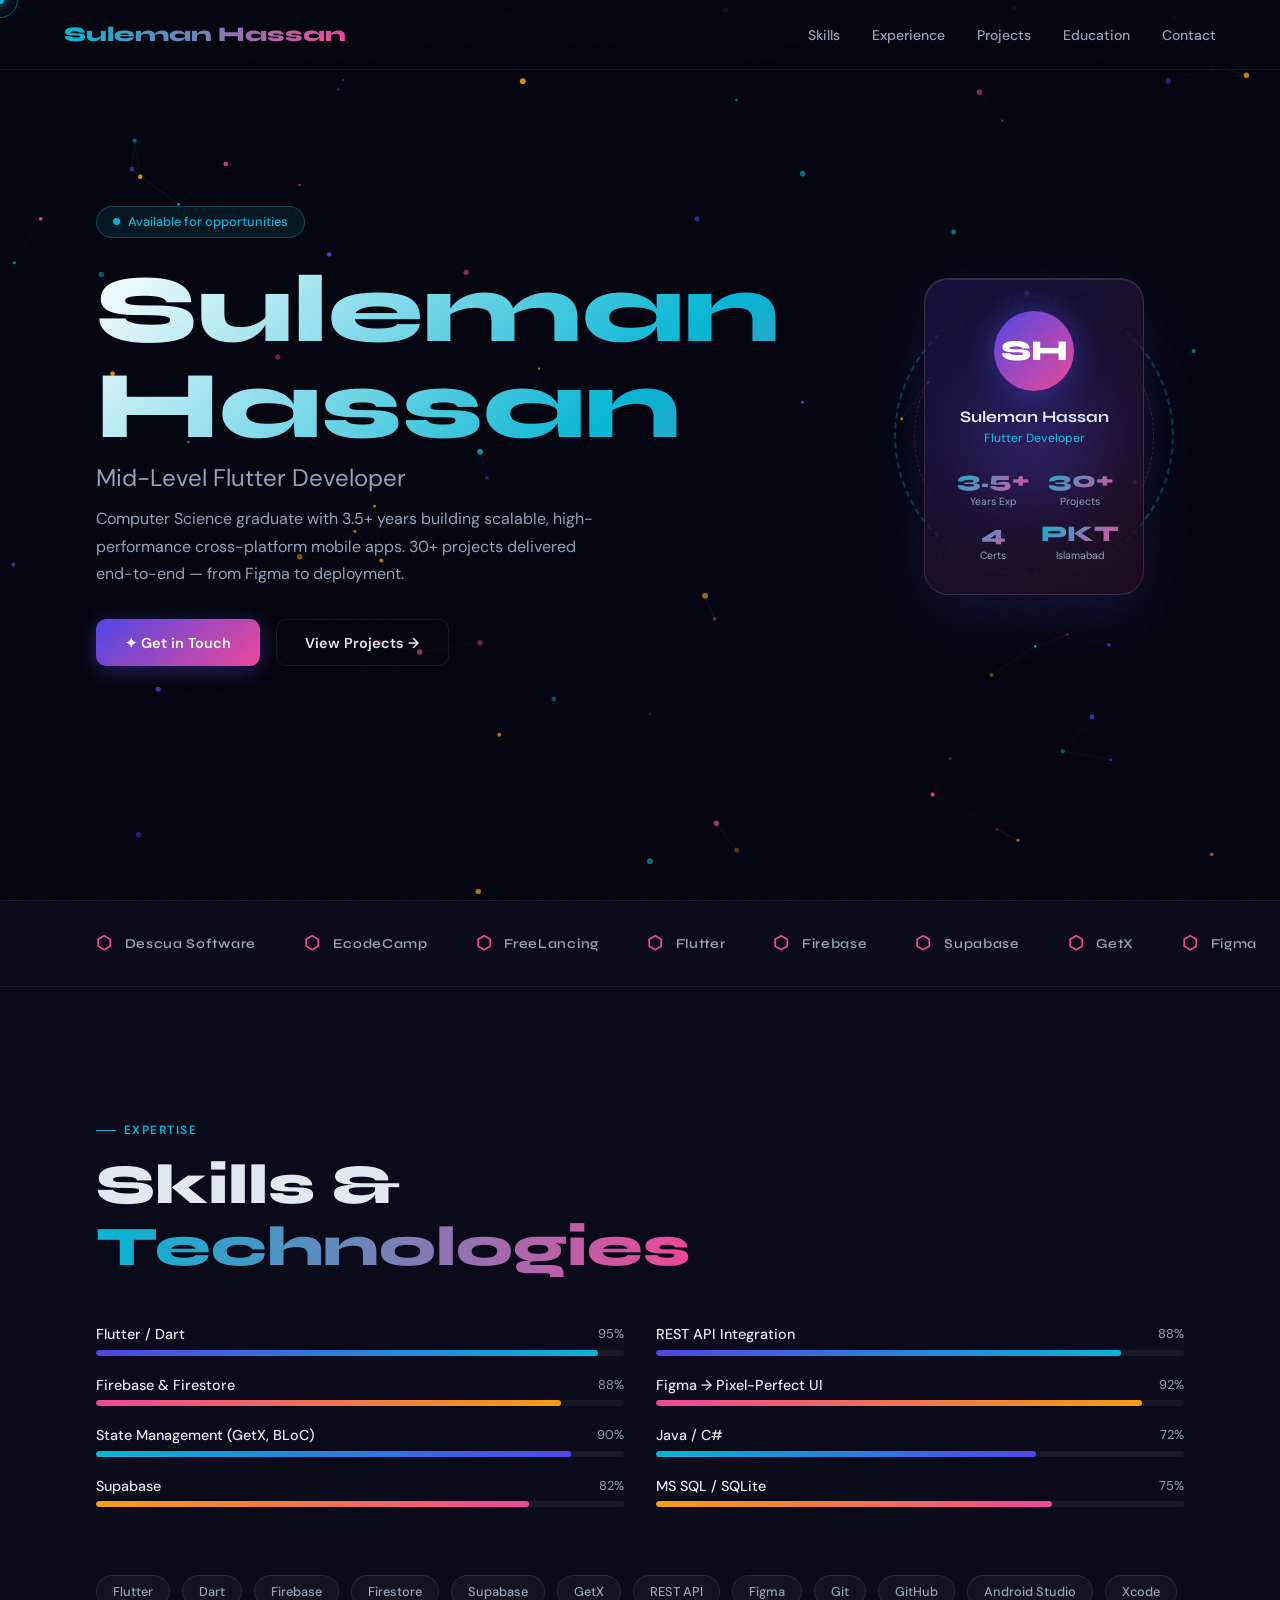
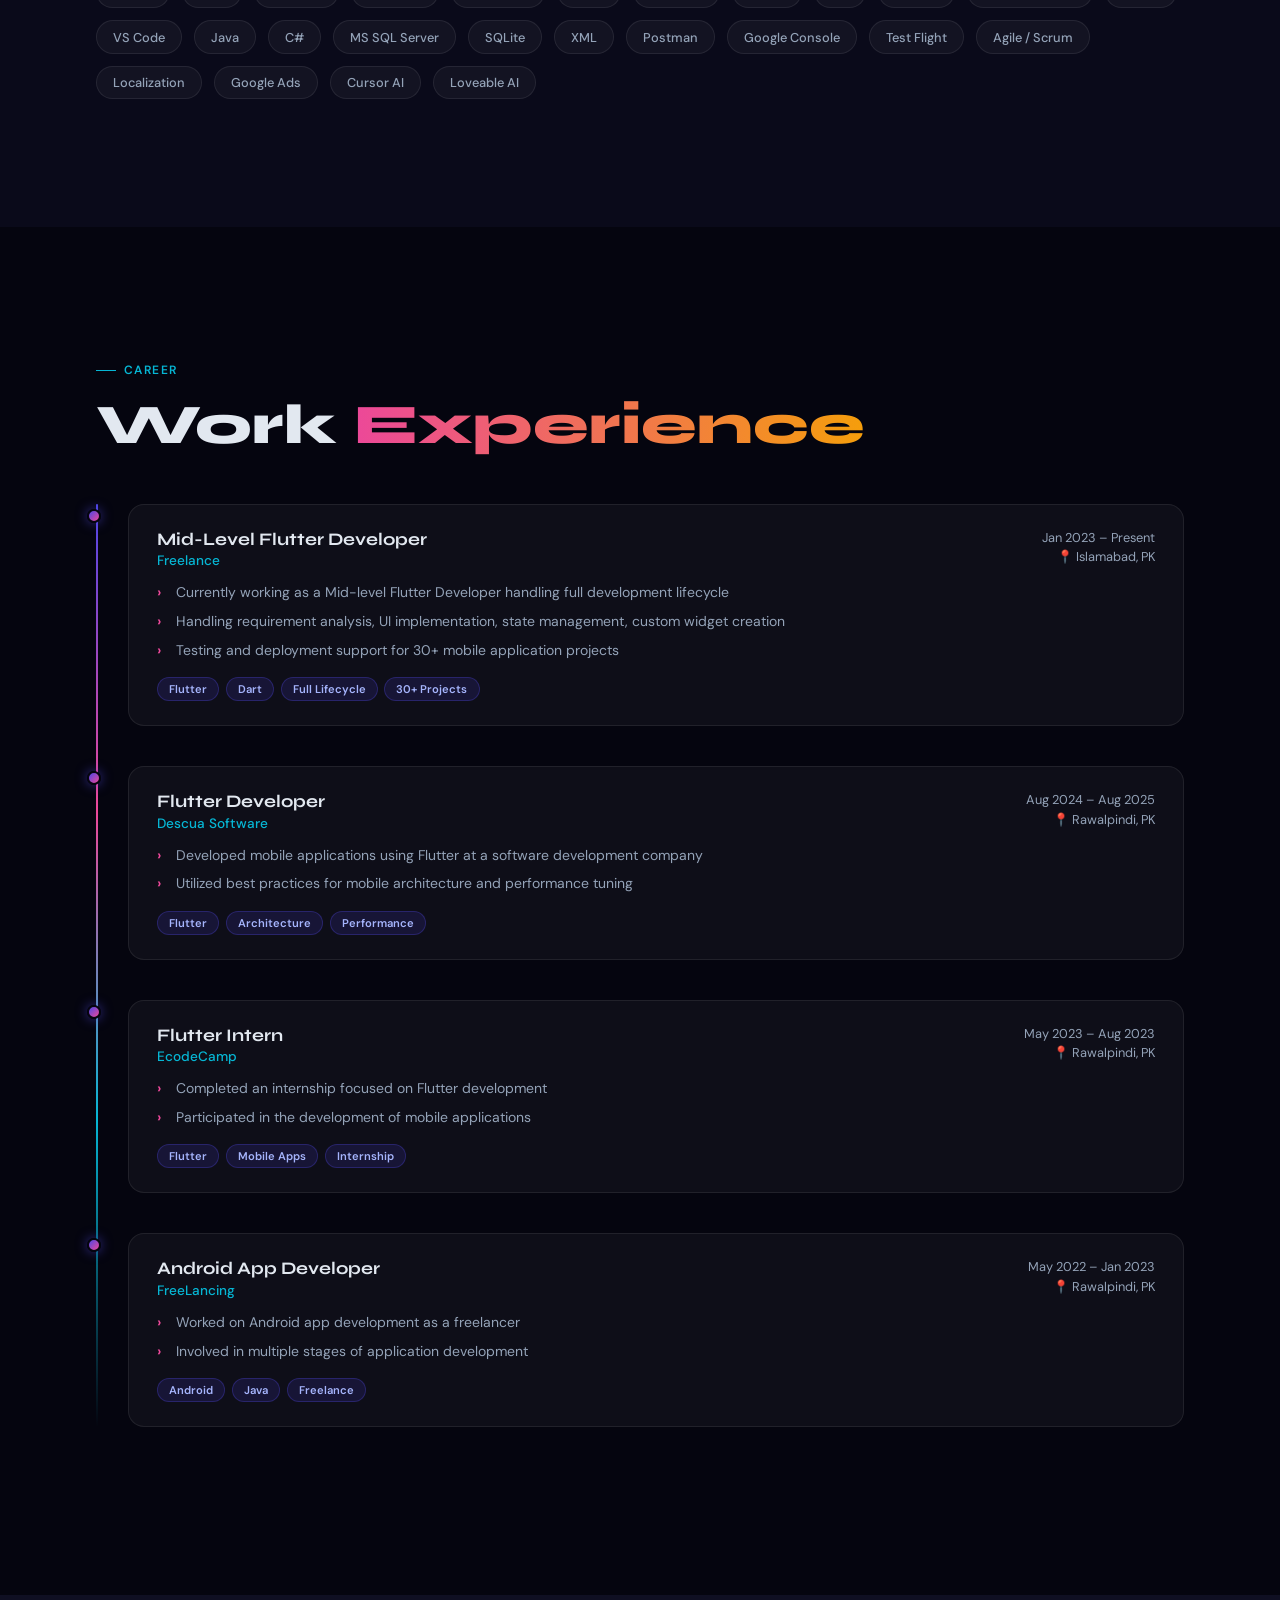
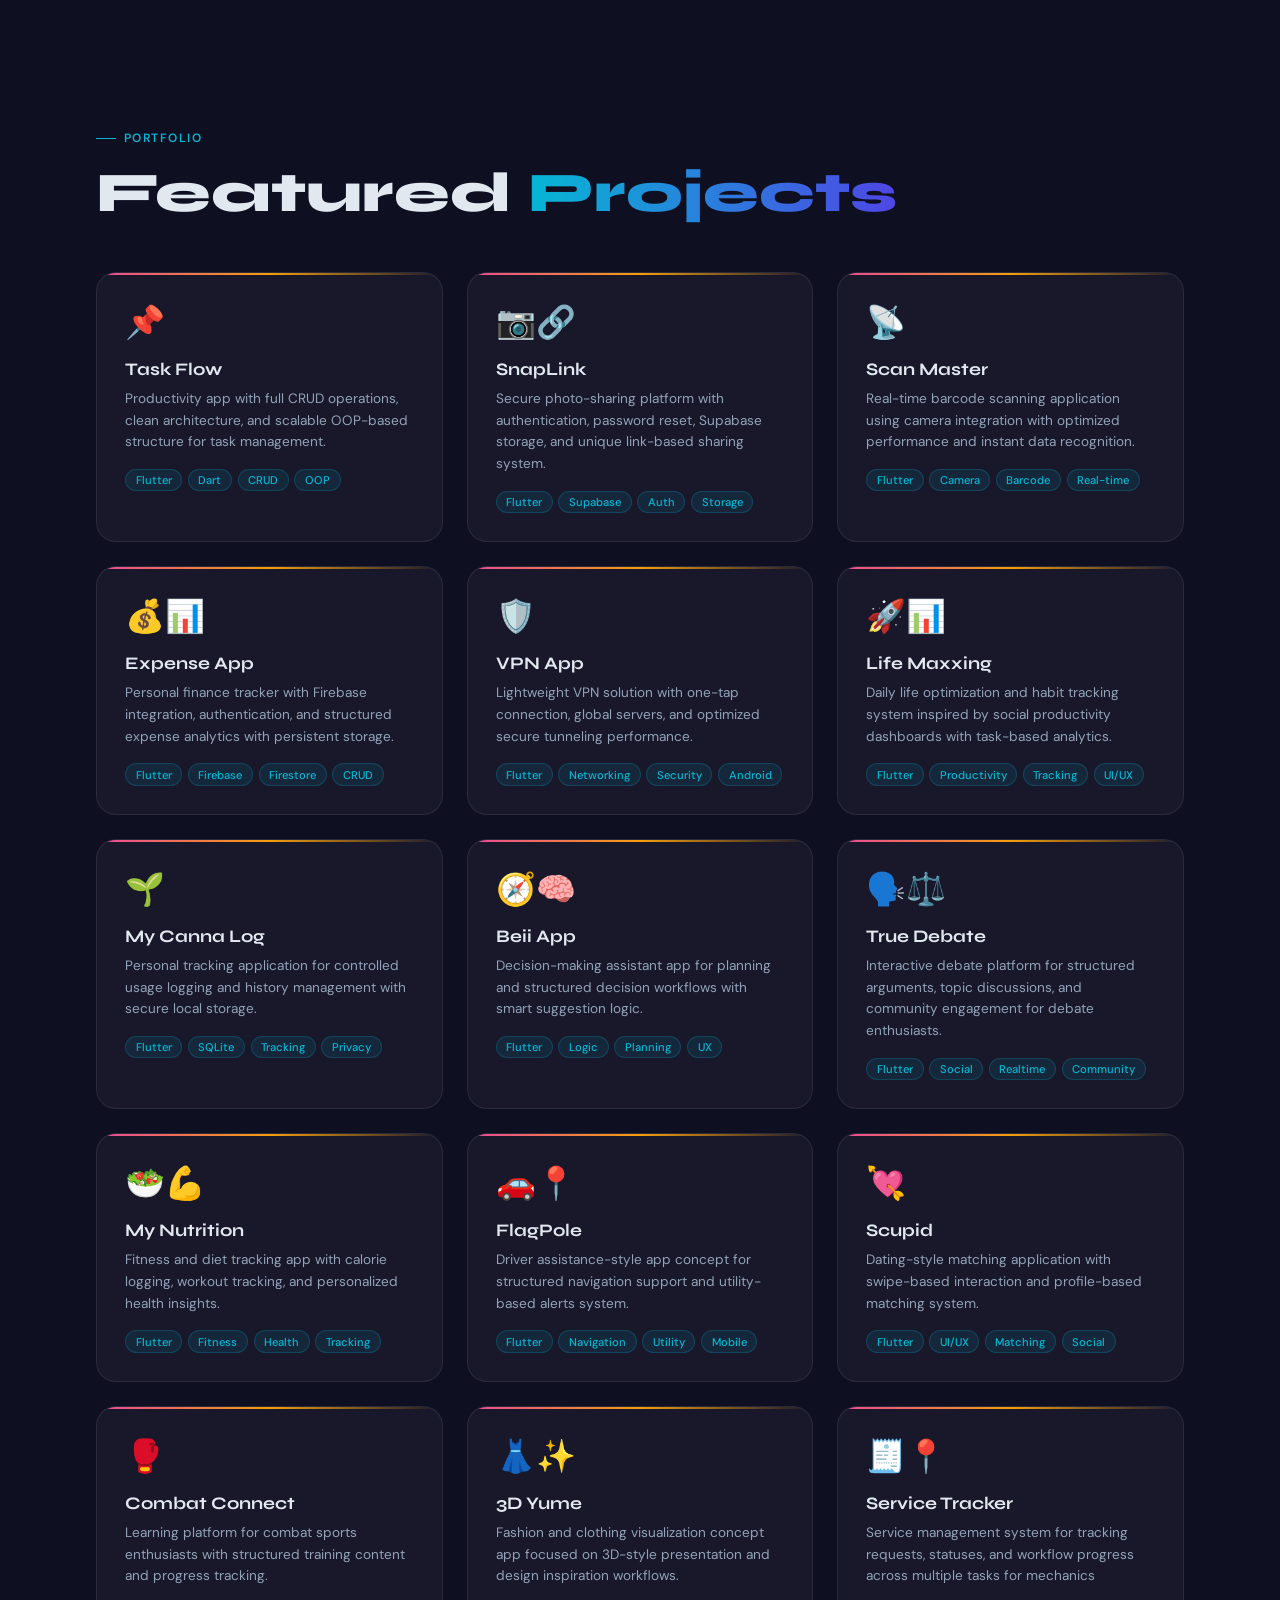
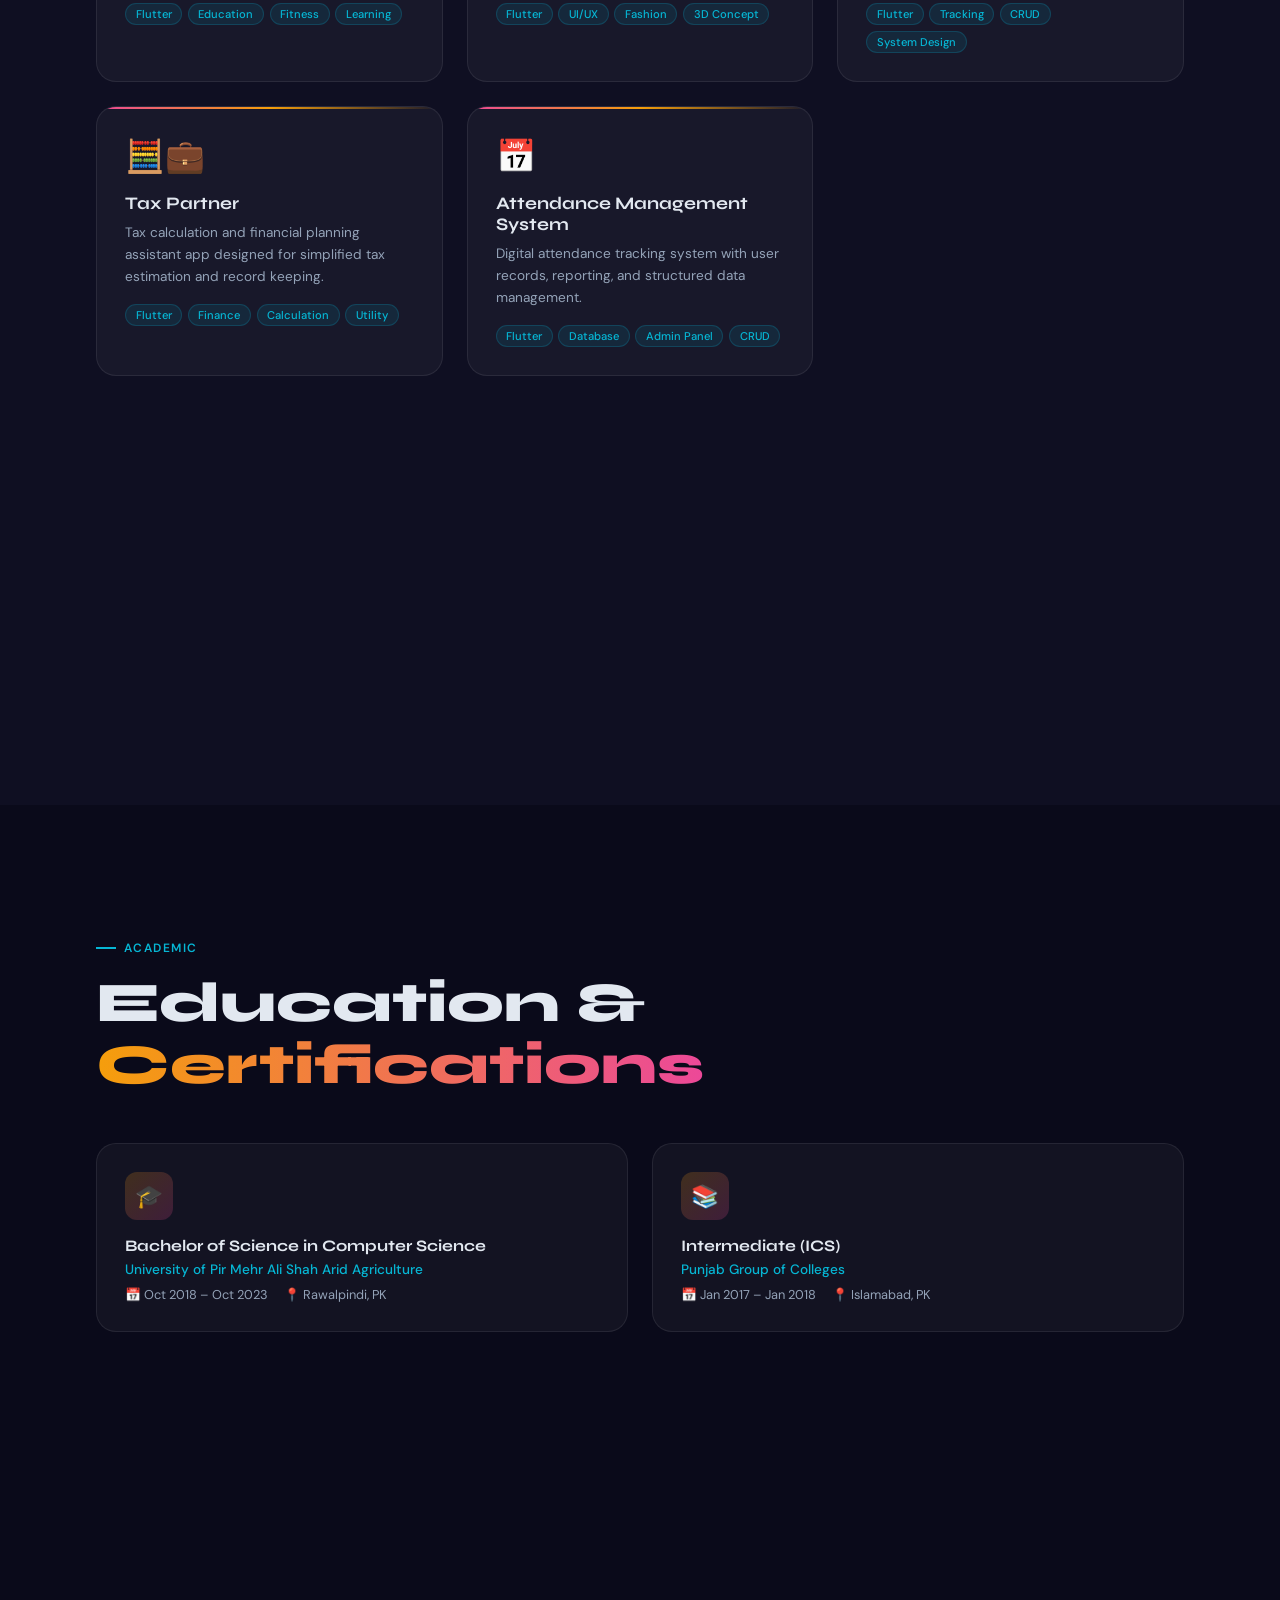
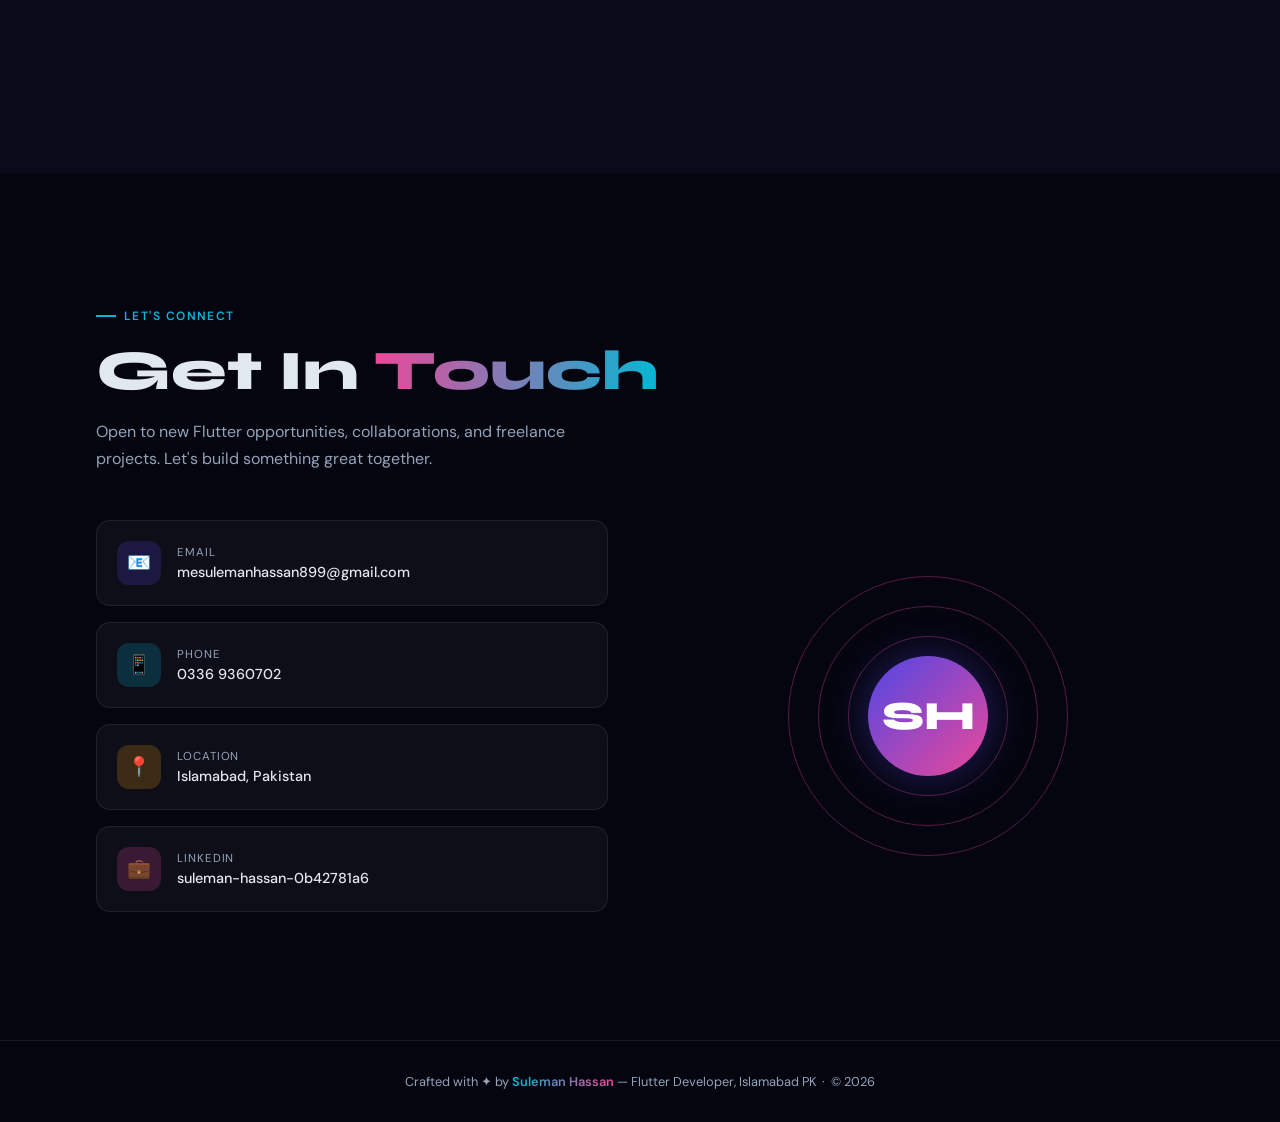
==== suleman-portfolio.html @ 19eb41d8 "initial portfolio upload" ====
<!DOCTYPE html>
<html lang="en">
<head>
<meta charset="UTF-8">
<meta name="viewport" content="width=device-width, initial-scale=1.0">
<title>Suleman Hassan — Flutter Developer</title>
<link rel="preconnect" href="https://fonts.googleapis.com">
<link rel="preconnect" href="https://fonts.gstatic.com" crossorigin>
<link href="https://fonts.googleapis.com/css2?family=Syne:wght@400;500;600;700;800&family=DM+Sans:ital,wght@0,300;0,400;0,500;0,600;1,400&display=swap" rel="stylesheet">
<style>
/* ============================================================
   CSS VARIABLES & RESET
============================================================ */
:root {
  --indigo:   #4f46e5;
  --pink:     #ec4899;
  --cyan:     #06b6d4;
  --amber:    #f59e0b;
  --bg:       #05050f;
  --bg2:      #0a0a1a;
  --bg3:      #0f0f22;
  --glass:    rgba(255,255,255,0.04);
  --glass-b:  rgba(255,255,255,0.08);
  --text:     #e2e8f0;
  --muted:    #94a3b8;
  --border:   rgba(255,255,255,0.08);
  --font-h:   'Syne', sans-serif;
  --font-b:   'DM Sans', sans-serif;
}
*, *::before, *::after { box-sizing: border-box; margin: 0; padding: 0; }
html { scroll-behavior: smooth; }
body {
  font-family: var(--font-b);
  background: var(--bg);
  color: var(--text);
  overflow-x: hidden;
  cursor: none;
}

/* ============================================================
   SCROLLBAR
============================================================ */
::-webkit-scrollbar { width: 5px; }
::-webkit-scrollbar-track { background: var(--bg); }
::-webkit-scrollbar-thumb { background: linear-gradient(var(--indigo), var(--pink)); border-radius: 4px; }

/* ============================================================
   NOISE TEXTURE OVERLAY
============================================================ */
body::before {
  content: '';
  position: fixed;
  inset: 0;
  background-image: url("data:image/svg+xml,%3Csvg viewBox='0 0 256 256' xmlns='http://www.w3.org/2000/svg'%3E%3Cfilter id='noise'%3E%3CfeTurbulence type='fractalNoise' baseFrequency='0.9' numOctaves='4' stitchTiles='stitch'/%3E%3C/filter%3E%3Crect width='100%25' height='100%25' filter='url(%23noise)' opacity='0.04'/%3E%3C/svg%3E");
  pointer-events: none;
  z-index: 1000;
  opacity: 0.4;
}

/* ============================================================
   CUSTOM CURSOR
============================================================ */
#cursor-dot {
  position: fixed; top: 0; left: 0;
  width: 8px; height: 8px;
  background: var(--cyan);
  border-radius: 50%;
  pointer-events: none;
  z-index: 9999;
  transform: translate(-50%, -50%);
  box-shadow: 0 0 12px var(--cyan), 0 0 24px var(--cyan);
  transition: transform 0.05s, background 0.2s;
}
#cursor-ring {
  position: fixed; top: 0; left: 0;
  width: 36px; height: 36px;
  border: 1.5px solid rgba(6,182,212,0.5);
  border-radius: 50%;
  pointer-events: none;
  z-index: 9998;
  transform: translate(-50%, -50%);
  transition: all 0.15s ease-out;
}

/* ============================================================
   LOADING SCREEN
============================================================ */
#loader {
  position: fixed; inset: 0;
  background: var(--bg);
  display: flex; flex-direction: column;
  align-items: center; justify-content: center;
  z-index: 9990;
  transition: opacity 0.6s ease, visibility 0.6s ease;
}
#loader.hidden { opacity: 0; visibility: hidden; }
.loader-initials {
  font-family: var(--font-h);
  font-size: clamp(4rem, 10vw, 7rem);
  font-weight: 800;
  background: linear-gradient(135deg, var(--indigo), var(--pink), var(--cyan), var(--amber));
  background-size: 300%;
  -webkit-background-clip: text;
  -webkit-text-fill-color: transparent;
  background-clip: text;
  animation: shimmer 2s linear infinite;
  letter-spacing: -2px;
}
.loader-bar-wrap {
  width: 200px; height: 3px;
  background: rgba(255,255,255,0.1);
  border-radius: 10px;
  margin-top: 2rem;
  overflow: hidden;
}
.loader-bar {
  height: 100%;
  background: linear-gradient(90deg, var(--indigo), var(--pink), var(--cyan));
  border-radius: 10px;
  animation: loadprogress 2s ease forwards;
}
@keyframes loadprogress {
  from { width: 0%; }
  to   { width: 100%; }
}

/* ============================================================
   PARTICLE CANVAS
============================================================ */
#particle-canvas {
  position: fixed; inset: 0;
  z-index: 0;
  pointer-events: none;
}

/* ============================================================
   NAVBAR
============================================================ */
nav {
  position: fixed; top: 0; left: 0; right: 0;
  z-index: 500;
  padding: 0 clamp(1.5rem, 5vw, 4rem);
  height: 70px;
  display: flex; align-items: center; justify-content: space-between;
  background: rgba(5,5,15,0.6);
  backdrop-filter: blur(20px);
  -webkit-backdrop-filter: blur(20px);
  border-bottom: 1px solid var(--border);
  transform: translateY(-100%);
  animation: slideDown 0.6s 2.2s ease forwards;
}
@keyframes slideDown { to { transform: translateY(0); } }
.nav-logo {
  font-family: var(--font-h);
  font-weight: 800;
  font-size: 1.3rem;
  background: linear-gradient(90deg, var(--cyan), var(--pink));
  -webkit-background-clip: text;
  -webkit-text-fill-color: transparent;
  background-clip: text;
  text-decoration: none;
}
.nav-links { display: flex; gap: 2rem; list-style: none; }
.nav-links a {
  font-family: var(--font-b);
  font-size: 0.875rem;
  font-weight: 500;
  color: var(--muted);
  text-decoration: none;
  position: relative;
  padding-bottom: 2px;
  transition: color 0.2s;
}
.nav-links a::after {
  content: '';
  position: absolute; bottom: 0; left: 0;
  width: 0; height: 1.5px;
  background: linear-gradient(90deg, var(--cyan), var(--pink));
  transition: width 0.3s ease;
}
.nav-links a:hover { color: var(--text); }
.nav-links a:hover::after { width: 100%; }
.nav-toggle { display: none; flex-direction: column; gap: 5px; cursor: none; }
.nav-toggle span { width: 24px; height: 2px; background: var(--text); border-radius: 2px; transition: all 0.3s; }

/* ============================================================
   WRAPPER / SECTIONS
============================================================ */
main { position: relative; z-index: 10; }
section { padding: clamp(5rem, 10vw, 8rem) clamp(1.5rem, 8vw, 6rem); }
.section-tag {
  display: inline-flex; align-items: center; gap: 0.5rem;
  font-family: var(--font-b); font-size: 0.75rem; font-weight: 600;
  letter-spacing: 0.12em; text-transform: uppercase;
  color: var(--cyan); margin-bottom: 1rem;
}
.section-tag::before {
  content: '';
  width: 20px; height: 1.5px;
  background: var(--cyan);
}
.section-title {
  font-family: var(--font-h);
  font-size: clamp(2rem, 5vw, 3.5rem);
  font-weight: 800;
  line-height: 1.1;
  margin-bottom: 1rem;
}

/* ============================================================
   SCROLL REVEAL
============================================================ */
.reveal {
  opacity: 0;
  transform: translateY(40px);
  transition: opacity 0.7s ease, transform 0.7s ease;
}
.reveal.from-left  { transform: translateX(-50px); }
.reveal.from-right { transform: translateX(50px); }
.reveal.visible { opacity: 1; transform: none; }

/* ============================================================
   SHIMMER ANIMATION
============================================================ */
@keyframes shimmer {
  0%   { background-position: 0% 50%; }
  100% { background-position: 300% 50%; }
}

/* ============================================================
   HERO SECTION
============================================================ */
#hero {
  min-height: 100vh;
  display: flex; align-items: center;
  padding-top: 100px;
  gap: 4rem;
}
.hero-left { flex: 1; }
.hero-right { flex: 0 0 380px; display: flex; justify-content: center; }

.availability-tag {
  display: inline-flex; align-items: center; gap: 0.5rem;
  background: rgba(6,182,212,0.1);
  border: 1px solid rgba(6,182,212,0.3);
  border-radius: 100px;
  padding: 0.4rem 1rem;
  font-size: 0.8rem;
  font-weight: 500;
  color: var(--cyan);
  margin-bottom: 1.5rem;
}
.availability-tag .dot {
  width: 7px; height: 7px;
  background: var(--cyan);
  border-radius: 50%;
  animation: pulse-dot 2s ease-in-out infinite;
}
@keyframes pulse-dot {
  0%,100% { box-shadow: 0 0 0 0 rgba(6,182,212,0.4); }
  50%      { box-shadow: 0 0 0 6px rgba(6,182,212,0); }
}

.hero-name {
  font-family: var(--font-h);
  font-size: clamp(3rem, 8vw, 6rem);
  font-weight: 800;
  line-height: 1;
  margin-bottom: 0.5rem;
  background: linear-gradient(135deg, #fff 0%, var(--cyan) 30%, var(--pink) 60%, var(--amber) 100%);
  background-size: 300%;
  -webkit-background-clip: text;
  -webkit-text-fill-color: transparent;
  background-clip: text;
  animation: shimmer 4s linear infinite;
}
.hero-subtitle {
  font-size: clamp(1.1rem, 2.5vw, 1.5rem);
  color: var(--muted);
  font-weight: 400;
  margin-bottom: 0.8rem;
}
.hero-desc {
  font-size: 1rem;
  color: var(--muted);
  line-height: 1.7;
  max-width: 520px;
  margin-bottom: 2rem;
}
.hero-ctas { display: flex; gap: 1rem; flex-wrap: wrap; }

.btn-primary {
  display: inline-flex; align-items: center; gap: 0.5rem;
  padding: 0.85rem 1.8rem;
  background: linear-gradient(135deg, var(--indigo), var(--pink));
  color: #fff;
  border: none;
  border-radius: 10px;
  font-family: var(--font-b);
  font-size: 0.9rem;
  font-weight: 600;
  cursor: none;
  text-decoration: none;
  transition: transform 0.2s, box-shadow 0.2s;
  box-shadow: 0 4px 20px rgba(79,70,229,0.4);
}
.btn-primary:hover { transform: translateY(-2px); box-shadow: 0 8px 30px rgba(236,72,153,0.4); }

.btn-secondary {
  display: inline-flex; align-items: center; gap: 0.5rem;
  padding: 0.85rem 1.8rem;
  background: transparent;
  color: var(--text);
  border: 1px solid var(--border);
  border-radius: 10px;
  font-family: var(--font-b);
  font-size: 0.9rem;
  font-weight: 600;
  cursor: none;
  text-decoration: none;
  transition: border-color 0.2s, background 0.2s, transform 0.2s;
}
.btn-secondary:hover { border-color: var(--cyan); background: rgba(6,182,212,0.05); transform: translateY(-2px); }

/* 3D floating card */
.hero-card-wrap {
  perspective: 800px;
  position: relative;
  display: flex; align-items: center; justify-content: center;
  width: 320px; height: 380px;
}
.hero-glow {
  position: absolute;
  width: 200px; height: 200px;
  border-radius: 50%;
  background: radial-gradient(circle, rgba(79,70,229,0.5) 0%, transparent 70%);
  animation: floatGlow 4s ease-in-out infinite;
  filter: blur(30px);
}
@keyframes floatGlow {
  0%,100% { transform: translateY(0) scale(1); }
  50%      { transform: translateY(-20px) scale(1.1); }
}
.spinning-ring {
  position: absolute;
  width: 280px; height: 280px;
  border: 2px dashed rgba(6,182,212,0.3);
  border-radius: 50%;
  animation: spinRing 12s linear infinite;
}
@keyframes spinRing { to { transform: rotate(360deg); } }
.spinning-ring-inner {
  position: absolute;
  width: 240px; height: 240px;
  border: 1px dashed rgba(236,72,153,0.25);
  border-radius: 50%;
  animation: spinRing 8s linear infinite reverse;
}
.hero-3d-card {
  width: 220px;
  background: linear-gradient(135deg, rgba(79,70,229,0.2), rgba(236,72,153,0.1));
  border: 1px solid rgba(255,255,255,0.12);
  border-radius: 24px;
  padding: 2rem;
  text-align: center;
  backdrop-filter: blur(20px);
  animation: float3d 6s ease-in-out infinite;
  position: relative;
  z-index: 2;
  box-shadow: 0 20px 60px rgba(79,70,229,0.2), inset 0 1px 0 rgba(255,255,255,0.1);
}
@keyframes float3d {
  0%,100% { transform: translateY(0) rotateY(-5deg) rotateX(3deg); }
  33%      { transform: translateY(-15px) rotateY(5deg) rotateX(-3deg); }
  66%      { transform: translateY(-8px) rotateY(0deg) rotateX(5deg); }
}
.card-avatar {
  width: 80px; height: 80px;
  border-radius: 50%;
  background: linear-gradient(135deg, var(--indigo), var(--pink));
  display: flex; align-items: center; justify-content: center;
  margin: 0 auto 1rem;
  font-family: var(--font-h);
  font-size: 1.8rem;
  font-weight: 800;
  color: #fff;
  box-shadow: 0 0 30px rgba(79,70,229,0.5);
}
.card-name {
  font-family: var(--font-h);
  font-size: 1rem;
  font-weight: 700;
  margin-bottom: 0.25rem;
}
.card-role {
  font-size: 0.75rem;
  color: var(--cyan);
  margin-bottom: 1.25rem;
  font-weight: 500;
}
.card-stats {
  display: grid; grid-template-columns: 1fr 1fr;
  gap: 0.75rem;
}
.stat-item { text-align: center; }
.stat-num {
  font-family: var(--font-h);
  font-size: 1.4rem;
  font-weight: 800;
  background: linear-gradient(135deg, var(--cyan), var(--pink));
  -webkit-background-clip: text;
  -webkit-text-fill-color: transparent;
  background-clip: text;
}
.stat-label { font-size: 0.65rem; color: var(--muted); margin-top: 2px; }

/* ============================================================
   MARQUEE
============================================================ */
.marquee-section {
  padding: 2rem clamp(1.5rem, 8vw, 6rem);
  border-top: 1px solid var(--border);
  border-bottom: 1px solid var(--border);
  overflow: hidden;
  background: var(--bg2);
  position: relative; z-index: 10;
}
.marquee-track {
  display: flex; gap: 3rem;
  width: max-content;
  animation: marquee 25s linear infinite;
}
@keyframes marquee { to { transform: translateX(-50%); } }
.marquee-item {
  display: flex; align-items: center; gap: 0.75rem;
  font-family: var(--font-h); font-size: 0.85rem; font-weight: 600;
  color: var(--muted); white-space: nowrap;
  letter-spacing: 0.05em;
}
.marquee-item span { color: var(--pink); font-size: 1.1rem; }

/* ============================================================
   SKILLS SECTION
============================================================ */
#skills { background: var(--bg2); }
.skills-grid {
  display: grid;
  grid-template-columns: 1fr 1fr;
  gap: 2rem;
  margin-top: 3rem;
}
.skill-item { margin-bottom: 1.25rem; }
.skill-info {
  display: flex; justify-content: space-between;
  margin-bottom: 0.4rem;
}
.skill-name { font-size: 0.9rem; font-weight: 500; }
.skill-pct { font-size: 0.8rem; color: var(--muted); }
.skill-bar-track {
  height: 6px;
  background: rgba(255,255,255,0.06);
  border-radius: 6px;
  overflow: hidden;
  position: relative;
}
.skill-bar-fill {
  height: 100%;
  border-radius: 6px;
  width: 0%;
  transition: width 1.2s cubic-bezier(.4,0,.2,1);
  position: relative;
  overflow: hidden;
}
.skill-bar-fill::after {
  content: '';
  position: absolute; inset: 0;
  background: linear-gradient(90deg, transparent, rgba(255,255,255,0.4), transparent);
  transform: translateX(-100%);
  animation: none;
}
.skill-bar-fill.animated::after {
  animation: sweepShimmer 1.5s 1.2s ease forwards;
}
@keyframes sweepShimmer {
  to { transform: translateX(200%); }
}
.skill-bar-fill.c1 { background: linear-gradient(90deg, var(--indigo), var(--cyan)); }
.skill-bar-fill.c2 { background: linear-gradient(90deg, var(--pink), var(--amber)); }
.skill-bar-fill.c3 { background: linear-gradient(90deg, var(--cyan), var(--indigo)); }
.skill-bar-fill.c4 { background: linear-gradient(90deg, var(--amber), var(--pink)); }

/* Tech chips */
.tech-cloud {
  margin-top: 3rem;
  display: flex; flex-wrap: wrap; gap: 0.75rem;
}
.tech-chip {
  padding: 0.45rem 1rem;
  background: var(--glass);
  border: 1px solid var(--border);
  border-radius: 100px;
  font-size: 0.8rem;
  font-weight: 500;
  color: var(--muted);
  transition: transform 0.3s, color 0.3s, border-color 0.3s, box-shadow 0.3s;
}
.tech-chip:hover {
  transform: translateY(-4px);
  color: var(--text);
  border-color: var(--cyan);
  box-shadow: 0 4px 20px rgba(6,182,212,0.2);
}

/* ============================================================
   EXPERIENCE SECTION
============================================================ */
#experience { background: var(--bg); }
.timeline {
  position: relative;
  margin-top: 3rem;
  padding-left: 2rem;
}
.timeline::before {
  content: '';
  position: absolute; left: 0; top: 0; bottom: 0;
  width: 2px;
  background: linear-gradient(to bottom, var(--indigo), var(--pink), var(--cyan), transparent);
  border-radius: 2px;
}
.timeline-item {
  position: relative;
  margin-bottom: 2.5rem;
}
.timeline-dot {
  position: absolute;
  left: -2.55rem;
  top: 0.3rem;
  width: 14px; height: 14px;
  border-radius: 50%;
  background: linear-gradient(135deg, var(--indigo), var(--pink));
  box-shadow: 0 0 12px rgba(79,70,229,0.6);
  border: 2px solid var(--bg);
}
.exp-card {
  background: var(--glass);
  border: 1px solid var(--border);
  border-radius: 16px;
  padding: 1.5rem 1.75rem;
  transition: transform 0.3s, box-shadow 0.3s, border-color 0.3s;
}
.exp-card:hover {
  transform: translateX(8px);
  border-color: rgba(79,70,229,0.4);
  box-shadow: 0 8px 40px rgba(79,70,229,0.15);
}
.exp-header {
  display: flex; align-items: flex-start; justify-content: space-between;
  flex-wrap: wrap; gap: 0.5rem;
  margin-bottom: 0.75rem;
}
.exp-title {
  font-family: var(--font-h);
  font-size: 1.1rem;
  font-weight: 700;
}
.exp-company {
  font-size: 0.85rem;
  color: var(--cyan);
  font-weight: 500;
  margin-top: 0.15rem;
}
.exp-meta {
  text-align: right;
  font-size: 0.8rem;
  color: var(--muted);
}
.exp-dates { margin-bottom: 0.15rem; }
.exp-location { display: flex; align-items: center; gap: 0.25rem; justify-content: flex-end; }
.exp-desc { font-size: 0.9rem; color: var(--muted); line-height: 1.7; margin-bottom: 1rem; }
.exp-bullets { list-style: none; margin-bottom: 1rem; }
.exp-bullets li {
  font-size: 0.875rem;
  color: var(--muted);
  padding-left: 1.2rem;
  position: relative;
  margin-bottom: 0.4rem;
  line-height: 1.6;
}
.exp-bullets li::before {
  content: '›';
  position: absolute; left: 0;
  color: var(--pink);
  font-weight: 700;
}
.badge-chips { display: flex; flex-wrap: wrap; gap: 0.4rem; }
.badge-chip {
  padding: 0.25rem 0.7rem;
  background: rgba(79,70,229,0.15);
  border: 1px solid rgba(79,70,229,0.3);
  border-radius: 100px;
  font-size: 0.7rem;
  font-weight: 600;
  color: var(--indigo);
  color: #a5b4fc;
}

/* ============================================================
   PROJECTS SECTION
============================================================ */
#projects { background: var(--bg3); }
.projects-grid {
  display: grid;
  grid-template-columns: repeat(3, 1fr);
  gap: 1.5rem;
  margin-top: 3rem;
}
.project-card {
  background: var(--glass);
  border: 1px solid var(--border);
  border-radius: 20px;
  padding: 1.75rem;
  position: relative;
  overflow: hidden;
  transition: transform 0.3s, box-shadow 0.3s;
}
.project-card::before {
  content: '';
  position: absolute; top: 0; left: -100%; right: 0;
  height: 2px;
  background: linear-gradient(90deg, transparent, var(--cyan), var(--pink), var(--amber), transparent);
  transition: left 0.5s ease;
}
.project-card:hover::before { left: 0; }
.project-card:hover {
  transform: translateY(-8px);
  box-shadow: 0 20px 60px rgba(6,182,212,0.1);
  border-color: rgba(6,182,212,0.2);
}
.proj-emoji { font-size: 2rem; margin-bottom: 1rem; }
.proj-name {
  font-family: var(--font-h);
  font-size: 1.1rem;
  font-weight: 700;
  margin-bottom: 0.5rem;
}
.proj-desc {
  font-size: 0.85rem;
  color: var(--muted);
  line-height: 1.6;
  margin-bottom: 1rem;
}
.proj-tags { display: flex; flex-wrap: wrap; gap: 0.35rem; }
.proj-tag {
  padding: 0.2rem 0.6rem;
  background: rgba(6,182,212,0.1);
  border: 1px solid rgba(6,182,212,0.2);
  border-radius: 100px;
  font-size: 0.7rem;
  color: var(--cyan);
  font-weight: 500;
}

/* ============================================================
   EDUCATION SECTION
============================================================ */
#education { background: var(--bg2); }
.edu-grid { display: grid; grid-template-columns: 1fr 1fr; gap: 1.5rem; margin-top: 3rem; }
.edu-card {
  background: var(--glass);
  border: 1px solid var(--border);
  border-radius: 20px;
  padding: 1.75rem;
  transition: border-color 0.3s, transform 0.3s;
}
.edu-card:hover { border-color: rgba(245,158,11,0.3); transform: translateY(-4px); }
.edu-icon {
  width: 48px; height: 48px;
  border-radius: 12px;
  background: linear-gradient(135deg, rgba(245,158,11,0.2), rgba(236,72,153,0.2));
  display: flex; align-items: center; justify-content: center;
  font-size: 1.4rem;
  margin-bottom: 1rem;
}
.edu-degree { font-family: var(--font-h); font-size: 1rem; font-weight: 700; margin-bottom: 0.4rem; }
.edu-inst { font-size: 0.85rem; color: var(--cyan); margin-bottom: 0.5rem; font-weight: 500; }
.edu-meta { font-size: 0.8rem; color: var(--muted); display: flex; gap: 1rem; flex-wrap: wrap; }

/* Certifications */
.certs-grid { display: grid; grid-template-columns: repeat(2, 1fr); gap: 1rem; margin-top: 2rem; }
.cert-card {
  background: var(--glass);
  border: 1px solid var(--border);
  border-radius: 14px;
  padding: 1.25rem;
  transition: border-color 0.3s;
}
.cert-card:hover { border-color: rgba(245,158,11,0.3); }
.cert-name { font-family: var(--font-h); font-size: 0.9rem; font-weight: 700; margin-bottom: 0.3rem; }
.cert-org { font-size: 0.75rem; color: var(--amber); margin-bottom: 0.3rem; font-weight: 500; }
.cert-date { font-size: 0.72rem; color: var(--muted); }

/* ============================================================
   CONTACT SECTION
============================================================ */
#contact { background: var(--bg); }
.contact-wrap {
  display: grid;
  grid-template-columns: 1fr 1fr;
  gap: 4rem;
  align-items: center;
  margin-top: 3rem;
}
.contact-cards { display: flex; flex-direction: column; gap: 1rem; }
.contact-card {
  display: flex; align-items: center; gap: 1rem;
  background: var(--glass);
  border: 1px solid var(--border);
  border-radius: 14px;
  padding: 1.25rem;
  transition: transform 0.3s, border-color 0.3s, box-shadow 0.3s;
  text-decoration: none;
  color: inherit;
}
.contact-card:hover {
  transform: translateX(8px);
  border-color: rgba(236,72,153,0.3);
  box-shadow: 0 4px 20px rgba(236,72,153,0.1);
}
.contact-icon {
  width: 44px; height: 44px;
  border-radius: 12px;
  display: flex; align-items: center; justify-content: center;
  font-size: 1.2rem;
  flex-shrink: 0;
}
.contact-icon.email   { background: rgba(79,70,229,0.2); }
.contact-icon.phone   { background: rgba(6,182,212,0.2); }
.contact-icon.loc     { background: rgba(245,158,11,0.2); }
.contact-icon.avail   { background: rgba(236,72,153,0.2); }
.contact-label { font-size: 0.72rem; color: var(--muted); text-transform: uppercase; letter-spacing: 0.08em; margin-bottom: 0.15rem; }
.contact-value { font-size: 0.9rem; font-weight: 500; }

/* Pulsing avatar */
.contact-avatar-wrap {
  display: flex; align-items: center; justify-content: center;
  position: relative;
}
.ripple-ring {
  position: absolute;
  border-radius: 50%;
  border: 1.5px solid rgba(236,72,153,0.35);
  animation: rippleOut 3s ease-out infinite;
}
.ripple-ring:nth-child(1) { width: 160px; height: 160px; animation-delay: 0s; }
.ripple-ring:nth-child(2) { width: 220px; height: 220px; animation-delay: 1s; }
.ripple-ring:nth-child(3) { width: 280px; height: 280px; animation-delay: 2s; }
@keyframes rippleOut {
  0%   { transform: scale(0.9); opacity: 0.7; }
  100% { transform: scale(1.1); opacity: 0; }
}
.contact-big-avatar {
  width: 120px; height: 120px;
  border-radius: 50%;
  background: linear-gradient(135deg, var(--indigo), var(--pink));
  display: flex; align-items: center; justify-content: center;
  font-family: var(--font-h);
  font-size: 2.5rem;
  font-weight: 800;
  color: #fff;
  position: relative; z-index: 2;
  box-shadow: 0 0 40px rgba(79,70,229,0.4);
  animation: pulse-avatar 3s ease-in-out infinite;
}
@keyframes pulse-avatar {
  0%,100% { box-shadow: 0 0 40px rgba(79,70,229,0.4); }
  50%      { box-shadow: 0 0 70px rgba(236,72,153,0.5); }
}

/* ============================================================
   FOOTER
============================================================ */
footer {
  position: relative; z-index: 10;
  text-align: center;
  padding: 2rem clamp(1.5rem, 8vw, 6rem);
  border-top: 1px solid var(--border);
  font-size: 0.8rem;
  color: var(--muted);
  background: var(--bg);
}
footer span {
  background: linear-gradient(90deg, var(--cyan), var(--pink));
  -webkit-background-clip: text;
  -webkit-text-fill-color: transparent;
  background-clip: text;
  font-weight: 600;
}

/* ============================================================
   RESPONSIVE
============================================================ */
@media (max-width: 900px) {
  #hero { flex-direction: column; text-align: center; align-items: center; }
  .hero-right { flex: none; }
  .hero-ctas { justify-content: center; }
  .hero-desc { margin-left: auto; margin-right: auto; }
  .skills-grid { grid-template-columns: 1fr; }
  .projects-grid { grid-template-columns: 1fr 1fr; }
  .edu-grid { grid-template-columns: 1fr; }
  .certs-grid { grid-template-columns: 1fr; }
  .contact-wrap { grid-template-columns: 1fr; }
}
@media (max-width: 600px) {
  .projects-grid { grid-template-columns: 1fr; }
  .nav-links { display: none; }
  .nav-toggle { display: flex; }
  nav { height: 60px; }
  .hero-card-wrap { width: 260px; height: 300px; }
  .hero-3d-card { width: 180px; }
  .nav-links.open {
    display: flex; flex-direction: column;
    position: absolute; top: 60px; left: 0; right: 0;
    background: rgba(5,5,15,0.95);
    backdrop-filter: blur(20px);
    padding: 1.5rem 2rem;
    border-bottom: 1px solid var(--border);
    gap: 1.25rem;
  }
}
</style>
</head>
<body>

<!-- CURSOR -->
<div id="cursor-dot"></div>
<div id="cursor-ring"></div>

<!-- LOADER -->
<div id="loader">
  <div class="loader-initials">SH</div>
  <div class="loader-bar-wrap">
    <div class="loader-bar"></div>
  </div>
</div>

<!-- PARTICLE CANVAS -->
<canvas id="particle-canvas"></canvas>

<!-- NAVBAR -->
<nav id="navbar">
  <a href="#hero" class="nav-logo">Suleman Hassan</a>
  <ul class="nav-links" id="navLinks">
    <li><a href="#skills">Skills</a></li>
    <li><a href="#experience">Experience</a></li>
    <li><a href="#projects">Projects</a></li>
    <li><a href="#education">Education</a></li>
    <li><a href="#contact">Contact</a></li>
  </ul>
  <div class="nav-toggle" id="navToggle" onclick="toggleNav()">
    <span></span><span></span><span></span>
  </div>
</nav>

<main>

<!-- ========== HERO ========== -->
<section id="hero">
  <div class="hero-left reveal from-left">
    <div class="availability-tag">
      <div class="dot"></div>
      Available for opportunities
    </div>
    <h1 class="hero-name">Suleman<br>Hassan</h1>
    <p class="hero-subtitle">Mid-Level Flutter Developer</p>
    <p class="hero-desc">Computer Science graduate with 3.5+ years building scalable, high-performance cross-platform mobile apps. 30+ projects delivered end-to-end — from Figma to deployment.</p>
    <div class="hero-ctas">
      <a href="#contact" class="btn-primary">✦ Get in Touch</a>
      <a href="#projects" class="btn-secondary">View Projects →</a>
    </div>
  </div>

  <div class="hero-right reveal from-right">
    <div class="hero-card-wrap">
      <div class="hero-glow"></div>
      <div class="spinning-ring"></div>
      <div class="spinning-ring-inner"></div>
      <div class="hero-3d-card">
        <div class="card-avatar">SH</div>
        <div class="card-name">Suleman Hassan</div>
        <div class="card-role">Flutter Developer</div>
        <div class="card-stats">
          <div class="stat-item">
            <div class="stat-num">3.5+</div>
            <div class="stat-label">Years Exp</div>
          </div>
          <div class="stat-item">
            <div class="stat-num">30+</div>
            <div class="stat-label">Projects</div>
          </div>
          <div class="stat-item">
            <div class="stat-num">4</div>
            <div class="stat-label">Certs</div>
          </div>
          <div class="stat-item">
            <div class="stat-num">PKT</div>
            <div class="stat-label">Islamabad</div>
          </div>
        </div>
      </div>
    </div>
  </div>
</section>

<!-- ========== MARQUEE ========== -->
<div class="marquee-section">
  <div class="marquee-track" id="marqueeTrack">
    <div class="marquee-item"><span>⬡</span> Descua Software</div>
    <div class="marquee-item"><span>⬡</span> EcodeCamp</div>
    <div class="marquee-item"><span>⬡</span> FreeLancing</div>
    <div class="marquee-item"><span>⬡</span> Flutter</div>
    <div class="marquee-item"><span>⬡</span> Firebase</div>
    <div class="marquee-item"><span>⬡</span> Supabase</div>
    <div class="marquee-item"><span>⬡</span> GetX</div>
    <div class="marquee-item"><span>⬡</span> Figma</div>
    <div class="marquee-item"><span>⬡</span> GitHub</div>
    <div class="marquee-item"><span>⬡</span> REST API</div>
    <div class="marquee-item"><span>⬡</span> Dart</div>
    <div class="marquee-item"><span>⬡</span> Android Studio</div>
    <div class="marquee-item"><span>⬡</span> Xcode</div>
    <div class="marquee-item"><span>⬡</span> Postman</div>
    <!-- duplicate for seamless loop -->
    <div class="marquee-item"><span>⬡</span> Descua Software</div>
    <div class="marquee-item"><span>⬡</span> EcodeCamp</div>
    <div class="marquee-item"><span>⬡</span> FreeLancing</div>
    <div class="marquee-item"><span>⬡</span> Flutter</div>
    <div class="marquee-item"><span>⬡</span> Firebase</div>
    <div class="marquee-item"><span>⬡</span> Supabase</div>
    <div class="marquee-item"><span>⬡</span> GetX</div>
    <div class="marquee-item"><span>⬡</span> Figma</div>
    <div class="marquee-item"><span>⬡</span> GitHub</div>
    <div class="marquee-item"><span>⬡</span> REST API</div>
    <div class="marquee-item"><span>⬡</span> Dart</div>
    <div class="marquee-item"><span>⬡</span> Android Studio</div>
    <div class="marquee-item"><span>⬡</span> Xcode</div>
    <div class="marquee-item"><span>⬡</span> Postman</div>
  </div>
</div>

<!-- ========== SKILLS ========== -->
<section id="skills">
  <div class="reveal">
    <div class="section-tag">Expertise</div>
    <h2 class="section-title">Skills & <br><span style="background:linear-gradient(90deg,var(--cyan),var(--pink));-webkit-background-clip:text;-webkit-text-fill-color:transparent;background-clip:text;">Technologies</span></h2>
  </div>

  <div class="skills-grid">
    <div class="reveal">
      <div class="skill-item">
        <div class="skill-info"><span class="skill-name">Flutter / Dart</span><span class="skill-pct">95%</span></div>
        <div class="skill-bar-track"><div class="skill-bar-fill c1" data-pct="95"></div></div>
      </div>
      <div class="skill-item">
        <div class="skill-info"><span class="skill-name">Firebase & Firestore</span><span class="skill-pct">88%</span></div>
        <div class="skill-bar-track"><div class="skill-bar-fill c2" data-pct="88"></div></div>
      </div>
      <div class="skill-item">
        <div class="skill-info"><span class="skill-name">State Management (GetX, BLoC)</span><span class="skill-pct">90%</span></div>
        <div class="skill-bar-track"><div class="skill-bar-fill c3" data-pct="90"></div></div>
      </div>
      <div class="skill-item">
        <div class="skill-info"><span class="skill-name">Supabase</span><span class="skill-pct">82%</span></div>
        <div class="skill-bar-track"><div class="skill-bar-fill c4" data-pct="82"></div></div>
      </div>
    </div>
    <div class="reveal">
      <div class="skill-item">
        <div class="skill-info"><span class="skill-name">REST API Integration</span><span class="skill-pct">88%</span></div>
        <div class="skill-bar-track"><div class="skill-bar-fill c1" data-pct="88"></div></div>
      </div>
      <div class="skill-item">
        <div class="skill-info"><span class="skill-name">Figma → Pixel-Perfect UI</span><span class="skill-pct">92%</span></div>
        <div class="skill-bar-track"><div class="skill-bar-fill c2" data-pct="92"></div></div>
      </div>
      <div class="skill-item">
        <div class="skill-info"><span class="skill-name">Java / C#</span><span class="skill-pct">72%</span></div>
        <div class="skill-bar-track"><div class="skill-bar-fill c3" data-pct="72"></div></div>
      </div>
      <div class="skill-item">
        <div class="skill-info"><span class="skill-name">MS SQL / SQLite</span><span class="skill-pct">75%</span></div>
        <div class="skill-bar-track"><div class="skill-bar-fill c4" data-pct="75"></div></div>
      </div>
    </div>
  </div>

  <div class="tech-cloud reveal">
    <div class="tech-chip">Flutter</div>
    <div class="tech-chip">Dart</div>
    <div class="tech-chip">Firebase</div>
    <div class="tech-chip">Firestore</div>
    <div class="tech-chip">Supabase</div>
    <div class="tech-chip">GetX</div>
    <div class="tech-chip">REST API</div>
    <div class="tech-chip">Figma</div>
    <div class="tech-chip">Git</div>
    <div class="tech-chip">GitHub</div>
    <div class="tech-chip">Android Studio</div>
    <div class="tech-chip">Xcode</div>
    <div class="tech-chip">VS Code</div>
    <div class="tech-chip">Java</div>
    <div class="tech-chip">C#</div>
    <div class="tech-chip">MS SQL Server</div>
    <div class="tech-chip">SQLite</div>
    <div class="tech-chip">XML</div>
    <div class="tech-chip">Postman</div>
    <div class="tech-chip">Google Console</div>
    <div class="tech-chip">Test Flight</div>
    <div class="tech-chip">Agile / Scrum</div>
    <div class="tech-chip">Localization</div>
    <div class="tech-chip">Google Ads</div>
    <div class="tech-chip">Cursor AI</div>
    <div class="tech-chip">Loveable AI</div>
  </div>
</section>

<!-- ========== EXPERIENCE ========== -->
<section id="experience">
  <div class="reveal">
    <div class="section-tag">Career</div>
    <h2 class="section-title">Work <span style="background:linear-gradient(90deg,var(--pink),var(--amber));-webkit-background-clip:text;-webkit-text-fill-color:transparent;background-clip:text;">Experience</span></h2>
  </div>

  <div class="timeline">

    <div class="timeline-item reveal">
      <div class="timeline-dot"></div>
      <div class="exp-card">
        <div class="exp-header">
          <div>
            <div class="exp-title">Mid-Level Flutter Developer</div>
            <div class="exp-company">Freelance</div>
          </div>
          <div class="exp-meta">
            <div class="exp-dates">Jan 2023 – Present</div>
            <div class="exp-location">📍 Islamabad, PK</div>
          </div>
        </div>
        <ul class="exp-bullets">
          <li>Currently working as a Mid-level Flutter Developer handling full development lifecycle</li>
          <li>Handling requirement analysis, UI implementation, state management, custom widget creation</li>
          <li>Testing and deployment support for 30+ mobile application projects</li>
        </ul>
        <div class="badge-chips">
          <span class="badge-chip">Flutter</span>
          <span class="badge-chip">Dart</span>
          <span class="badge-chip">Full Lifecycle</span>
          <span class="badge-chip">30+ Projects</span>
        </div>
      </div>
    </div>

    <div class="timeline-item reveal">
      <div class="timeline-dot"></div>
      <div class="exp-card">
        <div class="exp-header">
          <div>
            <div class="exp-title">Flutter Developer</div>
            <div class="exp-company">Descua Software</div>
          </div>
          <div class="exp-meta">
            <div class="exp-dates">Aug 2024 – Aug 2025</div>
            <div class="exp-location">📍 Rawalpindi, PK</div>
          </div>
        </div>
        <ul class="exp-bullets">
          <li>Developed mobile applications using Flutter at a software development company</li>
          <li>Utilized best practices for mobile architecture and performance tuning</li>
        </ul>
        <div class="badge-chips">
          <span class="badge-chip">Flutter</span>
          <span class="badge-chip">Architecture</span>
          <span class="badge-chip">Performance</span>
        </div>
      </div>
    </div>

    <div class="timeline-item reveal">
      <div class="timeline-dot"></div>
      <div class="exp-card">
        <div class="exp-header">
          <div>
            <div class="exp-title">Flutter Intern</div>
            <div class="exp-company">EcodeCamp</div>
          </div>
          <div class="exp-meta">
            <div class="exp-dates">May 2023 – Aug 2023</div>
            <div class="exp-location">📍 Rawalpindi, PK</div>
          </div>
        </div>
        <ul class="exp-bullets">
          <li>Completed an internship focused on Flutter development</li>
          <li>Participated in the development of mobile applications</li>
        </ul>
        <div class="badge-chips">
          <span class="badge-chip">Flutter</span>
          <span class="badge-chip">Mobile Apps</span>
          <span class="badge-chip">Internship</span>
        </div>
      </div>
    </div>

    <div class="timeline-item reveal">
      <div class="timeline-dot"></div>
      <div class="exp-card">
        <div class="exp-header">
          <div>
            <div class="exp-title">Android App Developer</div>
            <div class="exp-company">FreeLancing</div>
          </div>
          <div class="exp-meta">
            <div class="exp-dates">May 2022 – Jan 2023</div>
            <div class="exp-location">📍 Rawalpindi, PK</div>
          </div>
        </div>
        <ul class="exp-bullets">
          <li>Worked on Android app development as a freelancer</li>
          <li>Involved in multiple stages of application development</li>
        </ul>
        <div class="badge-chips">
          <span class="badge-chip">Android</span>
          <span class="badge-chip">Java</span>
          <span class="badge-chip">Freelance</span>
        </div>
      </div>
    </div>

  </div>
</section>

<!-- ========== PROJECTS ========== -->
<section id="projects">
  <div class="reveal">
    <div class="section-tag">Portfolio</div>
    <h2 class="section-title">Featured <span style="background:linear-gradient(90deg,var(--cyan),var(--indigo));-webkit-background-clip:text;-webkit-text-fill-color:transparent;background-clip:text;">Projects</span></h2>
  </div>
<!-- 
  <div class="projects-grid">

    <div class="project-card reveal">
      <div class="proj-emoji">✅</div>
      <div class="proj-name">Task Flow</div>
      <div class="proj-desc">To-do manager app with CRUD operations, seamless UX, and OOP-structured codebase.</div>
      <div class="proj-tags">
        <span class="proj-tag">Flutter</span>
        <span class="proj-tag">Dart</span>
        <span class="proj-tag">CRUD</span>
        <span class="proj-tag">OOP</span>
      </div>
    </div>

    <div class="project-card reveal">
      <div class="proj-emoji">📸</div>
      <div class="proj-name">Snap Link</div>
      <div class="proj-desc">Photo-sharing app with user auth, password reset, Supabase secure storage, and unique HTTP sharing links.</div>
      <div class="proj-tags">
        <span class="proj-tag">Flutter</span>
        <span class="proj-tag">Supabase</span>
        <span class="proj-tag">HTTP</span>
        <span class="proj-tag">Auth</span>
      </div>
    </div>

    <div class="project-card reveal">
      <div class="proj-emoji">🔍</div>
      <div class="proj-name">Scan Master</div>
      <div class="proj-desc">Live camera barcode scanning app with real-time integration, intuitive UI, and high-performance optimization.</div>
      <div class="proj-tags">
        <span class="proj-tag">Flutter</span>
        <span class="proj-tag">Camera</span>
        <span class="proj-tag">Barcode</span>
        <span class="proj-tag">Performance</span>
      </div>
    </div>

    <div class="project-card reveal">
      <div class="proj-emoji">💸</div>
      <div class="proj-name">Expense App</div>
      <div class="proj-desc">Daily spending tracker with secure authentication, Firestore integration, CRUD ops, and reliable data persistence.</div>
      <div class="proj-tags">
        <span class="proj-tag">Flutter</span>
        <span class="proj-tag">Firestore</span>
        <span class="proj-tag">Firebase Auth</span>
        <span class="proj-tag">CRUD</span>
      </div>
    </div>

    <div class="project-card reveal">
      <div class="proj-emoji">🔒</div>
      <div class="proj-name">VPN App</div>
      <div class="proj-desc">Fast, secure VPN application with one-tap connection, global server access, minimal resource usage, and no hidden charges.</div>
      <div class="proj-tags">
        <span class="proj-tag">Flutter</span>
        <span class="proj-tag">Networking</span>
        <span class="proj-tag">Security</span>
        <span class="proj-tag">Android</span>
      </div>
    </div>

    <div class="project-card reveal">
      <div class="proj-emoji">🌿</div>
      <div class="proj-name">Life Maxxing</div>
      <div class="proj-desc">Productivity tracker app (My Canna Log / Usage Logger) for personal habit and usage tracking workflows.</div>
      <div class="proj-tags">
        <span class="proj-tag">Flutter</span>
        <span class="proj-tag">Productivity</span>
        <span class="proj-tag">Tracking</span>
        <span class="proj-tag">SQLite</span>
      </div>
    </div>

  
  </div> -->

<div class="projects-grid">

  <div class="project-card reveal">
    <div class="proj-emoji">📌</div>
    <div class="proj-name">Task Flow</div>
    <div class="proj-desc">Productivity app with full CRUD operations, clean architecture, and scalable OOP-based structure for task management.</div>
    <div class="proj-tags">
      <span class="proj-tag">Flutter</span>
      <span class="proj-tag">Dart</span>
      <span class="proj-tag">CRUD</span>
      <span class="proj-tag">OOP</span>
    </div>
  </div>

  <div class="project-card reveal">
    <div class="proj-emoji">📷🔗</div>
    <div class="proj-name">SnapLink</div>
    <div class="proj-desc">Secure photo-sharing platform with authentication, password reset, Supabase storage, and unique link-based sharing system.</div>
    <div class="proj-tags">
      <span class="proj-tag">Flutter</span>
      <span class="proj-tag">Supabase</span>
      <span class="proj-tag">Auth</span>
      <span class="proj-tag">Storage</span>
    </div>
  </div>

  <div class="project-card reveal">
    <div class="proj-emoji">📡</div>
    <div class="proj-name">Scan Master</div>
    <div class="proj-desc">Real-time barcode scanning application using camera integration with optimized performance and instant data recognition.</div>
    <div class="proj-tags">
      <span class="proj-tag">Flutter</span>
      <span class="proj-tag">Camera</span>
      <span class="proj-tag">Barcode</span>
      <span class="proj-tag">Real-time</span>
    </div>
  </div>

  <div class="project-card reveal">
    <div class="proj-emoji">💰📊</div>
    <div class="proj-name">Expense App</div>
    <div class="proj-desc">Personal finance tracker with Firebase integration, authentication, and structured expense analytics with persistent storage.</div>
    <div class="proj-tags">
      <span class="proj-tag">Flutter</span>
      <span class="proj-tag">Firebase</span>
      <span class="proj-tag">Firestore</span>
      <span class="proj-tag">CRUD</span>
    </div>
  </div>

  <div class="project-card reveal">
    <div class="proj-emoji">🛡️</div>
    <div class="proj-name">VPN App</div>
    <div class="proj-desc">Lightweight VPN solution with one-tap connection, global servers, and optimized secure tunneling performance.</div>
    <div class="proj-tags">
      <span class="proj-tag">Flutter</span>
      <span class="proj-tag">Networking</span>
      <span class="proj-tag">Security</span>
      <span class="proj-tag">Android</span>
    </div>
  </div>

  <div class="project-card reveal">
    <div class="proj-emoji">🚀📊</div>
    <div class="proj-name">Life Maxxing</div>
    <div class="proj-desc">Daily life optimization and habit tracking system inspired by social productivity dashboards with task-based analytics.</div>
    <div class="proj-tags">
      <span class="proj-tag">Flutter</span>
      <span class="proj-tag">Productivity</span>
      <span class="proj-tag">Tracking</span>
      <span class="proj-tag">UI/UX</span>
    </div>
  </div>

  <div class="project-card reveal">
    <div class="proj-emoji">🌱</div>
    <div class="proj-name">My Canna Log</div>
    <div class="proj-desc">Personal tracking application for controlled usage logging and history management with secure local storage.</div>
    <div class="proj-tags">
      <span class="proj-tag">Flutter</span>
      <span class="proj-tag">SQLite</span>
      <span class="proj-tag">Tracking</span>
      <span class="proj-tag">Privacy</span>
    </div>
  </div>

  <div class="project-card reveal">
    <div class="proj-emoji">🧭🧠</div>
    <div class="proj-name">Beii App</div>
    <div class="proj-desc">Decision-making assistant app for planning and structured decision workflows with smart suggestion logic.</div>
    <div class="proj-tags">
      <span class="proj-tag">Flutter</span>
      <span class="proj-tag">Logic</span>
      <span class="proj-tag">Planning</span>
      <span class="proj-tag">UX</span>
    </div>
  </div>

  <div class="project-card reveal">
    <div class="proj-emoji">🗣️⚖️</div>
    <div class="proj-name">True Debate</div>
    <div class="proj-desc">Interactive debate platform for structured arguments, topic discussions, and community engagement for debate enthusiasts.</div>
    <div class="proj-tags">
      <span class="proj-tag">Flutter</span>
      <span class="proj-tag">Social</span>
      <span class="proj-tag">Realtime</span>
      <span class="proj-tag">Community</span>
    </div>
  </div>

  <div class="project-card reveal">
    <div class="proj-emoji">🥗💪</div>
    <div class="proj-name">My Nutrition</div>
    <div class="proj-desc">Fitness and diet tracking app with calorie logging, workout tracking, and personalized health insights.</div>
    <div class="proj-tags">
      <span class="proj-tag">Flutter</span>
      <span class="proj-tag">Fitness</span>
      <span class="proj-tag">Health</span>
      <span class="proj-tag">Tracking</span>
    </div>
  </div>

  <div class="project-card reveal">
    <div class="proj-emoji">🚗📍</div>
    <div class="proj-name">FlagPole</div>
    <div class="proj-desc">Driver assistance-style app concept for structured navigation support and utility-based alerts system.</div>
    <div class="proj-tags">
      <span class="proj-tag">Flutter</span>
      <span class="proj-tag">Navigation</span>
      <span class="proj-tag">Utility</span>
      <span class="proj-tag">Mobile</span>
    </div>
  </div>

  <div class="project-card reveal">
    <div class="proj-emoji">💘</div>
    <div class="proj-name">Scupid</div>
    <div class="proj-desc">Dating-style matching application with swipe-based interaction and profile-based matching system.</div>
    <div class="proj-tags">
      <span class="proj-tag">Flutter</span>
      <span class="proj-tag">UI/UX</span>
      <span class="proj-tag">Matching</span>
      <span class="proj-tag">Social</span>
    </div>
  </div>

  <div class="project-card reveal">
    <div class="proj-emoji">🥊</div>
    <div class="proj-name">Combat Connect</div>
    <div class="proj-desc">Learning platform for combat sports enthusiasts with structured training content and progress tracking.</div>
    <div class="proj-tags">
      <span class="proj-tag">Flutter</span>
      <span class="proj-tag">Education</span>
      <span class="proj-tag">Fitness</span>
      <span class="proj-tag">Learning</span>
    </div>
  </div>

  <div class="project-card reveal">
    <div class="proj-emoji">👗✨</div>
    <div class="proj-name">3D Yume</div>
    <div class="proj-desc">Fashion and clothing visualization concept app focused on 3D-style presentation and design inspiration workflows.</div>
    <div class="proj-tags">
      <span class="proj-tag">Flutter</span>
      <span class="proj-tag">UI/UX</span>
      <span class="proj-tag">Fashion</span>
      <span class="proj-tag">3D Concept</span>
    </div>
  </div>

  <div class="project-card reveal">
    <div class="proj-emoji">🧾📍</div>
    <div class="proj-name">Service Tracker</div>
    <div class="proj-desc">Service management system for tracking requests, statuses, and workflow progress across multiple tasks for mechanics </div>
    <div class="proj-tags">
      <span class="proj-tag">Flutter</span>
      <span class="proj-tag">Tracking</span>
      <span class="proj-tag">CRUD</span>
      <span class="proj-tag">System Design</span>
    </div>
  </div>

  <div class="project-card reveal">
    <div class="proj-emoji">🧮💼</div>
    <div class="proj-name">Tax Partner</div>
    <div class="proj-desc">Tax calculation and financial planning assistant app designed for simplified tax estimation and record keeping.</div>
    <div class="proj-tags">
      <span class="proj-tag">Flutter</span>
      <span class="proj-tag">Finance</span>
      <span class="proj-tag">Calculation</span>
      <span class="proj-tag">Utility</span>
    </div>
  </div>

  <div class="project-card reveal">
    <div class="proj-emoji">📅</div>
    <div class="proj-name">Attendance Management System</div>
    <div class="proj-desc">Digital attendance tracking system with user records, reporting, and structured data management.</div>
    <div class="proj-tags">
      <span class="proj-tag">Flutter</span>
      <span class="proj-tag">Database</span>
      <span class="proj-tag">Admin Panel</span>
      <span class="proj-tag">CRUD</span>
    </div>
  </div>

  <div class="project-card reveal">
    <div class="proj-emoji">♟️👑</div>
    <div class="proj-name">Top Chess</div>
    <div class="proj-desc">Chess-based brand.</div>
    <div class="proj-tags">
      <span class="proj-tag">Flutter</span>
      <span class="proj-tag">Game Logic</span>
      <span class="proj-tag">Chess</span>
      <span class="proj-tag">Strategy</span>
    </div>
  </div>

  <div class="project-card reveal">
    <div class="proj-emoji">💳📈</div>
    <div class="proj-name">Paramount Credit Pathway</div>
    <div class="proj-desc">Financial credit workflow system concept for structured credit tracking and user financial progression.</div>
    <div class="proj-tags">
      <span class="proj-tag">Flutter</span>
      <span class="proj-tag">Finance</span>
      <span class="proj-tag">Workflow</span>
      <span class="proj-tag">System Design</span>
    </div>
  </div>

  <div class="project-card reveal">
    <div class="proj-emoji">📦⚙️</div>
    <div class="proj-name">DESS</div>
    <div class="proj-desc">Utility-based management system focused on modular task handling and structured data organization for HR's and Owners </div>
    <div class="proj-tags">
      <span class="proj-tag">Flutter</span>
      <span class="proj-tag">Modular</span>
      <span class="proj-tag">System</span>
      <span class="proj-tag">Backend Logic</span>
    </div>
  </div>

</div>

</section>

<!-- ========== EDUCATION ========== -->
<section id="education">
  <div class="reveal">
    <div class="section-tag">Academic</div>
    <h2 class="section-title">Education & <span style="background:linear-gradient(90deg,var(--amber),var(--pink));-webkit-background-clip:text;-webkit-text-fill-color:transparent;background-clip:text;">Certifications</span></h2>
  </div>

  <div class="edu-grid">
    <div class="edu-card reveal">
      <div class="edu-icon">🎓</div>
      <div class="edu-degree">Bachelor of Science in Computer Science</div>
      <div class="edu-inst">University of Pir Mehr Ali Shah Arid Agriculture</div>
      <div class="edu-meta">
        <span>📅 Oct 2018 – Oct 2023</span>
        <span>📍 Rawalpindi, PK</span>
      </div>
    </div>

    <div class="edu-card reveal">
      <div class="edu-icon">📚</div>
      <div class="edu-degree">Intermediate (ICS)</div>
      <div class="edu-inst">Punjab Group of Colleges</div>
      <div class="edu-meta">
        <span>📅 Jan 2017 – Jan 2018</span>
        <span>📍 Islamabad, PK</span>
      </div>
    </div>
  </div>

  <div style="margin-top:2.5rem;" class="reveal">
    <h3 style="font-family:var(--font-h);font-size:1.3rem;font-weight:700;margin-bottom:1.25rem;">Certifications</h3>
    <div class="certs-grid">
      <div class="cert-card">
        <div class="cert-name">Loveable AI</div>
        <div class="cert-org">Udemy</div>
        <div class="cert-date">July 2025</div>
      </div>
      <div class="cert-card">
        <div class="cert-name">Agile Project Management</div>
        <div class="cert-org">Hp-Life</div>
        <div class="cert-date">June 2025</div>
      </div>
      <div class="cert-card">
        <div class="cert-name">Effective Leadership</div>
        <div class="cert-org">Hp-Life</div>
        <div class="cert-date">August 2025</div>
      </div>
      <div class="cert-card">
        <div class="cert-name">Project Charters (Google Docs)</div>
        <div class="cert-org">Coursera</div>
        <div class="cert-date">August 2024</div>
      </div>
    </div>
  </div>
</section>

<!-- ========== CONTACT ========== -->
<section id="contact">
  <div class="reveal">
    <div class="section-tag">Let's Connect</div>
    <h2 class="section-title">Get In <span style="background:linear-gradient(90deg,var(--pink),var(--cyan));-webkit-background-clip:text;-webkit-text-fill-color:transparent;background-clip:text;">Touch</span></h2>
    <p style="color:var(--muted);max-width:480px;line-height:1.7;margin-bottom:0;">Open to new Flutter opportunities, collaborations, and freelance projects. Let's build something great together.</p>
  </div>

  <div class="contact-wrap">
    <div class="contact-cards reveal from-left">
      <a href="mailto:mesulemanhassan899@gmail.com" class="contact-card">
        <div class="contact-icon email">📧</div>
        <div>
          <div class="contact-label">Email</div>
          <div class="contact-value">mesulemanhassan899@gmail.com</div>
        </div>
      </a>
      <a href="tel:+923369360702" class="contact-card">
        <div class="contact-icon phone">📱</div>
        <div>
          <div class="contact-label">Phone</div>
          <div class="contact-value">0336 9360702</div>
        </div>
      </a>
      <div class="contact-card">
        <div class="contact-icon loc">📍</div>
        <div>
          <div class="contact-label">Location</div>
          <div class="contact-value">Islamabad, Pakistan</div>
        </div>
      </div>
      <a href="https://www.linkedin.com/in/suleman-hassan-0b42781a6" target="_blank" class="contact-card">
        <div class="contact-icon avail">💼</div>
        <div>
          <div class="contact-label">LinkedIn</div>
          <div class="contact-value">suleman-hassan-0b42781a6</div>
        </div>
      </a>
    </div>

    <div class="contact-avatar-wrap reveal from-right">
      <div class="ripple-ring"></div>
      <div class="ripple-ring"></div>
      <div class="ripple-ring"></div>
      <div class="contact-big-avatar">SH</div>
    </div>
  </div>
</section>

</main>

<footer>
  <p>Crafted with ✦ by <span>Suleman Hassan</span> — Flutter Developer, Islamabad PK &nbsp;·&nbsp; © 2026</p>
</footer>

<!-- ============================================================
   JAVASCRIPT
============================================================ -->
<script>
/* ---------- LOADER ---------- */
window.addEventListener('load', () => {
  setTimeout(() => {
    document.getElementById('loader').classList.add('hidden');
  }, 2200);
});

/* ---------- CURSOR ---------- */
const dot  = document.getElementById('cursor-dot');
const ring = document.getElementById('cursor-ring');
let mx = 0, my = 0, rx = 0, ry = 0;

document.addEventListener('mousemove', e => { mx = e.clientX; my = e.clientY; });

(function moveCursor() {
  rx += (mx - rx) * 0.12;
  ry += (my - ry) * 0.12;
  dot.style.left  = mx + 'px';
  dot.style.top   = my + 'px';
  ring.style.left = rx + 'px';
  ring.style.top  = ry + 'px';
  requestAnimationFrame(moveCursor);
})();

document.querySelectorAll('a,button,.btn-primary,.btn-secondary,.tech-chip,.project-card,.exp-card,.contact-card').forEach(el => {
  el.addEventListener('mouseenter', () => {
    ring.style.transform = 'translate(-50%,-50%) scale(1.6)';
    ring.style.borderColor = 'rgba(236,72,153,0.6)';
    dot.style.transform = 'translate(-50%,-50%) scale(0.5)';
  });
  el.addEventListener('mouseleave', () => {
    ring.style.transform = 'translate(-50%,-50%) scale(1)';
    ring.style.borderColor = 'rgba(6,182,212,0.5)';
    dot.style.transform = 'translate(-50%,-50%) scale(1)';
  });
});

/* ---------- PARTICLE CANVAS ---------- */
const canvas = document.getElementById('particle-canvas');
const ctx = canvas.getContext('2d');

function resize() {
  canvas.width  = window.innerWidth;
  canvas.height = window.innerHeight;
}
resize();
window.addEventListener('resize', resize);

const COLORS = ['#4f46e5','#ec4899','#06b6d4','#f59e0b'];
const NUM = 80;
const particles = [];

for (let i = 0; i < NUM; i++) {
  particles.push({
    x: Math.random() * window.innerWidth,
    y: Math.random() * window.innerHeight,
    vx: (Math.random() - 0.5) * 0.5,
    vy: (Math.random() - 0.5) * 0.5,
    r: Math.random() * 2 + 1,
    c: COLORS[Math.floor(Math.random() * COLORS.length)],
    a: Math.random() * 0.6 + 0.3,
  });
}

function drawParticles() {
  ctx.clearRect(0, 0, canvas.width, canvas.height);

  particles.forEach(p => {
    p.x += p.vx; p.y += p.vy;
    if (p.x < 0 || p.x > canvas.width)  p.vx *= -1;
    if (p.y < 0 || p.y > canvas.height) p.vy *= -1;

    ctx.beginPath();
    ctx.arc(p.x, p.y, p.r, 0, Math.PI * 2);
    ctx.fillStyle = p.c;
    ctx.globalAlpha = p.a;
    ctx.fill();
  });

  for (let i = 0; i < particles.length; i++) {
    for (let j = i + 1; j < particles.length; j++) {
      const dx = particles[i].x - particles[j].x;
      const dy = particles[i].y - particles[j].y;
      const dist = Math.sqrt(dx * dx + dy * dy);
      if (dist < 120) {
        ctx.beginPath();
        ctx.moveTo(particles[i].x, particles[i].y);
        ctx.lineTo(particles[j].x, particles[j].y);
        ctx.strokeStyle = particles[i].c;
        ctx.globalAlpha = (1 - dist / 120) * 0.15;
        ctx.lineWidth = 0.8;
        ctx.stroke();
      }
    }
  }

  ctx.globalAlpha = 1;
  requestAnimationFrame(drawParticles);
}
drawParticles();

/* ---------- SCROLL REVEAL ---------- */
const revealEls = document.querySelectorAll('.reveal');
const revealObs = new IntersectionObserver((entries) => {
  entries.forEach((e, idx) => {
    if (e.isIntersecting) {
      setTimeout(() => e.target.classList.add('visible'), idx * 80);
    }
  });
}, { threshold: 0.1 });
revealEls.forEach(el => revealObs.observe(el));

/* ---------- SKILL BARS ---------- */
const skillBars = document.querySelectorAll('.skill-bar-fill');
const barObs = new IntersectionObserver((entries) => {
  entries.forEach(e => {
    if (e.isIntersecting) {
      const bar = e.target;
      const pct = bar.getAttribute('data-pct');
      bar.style.width = pct + '%';
      setTimeout(() => bar.classList.add('animated'), 100);
      barObs.unobserve(bar);
    }
  });
}, { threshold: 0.3 });
skillBars.forEach(b => barObs.observe(b));

/* ---------- MOBILE NAV ---------- */
function toggleNav() {
  document.getElementById('navLinks').classList.toggle('open');
}
document.querySelectorAll('.nav-links a').forEach(a => {
  a.addEventListener('click', () => {
    document.getElementById('navLinks').classList.remove('open');
  });
});
</script>
</body>
</html>
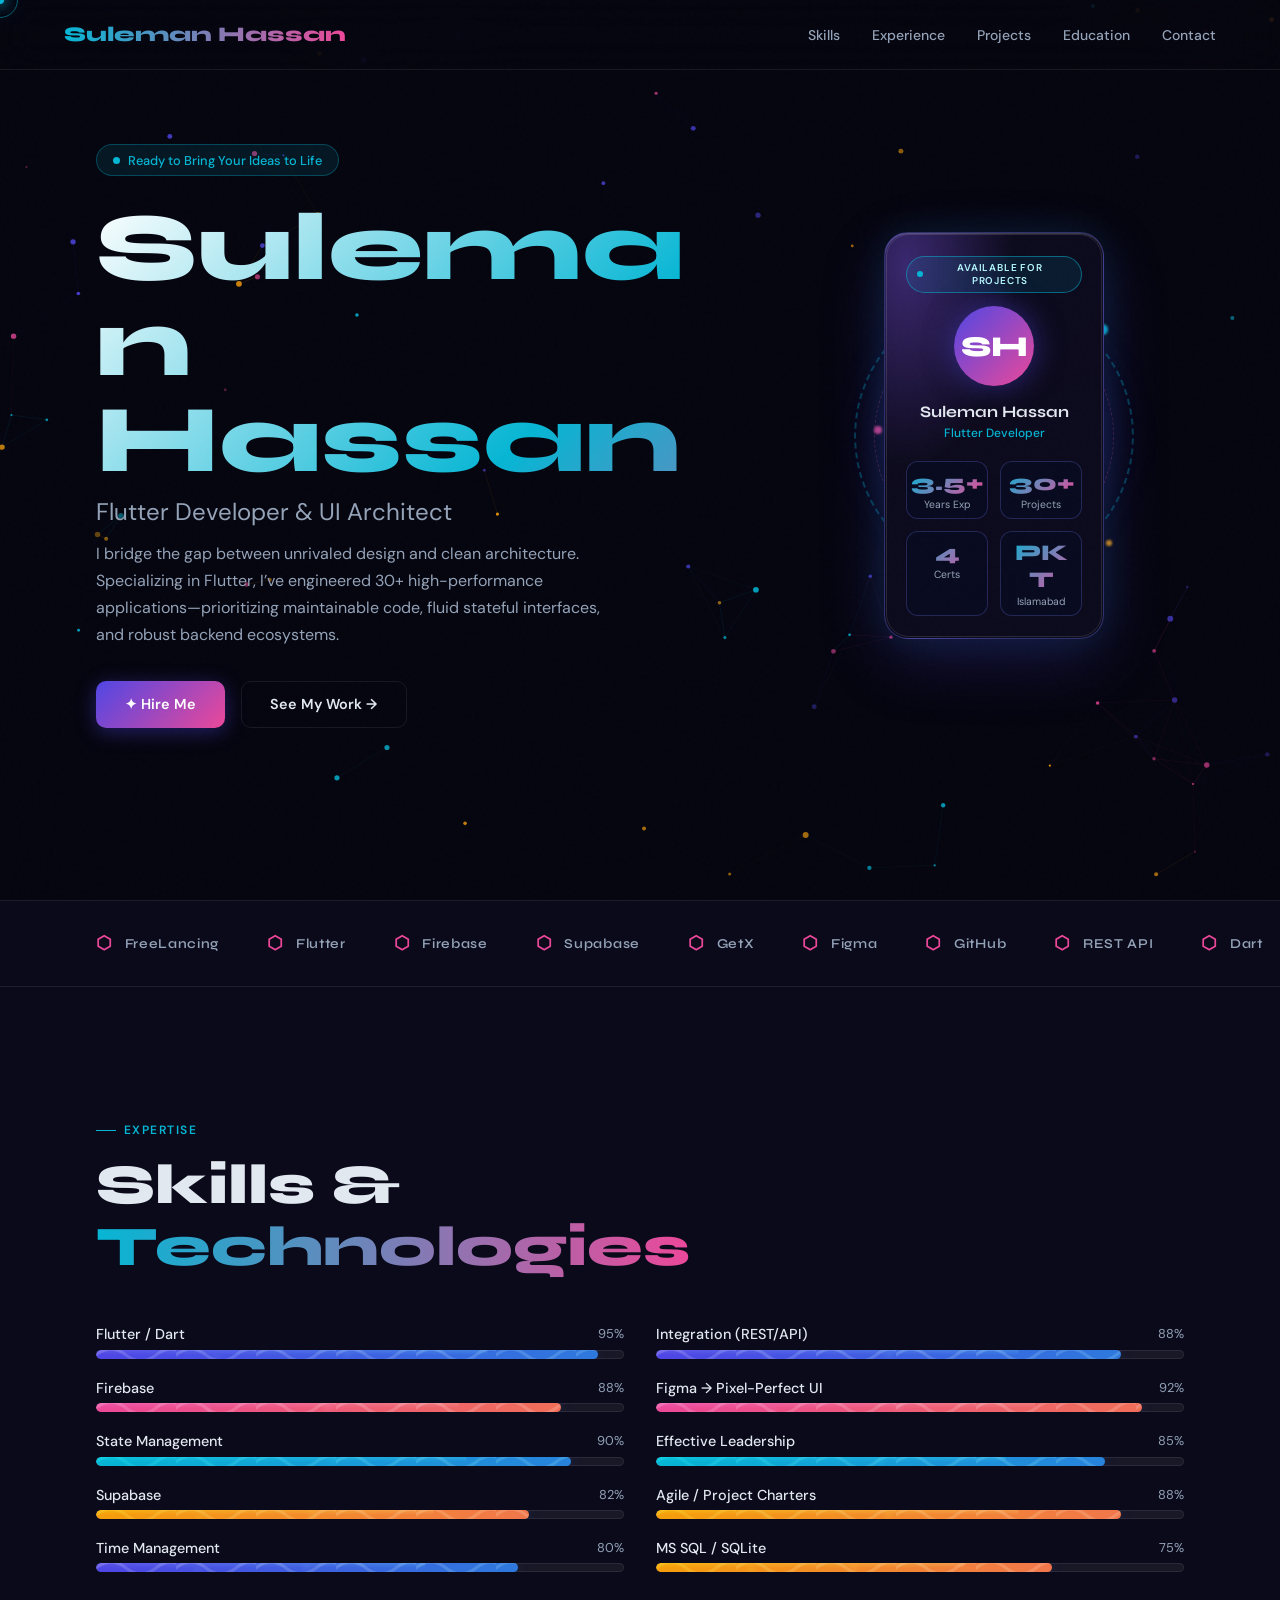
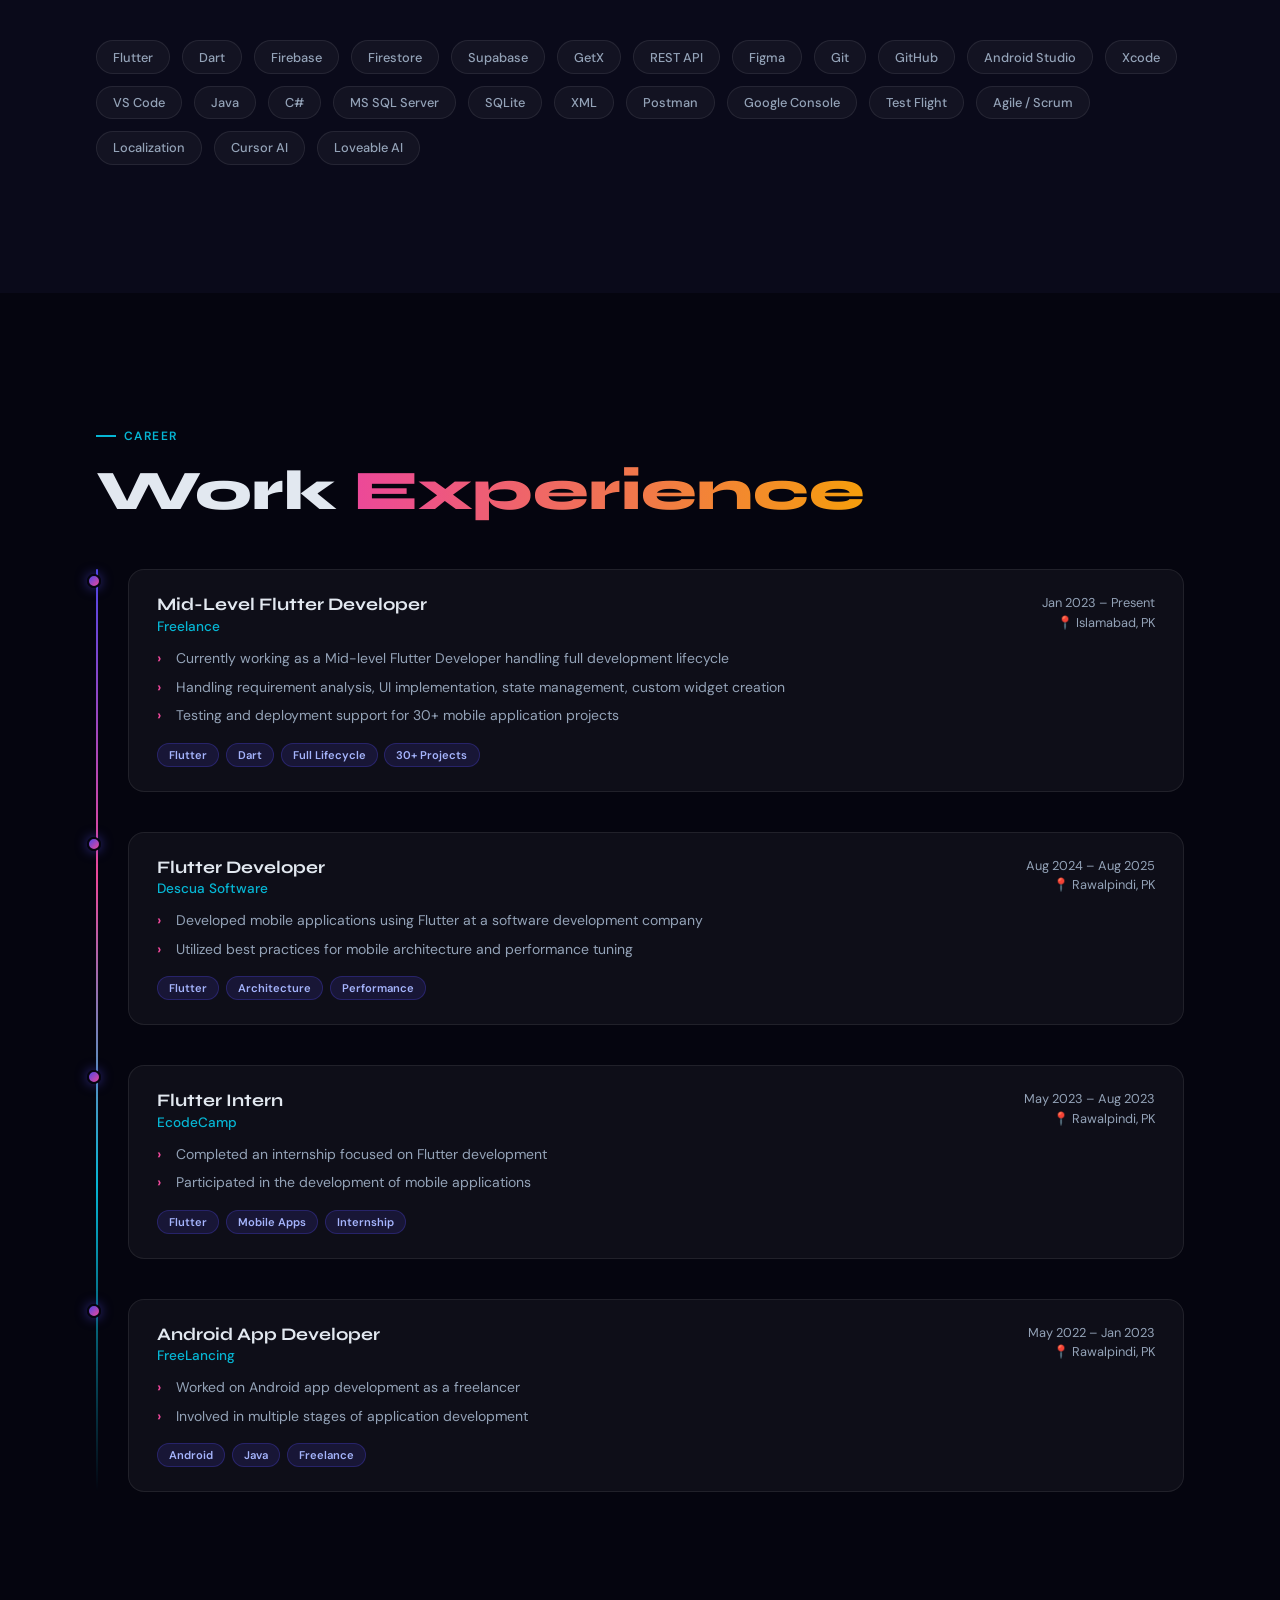
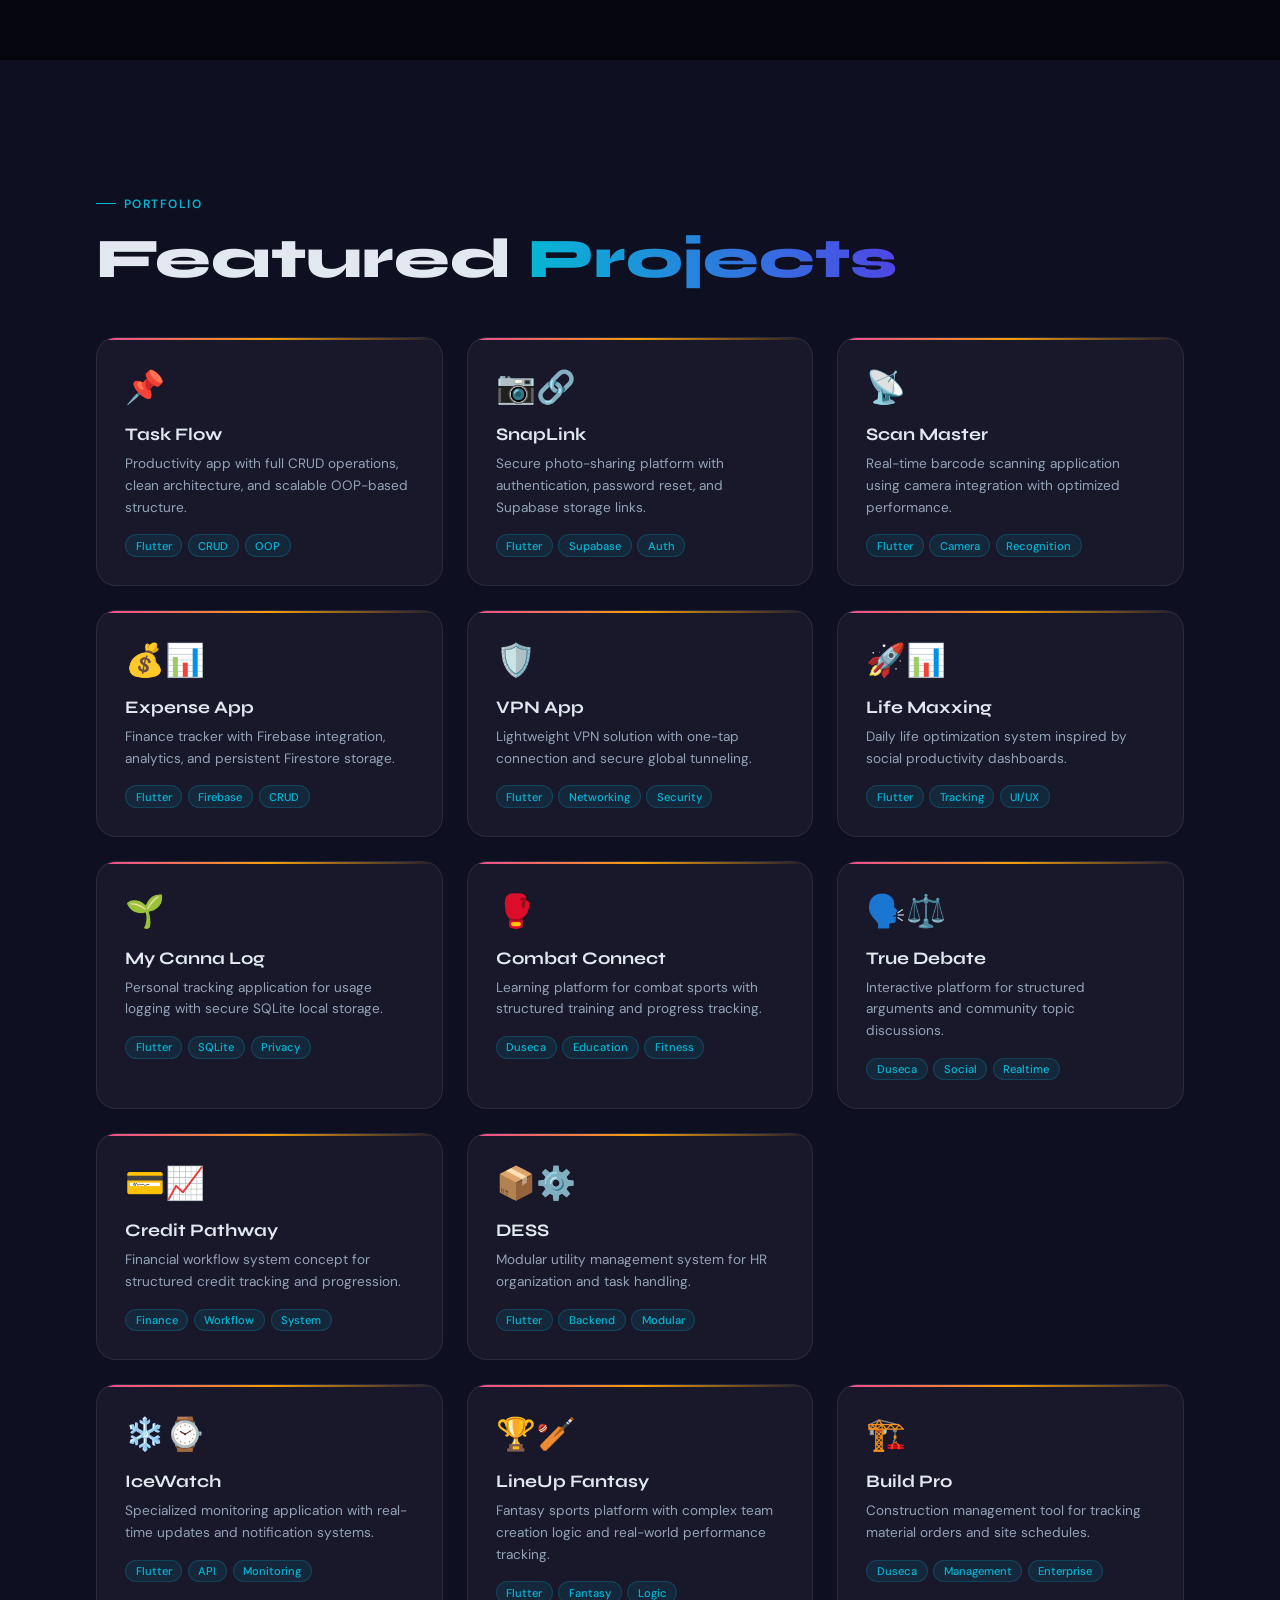
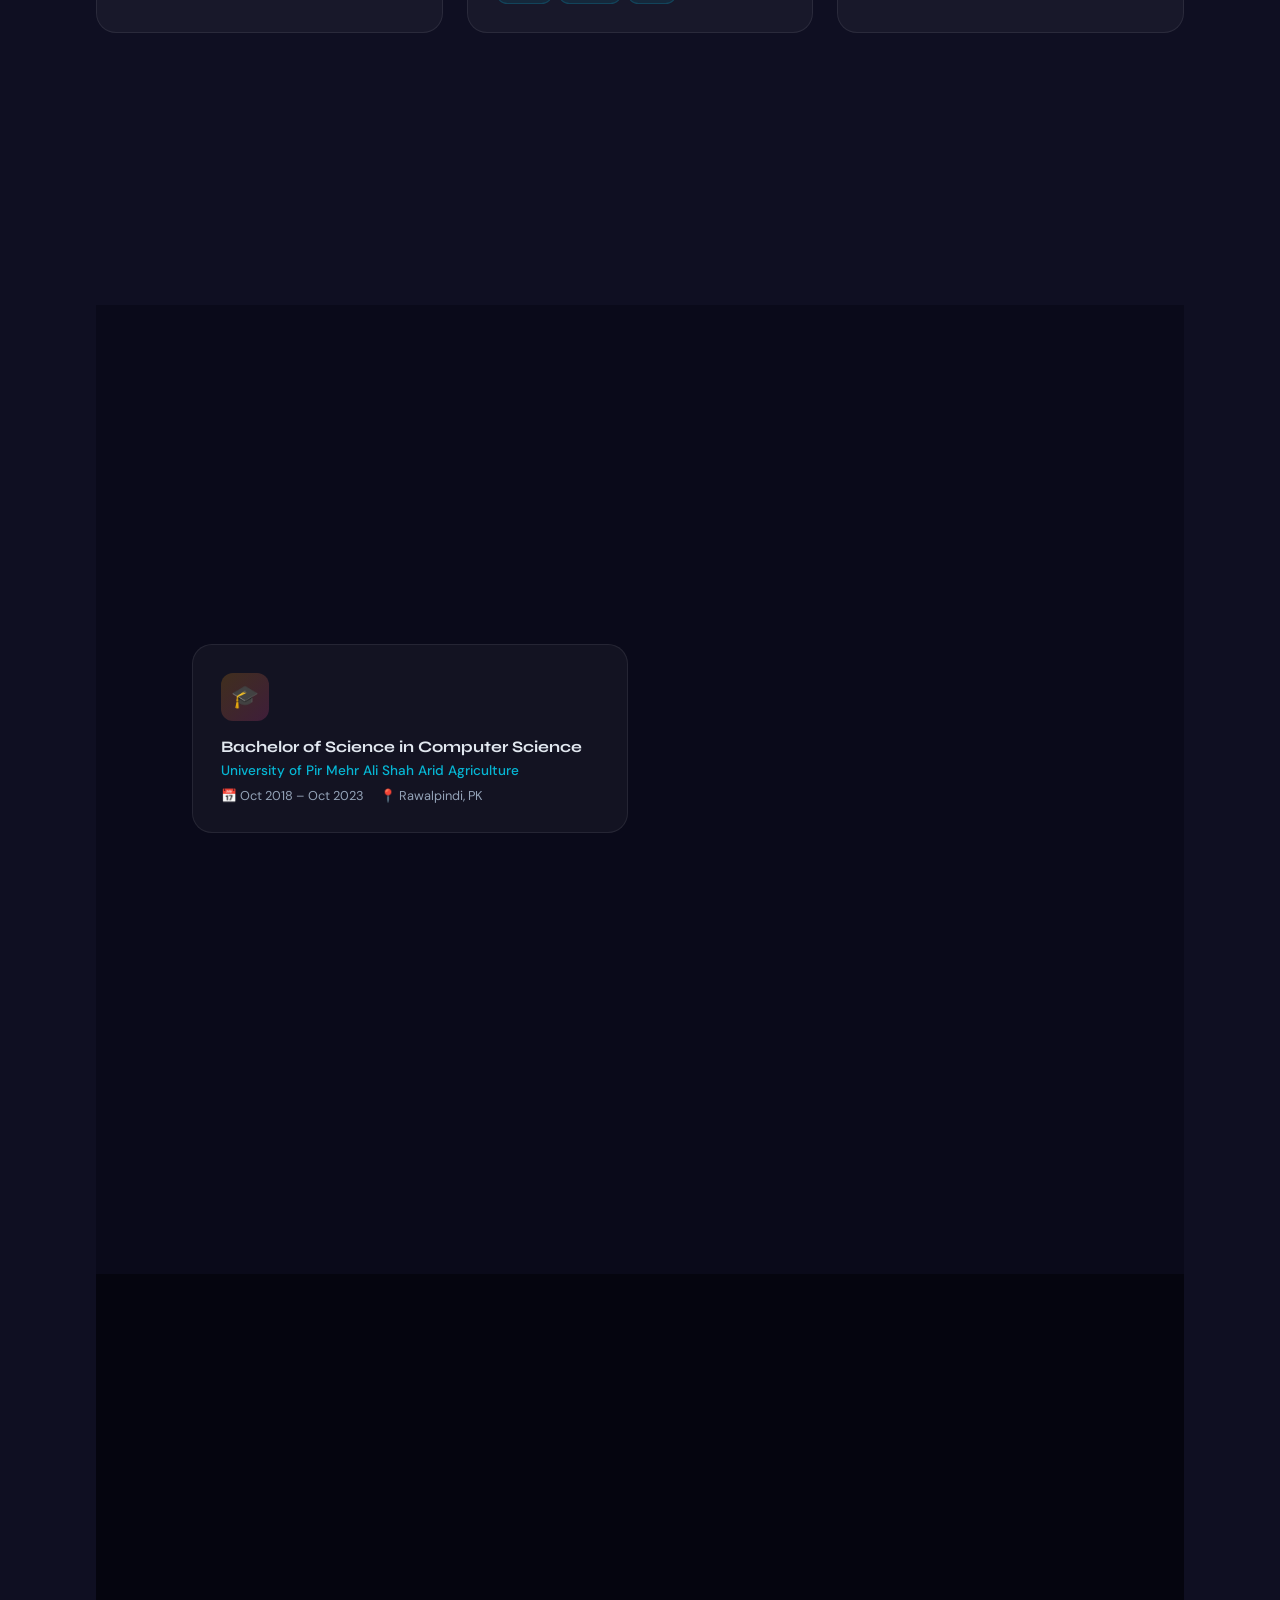
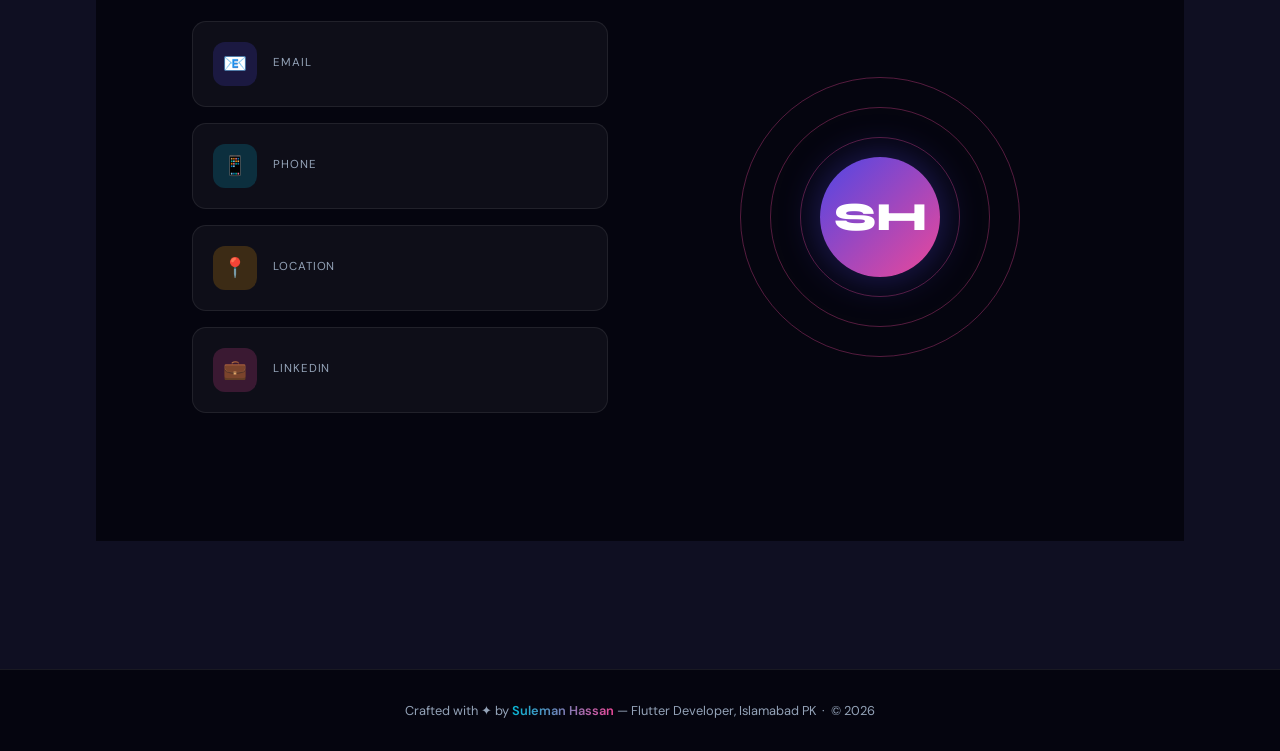
==== commit 6f05f9d4: "26 April 2026" ====
--- a/suleman-portfolio.html
+++ b/suleman-portfolio.html
@@ -1,1722 +1,749 @@
 <!DOCTYPE html>
 <html lang="en">
+
 <head>
-<meta charset="UTF-8">
-<meta name="viewport" content="width=device-width, initial-scale=1.0">
-<title>Suleman Hassan — Flutter Developer</title>
-<link rel="preconnect" href="https://fonts.googleapis.com">
-<link rel="preconnect" href="https://fonts.gstatic.com" crossorigin>
-<link href="https://fonts.googleapis.com/css2?family=Syne:wght@400;500;600;700;800&family=DM+Sans:ital,wght@0,300;0,400;0,500;0,600;1,400&display=swap" rel="stylesheet">
-<style>
-/* ============================================================
-   CSS VARIABLES & RESET
-============================================================ */
-:root {
-  --indigo:   #4f46e5;
-  --pink:     #ec4899;
-  --cyan:     #06b6d4;
-  --amber:    #f59e0b;
-  --bg:       #05050f;
-  --bg2:      #0a0a1a;
-  --bg3:      #0f0f22;
-  --glass:    rgba(255,255,255,0.04);
-  --glass-b:  rgba(255,255,255,0.08);
-  --text:     #e2e8f0;
-  --muted:    #94a3b8;
-  --border:   rgba(255,255,255,0.08);
-  --font-h:   'Syne', sans-serif;
-  --font-b:   'DM Sans', sans-serif;
-}
-*, *::before, *::after { box-sizing: border-box; margin: 0; padding: 0; }
-html { scroll-behavior: smooth; }
-body {
-  font-family: var(--font-b);
-  background: var(--bg);
-  color: var(--text);
-  overflow-x: hidden;
-  cursor: none;
-}
-
-/* ============================================================
-   SCROLLBAR
-============================================================ */
-::-webkit-scrollbar { width: 5px; }
-::-webkit-scrollbar-track { background: var(--bg); }
-::-webkit-scrollbar-thumb { background: linear-gradient(var(--indigo), var(--pink)); border-radius: 4px; }
-
-/* ============================================================
-   NOISE TEXTURE OVERLAY
-============================================================ */
-body::before {
-  content: '';
-  position: fixed;
-  inset: 0;
-  background-image: url("data:image/svg+xml,%3Csvg viewBox='0 0 256 256' xmlns='http://www.w3.org/2000/svg'%3E%3Cfilter id='noise'%3E%3CfeTurbulence type='fractalNoise' baseFrequency='0.9' numOctaves='4' stitchTiles='stitch'/%3E%3C/filter%3E%3Crect width='100%25' height='100%25' filter='url(%23noise)' opacity='0.04'/%3E%3C/svg%3E");
-  pointer-events: none;
-  z-index: 1000;
-  opacity: 0.4;
-}
-
-/* ============================================================
-   CUSTOM CURSOR
-============================================================ */
-#cursor-dot {
-  position: fixed; top: 0; left: 0;
-  width: 8px; height: 8px;
-  background: var(--cyan);
-  border-radius: 50%;
-  pointer-events: none;
-  z-index: 9999;
-  transform: translate(-50%, -50%);
-  box-shadow: 0 0 12px var(--cyan), 0 0 24px var(--cyan);
-  transition: transform 0.05s, background 0.2s;
-}
-#cursor-ring {
-  position: fixed; top: 0; left: 0;
-  width: 36px; height: 36px;
-  border: 1.5px solid rgba(6,182,212,0.5);
-  border-radius: 50%;
-  pointer-events: none;
-  z-index: 9998;
-  transform: translate(-50%, -50%);
-  transition: all 0.15s ease-out;
-}
-
-/* ============================================================
-   LOADING SCREEN
-============================================================ */
-#loader {
-  position: fixed; inset: 0;
-  background: var(--bg);
-  display: flex; flex-direction: column;
-  align-items: center; justify-content: center;
-  z-index: 9990;
-  transition: opacity 0.6s ease, visibility 0.6s ease;
-}
-#loader.hidden { opacity: 0; visibility: hidden; }
-.loader-initials {
-  font-family: var(--font-h);
-  font-size: clamp(4rem, 10vw, 7rem);
-  font-weight: 800;
-  background: linear-gradient(135deg, var(--indigo), var(--pink), var(--cyan), var(--amber));
-  background-size: 300%;
-  -webkit-background-clip: text;
-  -webkit-text-fill-color: transparent;
-  background-clip: text;
-  animation: shimmer 2s linear infinite;
-  letter-spacing: -2px;
-}
-.loader-bar-wrap {
-  width: 200px; height: 3px;
-  background: rgba(255,255,255,0.1);
-  border-radius: 10px;
-  margin-top: 2rem;
-  overflow: hidden;
-}
-.loader-bar {
-  height: 100%;
-  background: linear-gradient(90deg, var(--indigo), var(--pink), var(--cyan));
-  border-radius: 10px;
-  animation: loadprogress 2s ease forwards;
-}
-@keyframes loadprogress {
-  from { width: 0%; }
-  to   { width: 100%; }
-}
-
-/* ============================================================
-   PARTICLE CANVAS
-============================================================ */
-#particle-canvas {
-  position: fixed; inset: 0;
-  z-index: 0;
-  pointer-events: none;
-}
-
-/* ============================================================
-   NAVBAR
-============================================================ */
-nav {
-  position: fixed; top: 0; left: 0; right: 0;
-  z-index: 500;
-  padding: 0 clamp(1.5rem, 5vw, 4rem);
-  height: 70px;
-  display: flex; align-items: center; justify-content: space-between;
-  background: rgba(5,5,15,0.6);
-  backdrop-filter: blur(20px);
-  -webkit-backdrop-filter: blur(20px);
-  border-bottom: 1px solid var(--border);
-  transform: translateY(-100%);
-  animation: slideDown 0.6s 2.2s ease forwards;
-}
-@keyframes slideDown { to { transform: translateY(0); } }
-.nav-logo {
-  font-family: var(--font-h);
-  font-weight: 800;
-  font-size: 1.3rem;
-  background: linear-gradient(90deg, var(--cyan), var(--pink));
-  -webkit-background-clip: text;
-  -webkit-text-fill-color: transparent;
-  background-clip: text;
-  text-decoration: none;
-}
-.nav-links { display: flex; gap: 2rem; list-style: none; }
-.nav-links a {
-  font-family: var(--font-b);
-  font-size: 0.875rem;
-  font-weight: 500;
-  color: var(--muted);
-  text-decoration: none;
-  position: relative;
-  padding-bottom: 2px;
-  transition: color 0.2s;
-}
-.nav-links a::after {
-  content: '';
-  position: absolute; bottom: 0; left: 0;
-  width: 0; height: 1.5px;
-  background: linear-gradient(90deg, var(--cyan), var(--pink));
-  transition: width 0.3s ease;
-}
-.nav-links a:hover { color: var(--text); }
-.nav-links a:hover::after { width: 100%; }
-.nav-toggle { display: none; flex-direction: column; gap: 5px; cursor: none; }
-.nav-toggle span { width: 24px; height: 2px; background: var(--text); border-radius: 2px; transition: all 0.3s; }
-
-/* ============================================================
-   WRAPPER / SECTIONS
-============================================================ */
-main { position: relative; z-index: 10; }
-section { padding: clamp(5rem, 10vw, 8rem) clamp(1.5rem, 8vw, 6rem); }
-.section-tag {
-  display: inline-flex; align-items: center; gap: 0.5rem;
-  font-family: var(--font-b); font-size: 0.75rem; font-weight: 600;
-  letter-spacing: 0.12em; text-transform: uppercase;
-  color: var(--cyan); margin-bottom: 1rem;
-}
-.section-tag::before {
-  content: '';
-  width: 20px; height: 1.5px;
-  background: var(--cyan);
-}
-.section-title {
-  font-family: var(--font-h);
-  font-size: clamp(2rem, 5vw, 3.5rem);
-  font-weight: 800;
-  line-height: 1.1;
-  margin-bottom: 1rem;
-}
-
-/* ============================================================
-   SCROLL REVEAL
-============================================================ */
-.reveal {
-  opacity: 0;
-  transform: translateY(40px);
-  transition: opacity 0.7s ease, transform 0.7s ease;
-}
-.reveal.from-left  { transform: translateX(-50px); }
-.reveal.from-right { transform: translateX(50px); }
-.reveal.visible { opacity: 1; transform: none; }
-
-/* ============================================================
-   SHIMMER ANIMATION
-============================================================ */
-@keyframes shimmer {
-  0%   { background-position: 0% 50%; }
-  100% { background-position: 300% 50%; }
-}
-
-/* ============================================================
-   HERO SECTION
-============================================================ */
-#hero {
-  min-height: 100vh;
-  display: flex; align-items: center;
-  padding-top: 100px;
-  gap: 4rem;
-}
-.hero-left { flex: 1; }
-.hero-right { flex: 0 0 380px; display: flex; justify-content: center; }
-
-.availability-tag {
-  display: inline-flex; align-items: center; gap: 0.5rem;
-  background: rgba(6,182,212,0.1);
-  border: 1px solid rgba(6,182,212,0.3);
-  border-radius: 100px;
-  padding: 0.4rem 1rem;
-  font-size: 0.8rem;
-  font-weight: 500;
-  color: var(--cyan);
-  margin-bottom: 1.5rem;
-}
-.availability-tag .dot {
-  width: 7px; height: 7px;
-  background: var(--cyan);
-  border-radius: 50%;
-  animation: pulse-dot 2s ease-in-out infinite;
-}
-@keyframes pulse-dot {
-  0%,100% { box-shadow: 0 0 0 0 rgba(6,182,212,0.4); }
-  50%      { box-shadow: 0 0 0 6px rgba(6,182,212,0); }
-}
-
-.hero-name {
-  font-family: var(--font-h);
-  font-size: clamp(3rem, 8vw, 6rem);
-  font-weight: 800;
-  line-height: 1;
-  margin-bottom: 0.5rem;
-  background: linear-gradient(135deg, #fff 0%, var(--cyan) 30%, var(--pink) 60%, var(--amber) 100%);
-  background-size: 300%;
-  -webkit-background-clip: text;
-  -webkit-text-fill-color: transparent;
-  background-clip: text;
-  animation: shimmer 4s linear infinite;
-}
-.hero-subtitle {
-  font-size: clamp(1.1rem, 2.5vw, 1.5rem);
-  color: var(--muted);
-  font-weight: 400;
-  margin-bottom: 0.8rem;
-}
-.hero-desc {
-  font-size: 1rem;
-  color: var(--muted);
-  line-height: 1.7;
-  max-width: 520px;
-  margin-bottom: 2rem;
-}
-.hero-ctas { display: flex; gap: 1rem; flex-wrap: wrap; }
-
-.btn-primary {
-  display: inline-flex; align-items: center; gap: 0.5rem;
-  padding: 0.85rem 1.8rem;
-  background: linear-gradient(135deg, var(--indigo), var(--pink));
-  color: #fff;
-  border: none;
-  border-radius: 10px;
-  font-family: var(--font-b);
-  font-size: 0.9rem;
-  font-weight: 600;
-  cursor: none;
-  text-decoration: none;
-  transition: transform 0.2s, box-shadow 0.2s;
-  box-shadow: 0 4px 20px rgba(79,70,229,0.4);
-}
-.btn-primary:hover { transform: translateY(-2px); box-shadow: 0 8px 30px rgba(236,72,153,0.4); }
-
-.btn-secondary {
-  display: inline-flex; align-items: center; gap: 0.5rem;
-  padding: 0.85rem 1.8rem;
-  background: transparent;
-  color: var(--text);
-  border: 1px solid var(--border);
-  border-radius: 10px;
-  font-family: var(--font-b);
-  font-size: 0.9rem;
-  font-weight: 600;
-  cursor: none;
-  text-decoration: none;
-  transition: border-color 0.2s, background 0.2s, transform 0.2s;
-}
-.btn-secondary:hover { border-color: var(--cyan); background: rgba(6,182,212,0.05); transform: translateY(-2px); }
-
-/* 3D floating card */
-.hero-card-wrap {
-  perspective: 800px;
-  position: relative;
-  display: flex; align-items: center; justify-content: center;
-  width: 320px; height: 380px;
-}
-.hero-glow {
-  position: absolute;
-  width: 200px; height: 200px;
-  border-radius: 50%;
-  background: radial-gradient(circle, rgba(79,70,229,0.5) 0%, transparent 70%);
-  animation: floatGlow 4s ease-in-out infinite;
-  filter: blur(30px);
-}
-@keyframes floatGlow {
-  0%,100% { transform: translateY(0) scale(1); }
-  50%      { transform: translateY(-20px) scale(1.1); }
-}
-.spinning-ring {
-  position: absolute;
-  width: 280px; height: 280px;
-  border: 2px dashed rgba(6,182,212,0.3);
-  border-radius: 50%;
-  animation: spinRing 12s linear infinite;
-}
-@keyframes spinRing { to { transform: rotate(360deg); } }
-.spinning-ring-inner {
-  position: absolute;
-  width: 240px; height: 240px;
-  border: 1px dashed rgba(236,72,153,0.25);
-  border-radius: 50%;
-  animation: spinRing 8s linear infinite reverse;
-}
-.hero-3d-card {
-  width: 220px;
-  background: linear-gradient(135deg, rgba(79,70,229,0.2), rgba(236,72,153,0.1));
-  border: 1px solid rgba(255,255,255,0.12);
-  border-radius: 24px;
-  padding: 2rem;
-  text-align: center;
-  backdrop-filter: blur(20px);
-  animation: float3d 6s ease-in-out infinite;
-  position: relative;
-  z-index: 2;
-  box-shadow: 0 20px 60px rgba(79,70,229,0.2), inset 0 1px 0 rgba(255,255,255,0.1);
-}
-@keyframes float3d {
-  0%,100% { transform: translateY(0) rotateY(-5deg) rotateX(3deg); }
-  33%      { transform: translateY(-15px) rotateY(5deg) rotateX(-3deg); }
-  66%      { transform: translateY(-8px) rotateY(0deg) rotateX(5deg); }
-}
-.card-avatar {
-  width: 80px; height: 80px;
-  border-radius: 50%;
-  background: linear-gradient(135deg, var(--indigo), var(--pink));
-  display: flex; align-items: center; justify-content: center;
-  margin: 0 auto 1rem;
-  font-family: var(--font-h);
-  font-size: 1.8rem;
-  font-weight: 800;
-  color: #fff;
-  box-shadow: 0 0 30px rgba(79,70,229,0.5);
-}
-.card-name {
-  font-family: var(--font-h);
-  font-size: 1rem;
-  font-weight: 700;
-  margin-bottom: 0.25rem;
-}
-.card-role {
-  font-size: 0.75rem;
-  color: var(--cyan);
-  margin-bottom: 1.25rem;
-  font-weight: 500;
-}
-.card-stats {
-  display: grid; grid-template-columns: 1fr 1fr;
-  gap: 0.75rem;
-}
-.stat-item { text-align: center; }
-.stat-num {
-  font-family: var(--font-h);
-  font-size: 1.4rem;
-  font-weight: 800;
-  background: linear-gradient(135deg, var(--cyan), var(--pink));
-  -webkit-background-clip: text;
-  -webkit-text-fill-color: transparent;
-  background-clip: text;
-}
-.stat-label { font-size: 0.65rem; color: var(--muted); margin-top: 2px; }
-
-/* ============================================================
-   MARQUEE
-============================================================ */
-.marquee-section {
-  padding: 2rem clamp(1.5rem, 8vw, 6rem);
-  border-top: 1px solid var(--border);
-  border-bottom: 1px solid var(--border);
-  overflow: hidden;
-  background: var(--bg2);
-  position: relative; z-index: 10;
-}
-.marquee-track {
-  display: flex; gap: 3rem;
-  width: max-content;
-  animation: marquee 25s linear infinite;
-}
-@keyframes marquee { to { transform: translateX(-50%); } }
-.marquee-item {
-  display: flex; align-items: center; gap: 0.75rem;
-  font-family: var(--font-h); font-size: 0.85rem; font-weight: 600;
-  color: var(--muted); white-space: nowrap;
-  letter-spacing: 0.05em;
-}
-.marquee-item span { color: var(--pink); font-size: 1.1rem; }
-
-/* ============================================================
-   SKILLS SECTION
-============================================================ */
-#skills { background: var(--bg2); }
-.skills-grid {
-  display: grid;
-  grid-template-columns: 1fr 1fr;
-  gap: 2rem;
-  margin-top: 3rem;
-}
-.skill-item { margin-bottom: 1.25rem; }
-.skill-info {
-  display: flex; justify-content: space-between;
-  margin-bottom: 0.4rem;
-}
-.skill-name { font-size: 0.9rem; font-weight: 500; }
-.skill-pct { font-size: 0.8rem; color: var(--muted); }
-.skill-bar-track {
-  height: 6px;
-  background: rgba(255,255,255,0.06);
-  border-radius: 6px;
-  overflow: hidden;
-  position: relative;
-}
-.skill-bar-fill {
-  height: 100%;
-  border-radius: 6px;
-  width: 0%;
-  transition: width 1.2s cubic-bezier(.4,0,.2,1);
-  position: relative;
-  overflow: hidden;
-}
-.skill-bar-fill::after {
-  content: '';
-  position: absolute; inset: 0;
-  background: linear-gradient(90deg, transparent, rgba(255,255,255,0.4), transparent);
-  transform: translateX(-100%);
-  animation: none;
-}
-.skill-bar-fill.animated::after {
-  animation: sweepShimmer 1.5s 1.2s ease forwards;
-}
-@keyframes sweepShimmer {
-  to { transform: translateX(200%); }
-}
-.skill-bar-fill.c1 { background: linear-gradient(90deg, var(--indigo), var(--cyan)); }
-.skill-bar-fill.c2 { background: linear-gradient(90deg, var(--pink), var(--amber)); }
-.skill-bar-fill.c3 { background: linear-gradient(90deg, var(--cyan), var(--indigo)); }
-.skill-bar-fill.c4 { background: linear-gradient(90deg, var(--amber), var(--pink)); }
-
-/* Tech chips */
-.tech-cloud {
-  margin-top: 3rem;
-  display: flex; flex-wrap: wrap; gap: 0.75rem;
-}
-.tech-chip {
-  padding: 0.45rem 1rem;
-  background: var(--glass);
-  border: 1px solid var(--border);
-  border-radius: 100px;
-  font-size: 0.8rem;
-  font-weight: 500;
-  color: var(--muted);
-  transition: transform 0.3s, color 0.3s, border-color 0.3s, box-shadow 0.3s;
-}
-.tech-chip:hover {
-  transform: translateY(-4px);
-  color: var(--text);
-  border-color: var(--cyan);
-  box-shadow: 0 4px 20px rgba(6,182,212,0.2);
-}
-
-/* ============================================================
-   EXPERIENCE SECTION
-============================================================ */
-#experience { background: var(--bg); }
-.timeline {
-  position: relative;
-  margin-top: 3rem;
-  padding-left: 2rem;
-}
-.timeline::before {
-  content: '';
-  position: absolute; left: 0; top: 0; bottom: 0;
-  width: 2px;
-  background: linear-gradient(to bottom, var(--indigo), var(--pink), var(--cyan), transparent);
-  border-radius: 2px;
-}
-.timeline-item {
-  position: relative;
-  margin-bottom: 2.5rem;
-}
-.timeline-dot {
-  position: absolute;
-  left: -2.55rem;
-  top: 0.3rem;
-  width: 14px; height: 14px;
-  border-radius: 50%;
-  background: linear-gradient(135deg, var(--indigo), var(--pink));
-  box-shadow: 0 0 12px rgba(79,70,229,0.6);
-  border: 2px solid var(--bg);
-}
-.exp-card {
-  background: var(--glass);
-  border: 1px solid var(--border);
-  border-radius: 16px;
-  padding: 1.5rem 1.75rem;
-  transition: transform 0.3s, box-shadow 0.3s, border-color 0.3s;
-}
-.exp-card:hover {
-  transform: translateX(8px);
-  border-color: rgba(79,70,229,0.4);
-  box-shadow: 0 8px 40px rgba(79,70,229,0.15);
-}
-.exp-header {
-  display: flex; align-items: flex-start; justify-content: space-between;
-  flex-wrap: wrap; gap: 0.5rem;
-  margin-bottom: 0.75rem;
-}
-.exp-title {
-  font-family: var(--font-h);
-  font-size: 1.1rem;
-  font-weight: 700;
-}
-.exp-company {
-  font-size: 0.85rem;
-  color: var(--cyan);
-  font-weight: 500;
-  margin-top: 0.15rem;
-}
-.exp-meta {
-  text-align: right;
-  font-size: 0.8rem;
-  color: var(--muted);
-}
-.exp-dates { margin-bottom: 0.15rem; }
-.exp-location { display: flex; align-items: center; gap: 0.25rem; justify-content: flex-end; }
-.exp-desc { font-size: 0.9rem; color: var(--muted); line-height: 1.7; margin-bottom: 1rem; }
-.exp-bullets { list-style: none; margin-bottom: 1rem; }
-.exp-bullets li {
-  font-size: 0.875rem;
-  color: var(--muted);
-  padding-left: 1.2rem;
-  position: relative;
-  margin-bottom: 0.4rem;
-  line-height: 1.6;
-}
-.exp-bullets li::before {
-  content: '›';
-  position: absolute; left: 0;
-  color: var(--pink);
-  font-weight: 700;
-}
-.badge-chips { display: flex; flex-wrap: wrap; gap: 0.4rem; }
-.badge-chip {
-  padding: 0.25rem 0.7rem;
-  background: rgba(79,70,229,0.15);
-  border: 1px solid rgba(79,70,229,0.3);
-  border-radius: 100px;
-  font-size: 0.7rem;
-  font-weight: 600;
-  color: var(--indigo);
-  color: #a5b4fc;
-}
-
-/* ============================================================
-   PROJECTS SECTION
-============================================================ */
-#projects { background: var(--bg3); }
-.projects-grid {
-  display: grid;
-  grid-template-columns: repeat(3, 1fr);
-  gap: 1.5rem;
-  margin-top: 3rem;
-}
-.project-card {
-  background: var(--glass);
-  border: 1px solid var(--border);
-  border-radius: 20px;
-  padding: 1.75rem;
-  position: relative;
-  overflow: hidden;
-  transition: transform 0.3s, box-shadow 0.3s;
-}
-.project-card::before {
-  content: '';
-  position: absolute; top: 0; left: -100%; right: 0;
-  height: 2px;
-  background: linear-gradient(90deg, transparent, var(--cyan), var(--pink), var(--amber), transparent);
-  transition: left 0.5s ease;
-}
-.project-card:hover::before { left: 0; }
-.project-card:hover {
-  transform: translateY(-8px);
-  box-shadow: 0 20px 60px rgba(6,182,212,0.1);
-  border-color: rgba(6,182,212,0.2);
-}
-.proj-emoji { font-size: 2rem; margin-bottom: 1rem; }
-.proj-name {
-  font-family: var(--font-h);
-  font-size: 1.1rem;
-  font-weight: 700;
-  margin-bottom: 0.5rem;
-}
-.proj-desc {
-  font-size: 0.85rem;
-  color: var(--muted);
-  line-height: 1.6;
-  margin-bottom: 1rem;
-}
-.proj-tags { display: flex; flex-wrap: wrap; gap: 0.35rem; }
-.proj-tag {
-  padding: 0.2rem 0.6rem;
-  background: rgba(6,182,212,0.1);
-  border: 1px solid rgba(6,182,212,0.2);
-  border-radius: 100px;
-  font-size: 0.7rem;
-  color: var(--cyan);
-  font-weight: 500;
-}
-
-/* ============================================================
-   EDUCATION SECTION
-============================================================ */
-#education { background: var(--bg2); }
-.edu-grid { display: grid; grid-template-columns: 1fr 1fr; gap: 1.5rem; margin-top: 3rem; }
-.edu-card {
-  background: var(--glass);
-  border: 1px solid var(--border);
-  border-radius: 20px;
-  padding: 1.75rem;
-  transition: border-color 0.3s, transform 0.3s;
-}
-.edu-card:hover { border-color: rgba(245,158,11,0.3); transform: translateY(-4px); }
-.edu-icon {
-  width: 48px; height: 48px;
-  border-radius: 12px;
-  background: linear-gradient(135deg, rgba(245,158,11,0.2), rgba(236,72,153,0.2));
-  display: flex; align-items: center; justify-content: center;
-  font-size: 1.4rem;
-  margin-bottom: 1rem;
-}
-.edu-degree { font-family: var(--font-h); font-size: 1rem; font-weight: 700; margin-bottom: 0.4rem; }
-.edu-inst { font-size: 0.85rem; color: var(--cyan); margin-bottom: 0.5rem; font-weight: 500; }
-.edu-meta { font-size: 0.8rem; color: var(--muted); display: flex; gap: 1rem; flex-wrap: wrap; }
-
-/* Certifications */
-.certs-grid { display: grid; grid-template-columns: repeat(2, 1fr); gap: 1rem; margin-top: 2rem; }
-.cert-card {
-  background: var(--glass);
-  border: 1px solid var(--border);
-  border-radius: 14px;
-  padding: 1.25rem;
-  transition: border-color 0.3s;
-}
-.cert-card:hover { border-color: rgba(245,158,11,0.3); }
-.cert-name { font-family: var(--font-h); font-size: 0.9rem; font-weight: 700; margin-bottom: 0.3rem; }
-.cert-org { font-size: 0.75rem; color: var(--amber); margin-bottom: 0.3rem; font-weight: 500; }
-.cert-date { font-size: 0.72rem; color: var(--muted); }
-
-/* ============================================================
-   CONTACT SECTION
-============================================================ */
-#contact { background: var(--bg); }
-.contact-wrap {
-  display: grid;
-  grid-template-columns: 1fr 1fr;
-  gap: 4rem;
-  align-items: center;
-  margin-top: 3rem;
-}
-.contact-cards { display: flex; flex-direction: column; gap: 1rem; }
-.contact-card {
-  display: flex; align-items: center; gap: 1rem;
-  background: var(--glass);
-  border: 1px solid var(--border);
-  border-radius: 14px;
-  padding: 1.25rem;
-  transition: transform 0.3s, border-color 0.3s, box-shadow 0.3s;
-  text-decoration: none;
-  color: inherit;
-}
-.contact-card:hover {
-  transform: translateX(8px);
-  border-color: rgba(236,72,153,0.3);
-  box-shadow: 0 4px 20px rgba(236,72,153,0.1);
-}
-.contact-icon {
-  width: 44px; height: 44px;
-  border-radius: 12px;
-  display: flex; align-items: center; justify-content: center;
-  font-size: 1.2rem;
-  flex-shrink: 0;
-}
-.contact-icon.email   { background: rgba(79,70,229,0.2); }
-.contact-icon.phone   { background: rgba(6,182,212,0.2); }
-.contact-icon.loc     { background: rgba(245,158,11,0.2); }
-.contact-icon.avail   { background: rgba(236,72,153,0.2); }
-.contact-label { font-size: 0.72rem; color: var(--muted); text-transform: uppercase; letter-spacing: 0.08em; margin-bottom: 0.15rem; }
-.contact-value { font-size: 0.9rem; font-weight: 500; }
-
-/* Pulsing avatar */
-.contact-avatar-wrap {
-  display: flex; align-items: center; justify-content: center;
-  position: relative;
-}
-.ripple-ring {
-  position: absolute;
-  border-radius: 50%;
-  border: 1.5px solid rgba(236,72,153,0.35);
-  animation: rippleOut 3s ease-out infinite;
-}
-.ripple-ring:nth-child(1) { width: 160px; height: 160px; animation-delay: 0s; }
-.ripple-ring:nth-child(2) { width: 220px; height: 220px; animation-delay: 1s; }
-.ripple-ring:nth-child(3) { width: 280px; height: 280px; animation-delay: 2s; }
-@keyframes rippleOut {
-  0%   { transform: scale(0.9); opacity: 0.7; }
-  100% { transform: scale(1.1); opacity: 0; }
-}
-.contact-big-avatar {
-  width: 120px; height: 120px;
-  border-radius: 50%;
-  background: linear-gradient(135deg, var(--indigo), var(--pink));
-  display: flex; align-items: center; justify-content: center;
-  font-family: var(--font-h);
-  font-size: 2.5rem;
-  font-weight: 800;
-  color: #fff;
-  position: relative; z-index: 2;
-  box-shadow: 0 0 40px rgba(79,70,229,0.4);
-  animation: pulse-avatar 3s ease-in-out infinite;
-}
-@keyframes pulse-avatar {
-  0%,100% { box-shadow: 0 0 40px rgba(79,70,229,0.4); }
-  50%      { box-shadow: 0 0 70px rgba(236,72,153,0.5); }
-}
-
-/* ============================================================
-   FOOTER
-============================================================ */
-footer {
-  position: relative; z-index: 10;
-  text-align: center;
-  padding: 2rem clamp(1.5rem, 8vw, 6rem);
-  border-top: 1px solid var(--border);
-  font-size: 0.8rem;
-  color: var(--muted);
-  background: var(--bg);
-}
-footer span {
-  background: linear-gradient(90deg, var(--cyan), var(--pink));
-  -webkit-background-clip: text;
-  -webkit-text-fill-color: transparent;
-  background-clip: text;
-  font-weight: 600;
-}
-
-/* ============================================================
-   RESPONSIVE
-============================================================ */
-@media (max-width: 900px) {
-  #hero { flex-direction: column; text-align: center; align-items: center; }
-  .hero-right { flex: none; }
-  .hero-ctas { justify-content: center; }
-  .hero-desc { margin-left: auto; margin-right: auto; }
-  .skills-grid { grid-template-columns: 1fr; }
-  .projects-grid { grid-template-columns: 1fr 1fr; }
-  .edu-grid { grid-template-columns: 1fr; }
-  .certs-grid { grid-template-columns: 1fr; }
-  .contact-wrap { grid-template-columns: 1fr; }
-}
-@media (max-width: 600px) {
-  .projects-grid { grid-template-columns: 1fr; }
-  .nav-links { display: none; }
-  .nav-toggle { display: flex; }
-  nav { height: 60px; }
-  .hero-card-wrap { width: 260px; height: 300px; }
-  .hero-3d-card { width: 180px; }
-  .nav-links.open {
-    display: flex; flex-direction: column;
-    position: absolute; top: 60px; left: 0; right: 0;
-    background: rgba(5,5,15,0.95);
-    backdrop-filter: blur(20px);
-    padding: 1.5rem 2rem;
-    border-bottom: 1px solid var(--border);
-    gap: 1.25rem;
-  }
-}
-</style>
+  <meta charset="UTF-8">
+  <meta name="viewport" content="width=device-width, initial-scale=1.0">
+  <title>Suleman Hassan — Flutter Developer</title>
+  <link rel="preconnect" href="https://fonts.googleapis.com">
+  <link rel="preconnect" href="https://fonts.gstatic.com" crossorigin>
+  <link
+    href="https://fonts.googleapis.com/css2?family=Syne:wght@400;500;600;700;800&family=DM+Sans:ital,wght@0,300;0,400;0,500;0,600;1,400&display=swap"
+    rel="stylesheet">
+  <link rel="stylesheet" href="assets/css/styles.css">
 </head>
+
 <body>
 
-<!-- CURSOR -->
-<div id="cursor-dot"></div>
-<div id="cursor-ring"></div>
-
-<!-- LOADER -->
-<div id="loader">
-  <div class="loader-initials">SH</div>
-  <div class="loader-bar-wrap">
-    <div class="loader-bar"></div>
-  </div>
-</div>
-
-<!-- PARTICLE CANVAS -->
-<canvas id="particle-canvas"></canvas>
-
-<!-- NAVBAR -->
-<nav id="navbar">
-  <a href="#hero" class="nav-logo">Suleman Hassan</a>
-  <ul class="nav-links" id="navLinks">
-    <li><a href="#skills">Skills</a></li>
-    <li><a href="#experience">Experience</a></li>
-    <li><a href="#projects">Projects</a></li>
-    <li><a href="#education">Education</a></li>
-    <li><a href="#contact">Contact</a></li>
-  </ul>
-  <div class="nav-toggle" id="navToggle" onclick="toggleNav()">
-    <span></span><span></span><span></span>
-  </div>
-</nav>
-
-<main>
-
-<!-- ========== HERO ========== -->
-<section id="hero">
-  <div class="hero-left reveal from-left">
-    <div class="availability-tag">
-      <div class="dot"></div>
-      Available for opportunities
-    </div>
-    <h1 class="hero-name">Suleman<br>Hassan</h1>
-    <p class="hero-subtitle">Mid-Level Flutter Developer</p>
-    <p class="hero-desc">Computer Science graduate with 3.5+ years building scalable, high-performance cross-platform mobile apps. 30+ projects delivered end-to-end — from Figma to deployment.</p>
-    <div class="hero-ctas">
-      <a href="#contact" class="btn-primary">✦ Get in Touch</a>
-      <a href="#projects" class="btn-secondary">View Projects →</a>
+  <!-- CURSOR -->
+  <div id="cursor-dot"></div>
+  <div id="cursor-ring"></div>
+
+  <!-- LOADER -->
+  <div id="loader">
+    <div class="loader-initials">SH</div>
+    <div class="loader-bar-wrap">
+      <div class="loader-bar"></div>
     </div>
   </div>
 
-  <div class="hero-right reveal from-right">
-    <div class="hero-card-wrap">
-      <div class="hero-glow"></div>
-      <div class="spinning-ring"></div>
-      <div class="spinning-ring-inner"></div>
-      <div class="hero-3d-card">
-        <div class="card-avatar">SH</div>
-        <div class="card-name">Suleman Hassan</div>
-        <div class="card-role">Flutter Developer</div>
-        <div class="card-stats">
-          <div class="stat-item">
-            <div class="stat-num">3.5+</div>
-            <div class="stat-label">Years Exp</div>
-          </div>
-          <div class="stat-item">
-            <div class="stat-num">30+</div>
-            <div class="stat-label">Projects</div>
-          </div>
-          <div class="stat-item">
-            <div class="stat-num">4</div>
-            <div class="stat-label">Certs</div>
-          </div>
-          <div class="stat-item">
-            <div class="stat-num">PKT</div>
-            <div class="stat-label">Islamabad</div>
-          </div>
-        </div>
-      </div>
+  <!-- PARTICLE CANVAS -->
+  <canvas id="particle-canvas"></canvas>
+
+  <!-- NAVBAR -->
+  <nav id="navbar">
+    <a href="#hero" class="nav-logo">Suleman Hassan</a>
+    <ul class="nav-links" id="navLinks">
+      <li><a href="#skills">Skills</a></li>
+      <li><a href="#experience">Experience</a></li>
+      <li><a href="#projects">Projects</a></li>
+      <li><a href="#education">Education</a></li>
+      <li><a href="#contact">Contact</a></li>
+    </ul>
+    <div class="nav-toggle" id="navToggle" onclick="toggleNav()">
+      <span></span><span></span><span></span>
     </div>
-  </div>
-</section>
-
-<!-- ========== MARQUEE ========== -->
-<div class="marquee-section">
-  <div class="marquee-track" id="marqueeTrack">
-    <div class="marquee-item"><span>⬡</span> Descua Software</div>
-    <div class="marquee-item"><span>⬡</span> EcodeCamp</div>
-    <div class="marquee-item"><span>⬡</span> FreeLancing</div>
-    <div class="marquee-item"><span>⬡</span> Flutter</div>
-    <div class="marquee-item"><span>⬡</span> Firebase</div>
-    <div class="marquee-item"><span>⬡</span> Supabase</div>
-    <div class="marquee-item"><span>⬡</span> GetX</div>
-    <div class="marquee-item"><span>⬡</span> Figma</div>
-    <div class="marquee-item"><span>⬡</span> GitHub</div>
-    <div class="marquee-item"><span>⬡</span> REST API</div>
-    <div class="marquee-item"><span>⬡</span> Dart</div>
-    <div class="marquee-item"><span>⬡</span> Android Studio</div>
-    <div class="marquee-item"><span>⬡</span> Xcode</div>
-    <div class="marquee-item"><span>⬡</span> Postman</div>
-    <!-- duplicate for seamless loop -->
-    <div class="marquee-item"><span>⬡</span> Descua Software</div>
-    <div class="marquee-item"><span>⬡</span> EcodeCamp</div>
-    <div class="marquee-item"><span>⬡</span> FreeLancing</div>
-    <div class="marquee-item"><span>⬡</span> Flutter</div>
-    <div class="marquee-item"><span>⬡</span> Firebase</div>
-    <div class="marquee-item"><span>⬡</span> Supabase</div>
-    <div class="marquee-item"><span>⬡</span> GetX</div>
-    <div class="marquee-item"><span>⬡</span> Figma</div>
-    <div class="marquee-item"><span>⬡</span> GitHub</div>
-    <div class="marquee-item"><span>⬡</span> REST API</div>
-    <div class="marquee-item"><span>⬡</span> Dart</div>
-    <div class="marquee-item"><span>⬡</span> Android Studio</div>
-    <div class="marquee-item"><span>⬡</span> Xcode</div>
-    <div class="marquee-item"><span>⬡</span> Postman</div>
-  </div>
-</div>
-
-<!-- ========== SKILLS ========== -->
-<section id="skills">
-  <div class="reveal">
-    <div class="section-tag">Expertise</div>
-    <h2 class="section-title">Skills & <br><span style="background:linear-gradient(90deg,var(--cyan),var(--pink));-webkit-background-clip:text;-webkit-text-fill-color:transparent;background-clip:text;">Technologies</span></h2>
-  </div>
-
-  <div class="skills-grid">
-    <div class="reveal">
-      <div class="skill-item">
-        <div class="skill-info"><span class="skill-name">Flutter / Dart</span><span class="skill-pct">95%</span></div>
-        <div class="skill-bar-track"><div class="skill-bar-fill c1" data-pct="95"></div></div>
-      </div>
-      <div class="skill-item">
-        <div class="skill-info"><span class="skill-name">Firebase & Firestore</span><span class="skill-pct">88%</span></div>
-        <div class="skill-bar-track"><div class="skill-bar-fill c2" data-pct="88"></div></div>
-      </div>
-      <div class="skill-item">
-        <div class="skill-info"><span class="skill-name">State Management (GetX, BLoC)</span><span class="skill-pct">90%</span></div>
-        <div class="skill-bar-track"><div class="skill-bar-fill c3" data-pct="90"></div></div>
-      </div>
-      <div class="skill-item">
-        <div class="skill-info"><span class="skill-name">Supabase</span><span class="skill-pct">82%</span></div>
-        <div class="skill-bar-track"><div class="skill-bar-fill c4" data-pct="82"></div></div>
+  </nav>
+
+  <main>
+
+
+
+
+
+    <section id="hero">
+      <div class="hero-left reveal from-left">
+        <div class="availability-tag">
+          <div class="dot"></div>
+          Ready to Bring Your Ideas to Life
+        </div>
+        <h1 class="hero-name">Suleman<br>Hassan</h1>
+        <p class="hero-subtitle">Flutter Developer & UI Architect</p>
+        <p class="hero-desc">
+          I bridge the gap between unrivaled design and clean architecture. Specializing in Flutter, I’ve engineered 30+
+          high-performance applications—prioritizing maintainable code, fluid stateful interfaces, and robust backend
+          ecosystems. </p>
+        <div class="hero-ctas">
+          <a href="#contact" class="btn-primary">✦ Hire Me</a>
+          <a href="#projects" class="btn-secondary">See My Work →</a>
+        </div>
+      </div>
+      <div class="hero-right reveal from-right">
+        <div class="hero-card-wrap intro-pending">
+          <div class="hero-glow"></div>
+          <div class="spinning-ring"></div>
+          <div class="spinning-ring-inner"></div>
+          <div class="hero-3d-card">
+            <div class="hero-card-spotlight" aria-hidden="true"></div>
+            <div class="card-badge"><span class="live-dot"></span>Available for Projects</div>
+            <div class="card-avatar">SH</div>
+            <div class="card-name">Suleman Hassan</div>
+            <div class="card-role">Flutter Developer</div>
+            <div class="card-stats">
+              <div class="stat-item">
+                <div class="stat-num" data-count="3.5" data-suffix="+">0</div>
+                <div class="stat-label">Years Exp</div>
+              </div>
+              <div class="stat-item">
+                <div class="stat-num" data-count="30" data-suffix="+">0</div>
+                <div class="stat-label">Projects</div>
+              </div>
+              <div class="stat-item">
+                <div class="stat-num" data-count="4">0</div>
+                <div class="stat-label">Certs</div>
+              </div>
+              <div class="stat-item">
+                <div class="stat-num">PKT</div>
+                <div class="stat-label">Islamabad</div>
+              </div>
+            </div>
+          </div>
+          <span class="card-orb o1"></span>
+          <span class="card-orb o2"></span>
+          <span class="card-orb o3"></span>
+        </div>
+      </div>
+    </section>
+
+
+
+    <!-- ========== MARQUEE ========== -->
+    <div class="marquee-section">
+      <div class="marquee-track" id="marqueeTrack">
+        <div class="marquee-item"><span>⬡</span> FreeLancing</div>
+        <div class="marquee-item"><span>⬡</span> Flutter</div>
+        <div class="marquee-item"><span>⬡</span> Firebase</div>
+        <div class="marquee-item"><span>⬡</span> Supabase</div>
+        <div class="marquee-item"><span>⬡</span> GetX</div>
+        <div class="marquee-item"><span>⬡</span> Figma</div>
+        <div class="marquee-item"><span>⬡</span> GitHub</div>
+        <div class="marquee-item"><span>⬡</span> REST API</div>
+        <div class="marquee-item"><span>⬡</span> Dart</div>
+        <div class="marquee-item"><span>⬡</span> Android Studio</div>
+        <div class="marquee-item"><span>⬡</span> Xcode</div>
+        <div class="marquee-item"><span>⬡</span> Postman</div>
+        <div class="marquee-item"><span>⬡</span> Duseca Software</div>
+        <div class="marquee-item"><span>⬡</span> EcodeCamp</div>
+        <div class="marquee-item"><span>⬡</span> FreeLancing</div>
+        <div class="marquee-item"><span>⬡</span> Flutter</div>
+        <div class="marquee-item"><span>⬡</span> Firebase</div>
+        <div class="marquee-item"><span>⬡</span> Supabase</div>
+        <div class="marquee-item"><span>⬡</span> GetX</div>
+        <div class="marquee-item"><span>⬡</span> Provider</div>
+        <div class="marquee-item"><span>⬡</span> Figma</div>
+        <div class="marquee-item"><span>⬡</span> GitHub</div>
+        <div class="marquee-item"><span>⬡</span> REST API</div>
+        <div class="marquee-item"><span>⬡</span> Dart</div>
+        <div class="marquee-item"><span>⬡</span> Android Studio</div>
+        <div class="marquee-item"><span>⬡</span> Xcode</div>
+        <div class="marquee-item"><span>⬡</span> Postman</div>
+        <!-- duplicate for seamless loop -->
+        <div class="marquee-item"><span>⬡</span> FreeLancing</div>
+        <div class="marquee-item"><span>⬡</span> Flutter</div>
+        <div class="marquee-item"><span>⬡</span> Firebase</div>
+        <div class="marquee-item"><span>⬡</span> Supabase</div>
+        <div class="marquee-item"><span>⬡</span> GetX</div>
+        <div class="marquee-item"><span>⬡</span> Figma</div>
+        <div class="marquee-item"><span>⬡</span> GitHub</div>
+        <div class="marquee-item"><span>⬡</span> REST API</div>
+        <div class="marquee-item"><span>⬡</span> Dart</div>
+        <div class="marquee-item"><span>⬡</span> Android Studio</div>
+        <div class="marquee-item"><span>⬡</span> Xcode</div>
+        <div class="marquee-item"><span>⬡</span> Postman</div>
+        <div class="marquee-item"><span>⬡</span> Duseca Software</div>
+        <div class="marquee-item"><span>⬡</span> EcodeCamp</div>
+        <div class="marquee-item"><span>⬡</span> FreeLancing</div>
+        <div class="marquee-item"><span>⬡</span> Flutter</div>
+        <div class="marquee-item"><span>⬡</span> Firebase</div>
+        <div class="marquee-item"><span>⬡</span> Supabase</div>
+        <div class="marquee-item"><span>⬡</span> GetX</div>
+        <div class="marquee-item"><span>⬡</span> Provider</div>
+        <div class="marquee-item"><span>⬡</span> Figma</div>
+        <div class="marquee-item"><span>⬡</span> GitHub</div>
+        <div class="marquee-item"><span>⬡</span> REST API</div>
+        <div class="marquee-item"><span>⬡</span> Dart</div>
+        <div class="marquee-item"><span>⬡</span> Android Studio</div>
+        <div class="marquee-item"><span>⬡</span> Xcode</div>
+        <div class="marquee-item"><span>⬡</span> Postman</div>
       </div>
     </div>
-    <div class="reveal">
-      <div class="skill-item">
-        <div class="skill-info"><span class="skill-name">REST API Integration</span><span class="skill-pct">88%</span></div>
-        <div class="skill-bar-track"><div class="skill-bar-fill c1" data-pct="88"></div></div>
-      </div>
-      <div class="skill-item">
-        <div class="skill-info"><span class="skill-name">Figma → Pixel-Perfect UI</span><span class="skill-pct">92%</span></div>
-        <div class="skill-bar-track"><div class="skill-bar-fill c2" data-pct="92"></div></div>
-      </div>
-      <div class="skill-item">
-        <div class="skill-info"><span class="skill-name">Java / C#</span><span class="skill-pct">72%</span></div>
-        <div class="skill-bar-track"><div class="skill-bar-fill c3" data-pct="72"></div></div>
-      </div>
-      <div class="skill-item">
-        <div class="skill-info"><span class="skill-name">MS SQL / SQLite</span><span class="skill-pct">75%</span></div>
-        <div class="skill-bar-track"><div class="skill-bar-fill c4" data-pct="75"></div></div>
-      </div>
-    </div>
-  </div>
-
-  <div class="tech-cloud reveal">
-    <div class="tech-chip">Flutter</div>
-    <div class="tech-chip">Dart</div>
-    <div class="tech-chip">Firebase</div>
-    <div class="tech-chip">Firestore</div>
-    <div class="tech-chip">Supabase</div>
-    <div class="tech-chip">GetX</div>
-    <div class="tech-chip">REST API</div>
-    <div class="tech-chip">Figma</div>
-    <div class="tech-chip">Git</div>
-    <div class="tech-chip">GitHub</div>
-    <div class="tech-chip">Android Studio</div>
-    <div class="tech-chip">Xcode</div>
-    <div class="tech-chip">VS Code</div>
-    <div class="tech-chip">Java</div>
-    <div class="tech-chip">C#</div>
-    <div class="tech-chip">MS SQL Server</div>
-    <div class="tech-chip">SQLite</div>
-    <div class="tech-chip">XML</div>
-    <div class="tech-chip">Postman</div>
-    <div class="tech-chip">Google Console</div>
-    <div class="tech-chip">Test Flight</div>
-    <div class="tech-chip">Agile / Scrum</div>
-    <div class="tech-chip">Localization</div>
-    <div class="tech-chip">Google Ads</div>
-    <div class="tech-chip">Cursor AI</div>
-    <div class="tech-chip">Loveable AI</div>
-  </div>
-</section>
-
-<!-- ========== EXPERIENCE ========== -->
-<section id="experience">
-  <div class="reveal">
-    <div class="section-tag">Career</div>
-    <h2 class="section-title">Work <span style="background:linear-gradient(90deg,var(--pink),var(--amber));-webkit-background-clip:text;-webkit-text-fill-color:transparent;background-clip:text;">Experience</span></h2>
-  </div>
-
-  <div class="timeline">
-
-    <div class="timeline-item reveal">
-      <div class="timeline-dot"></div>
-      <div class="exp-card">
-        <div class="exp-header">
-          <div>
-            <div class="exp-title">Mid-Level Flutter Developer</div>
-            <div class="exp-company">Freelance</div>
-          </div>
-          <div class="exp-meta">
-            <div class="exp-dates">Jan 2023 – Present</div>
-            <div class="exp-location">📍 Islamabad, PK</div>
-          </div>
-        </div>
-        <ul class="exp-bullets">
-          <li>Currently working as a Mid-level Flutter Developer handling full development lifecycle</li>
-          <li>Handling requirement analysis, UI implementation, state management, custom widget creation</li>
-          <li>Testing and deployment support for 30+ mobile application projects</li>
-        </ul>
-        <div class="badge-chips">
-          <span class="badge-chip">Flutter</span>
-          <span class="badge-chip">Dart</span>
-          <span class="badge-chip">Full Lifecycle</span>
-          <span class="badge-chip">30+ Projects</span>
-        </div>
-      </div>
-    </div>
-
-    <div class="timeline-item reveal">
-      <div class="timeline-dot"></div>
-      <div class="exp-card">
-        <div class="exp-header">
-          <div>
-            <div class="exp-title">Flutter Developer</div>
-            <div class="exp-company">Descua Software</div>
-          </div>
-          <div class="exp-meta">
-            <div class="exp-dates">Aug 2024 – Aug 2025</div>
-            <div class="exp-location">📍 Rawalpindi, PK</div>
-          </div>
-        </div>
-        <ul class="exp-bullets">
-          <li>Developed mobile applications using Flutter at a software development company</li>
-          <li>Utilized best practices for mobile architecture and performance tuning</li>
-        </ul>
-        <div class="badge-chips">
-          <span class="badge-chip">Flutter</span>
-          <span class="badge-chip">Architecture</span>
-          <span class="badge-chip">Performance</span>
-        </div>
-      </div>
-    </div>
-
-    <div class="timeline-item reveal">
-      <div class="timeline-dot"></div>
-      <div class="exp-card">
-        <div class="exp-header">
-          <div>
-            <div class="exp-title">Flutter Intern</div>
-            <div class="exp-company">EcodeCamp</div>
-          </div>
-          <div class="exp-meta">
-            <div class="exp-dates">May 2023 – Aug 2023</div>
-            <div class="exp-location">📍 Rawalpindi, PK</div>
-          </div>
-        </div>
-        <ul class="exp-bullets">
-          <li>Completed an internship focused on Flutter development</li>
-          <li>Participated in the development of mobile applications</li>
-        </ul>
-        <div class="badge-chips">
-          <span class="badge-chip">Flutter</span>
-          <span class="badge-chip">Mobile Apps</span>
-          <span class="badge-chip">Internship</span>
-        </div>
-      </div>
-    </div>
-
-    <div class="timeline-item reveal">
-      <div class="timeline-dot"></div>
-      <div class="exp-card">
-        <div class="exp-header">
-          <div>
-            <div class="exp-title">Android App Developer</div>
-            <div class="exp-company">FreeLancing</div>
-          </div>
-          <div class="exp-meta">
-            <div class="exp-dates">May 2022 – Jan 2023</div>
-            <div class="exp-location">📍 Rawalpindi, PK</div>
-          </div>
-        </div>
-        <ul class="exp-bullets">
-          <li>Worked on Android app development as a freelancer</li>
-          <li>Involved in multiple stages of application development</li>
-        </ul>
-        <div class="badge-chips">
-          <span class="badge-chip">Android</span>
-          <span class="badge-chip">Java</span>
-          <span class="badge-chip">Freelance</span>
-        </div>
-      </div>
-    </div>
-
-  </div>
-</section>
-
-<!-- ========== PROJECTS ========== -->
-<section id="projects">
-  <div class="reveal">
-    <div class="section-tag">Portfolio</div>
-    <h2 class="section-title">Featured <span style="background:linear-gradient(90deg,var(--cyan),var(--indigo));-webkit-background-clip:text;-webkit-text-fill-color:transparent;background-clip:text;">Projects</span></h2>
-  </div>
-<!-- 
-  <div class="projects-grid">
-
-    <div class="project-card reveal">
-      <div class="proj-emoji">✅</div>
-      <div class="proj-name">Task Flow</div>
-      <div class="proj-desc">To-do manager app with CRUD operations, seamless UX, and OOP-structured codebase.</div>
-      <div class="proj-tags">
-        <span class="proj-tag">Flutter</span>
-        <span class="proj-tag">Dart</span>
-        <span class="proj-tag">CRUD</span>
-        <span class="proj-tag">OOP</span>
-      </div>
-    </div>
-
-    <div class="project-card reveal">
-      <div class="proj-emoji">📸</div>
-      <div class="proj-name">Snap Link</div>
-      <div class="proj-desc">Photo-sharing app with user auth, password reset, Supabase secure storage, and unique HTTP sharing links.</div>
-      <div class="proj-tags">
-        <span class="proj-tag">Flutter</span>
-        <span class="proj-tag">Supabase</span>
-        <span class="proj-tag">HTTP</span>
-        <span class="proj-tag">Auth</span>
-      </div>
-    </div>
-
-    <div class="project-card reveal">
-      <div class="proj-emoji">🔍</div>
-      <div class="proj-name">Scan Master</div>
-      <div class="proj-desc">Live camera barcode scanning app with real-time integration, intuitive UI, and high-performance optimization.</div>
-      <div class="proj-tags">
-        <span class="proj-tag">Flutter</span>
-        <span class="proj-tag">Camera</span>
-        <span class="proj-tag">Barcode</span>
-        <span class="proj-tag">Performance</span>
-      </div>
-    </div>
-
-    <div class="project-card reveal">
-      <div class="proj-emoji">💸</div>
-      <div class="proj-name">Expense App</div>
-      <div class="proj-desc">Daily spending tracker with secure authentication, Firestore integration, CRUD ops, and reliable data persistence.</div>
-      <div class="proj-tags">
-        <span class="proj-tag">Flutter</span>
-        <span class="proj-tag">Firestore</span>
-        <span class="proj-tag">Firebase Auth</span>
-        <span class="proj-tag">CRUD</span>
-      </div>
-    </div>
-
-    <div class="project-card reveal">
-      <div class="proj-emoji">🔒</div>
-      <div class="proj-name">VPN App</div>
-      <div class="proj-desc">Fast, secure VPN application with one-tap connection, global server access, minimal resource usage, and no hidden charges.</div>
-      <div class="proj-tags">
-        <span class="proj-tag">Flutter</span>
-        <span class="proj-tag">Networking</span>
-        <span class="proj-tag">Security</span>
-        <span class="proj-tag">Android</span>
-      </div>
-    </div>
-
-    <div class="project-card reveal">
-      <div class="proj-emoji">🌿</div>
-      <div class="proj-name">Life Maxxing</div>
-      <div class="proj-desc">Productivity tracker app (My Canna Log / Usage Logger) for personal habit and usage tracking workflows.</div>
-      <div class="proj-tags">
-        <span class="proj-tag">Flutter</span>
-        <span class="proj-tag">Productivity</span>
-        <span class="proj-tag">Tracking</span>
-        <span class="proj-tag">SQLite</span>
-      </div>
-    </div>
-
-  
-  </div> -->
-
-<div class="projects-grid">
-
-  <div class="project-card reveal">
-    <div class="proj-emoji">📌</div>
-    <div class="proj-name">Task Flow</div>
-    <div class="proj-desc">Productivity app with full CRUD operations, clean architecture, and scalable OOP-based structure for task management.</div>
-    <div class="proj-tags">
-      <span class="proj-tag">Flutter</span>
-      <span class="proj-tag">Dart</span>
-      <span class="proj-tag">CRUD</span>
-      <span class="proj-tag">OOP</span>
-    </div>
-  </div>
-
-  <div class="project-card reveal">
-    <div class="proj-emoji">📷🔗</div>
-    <div class="proj-name">SnapLink</div>
-    <div class="proj-desc">Secure photo-sharing platform with authentication, password reset, Supabase storage, and unique link-based sharing system.</div>
-    <div class="proj-tags">
-      <span class="proj-tag">Flutter</span>
-      <span class="proj-tag">Supabase</span>
-      <span class="proj-tag">Auth</span>
-      <span class="proj-tag">Storage</span>
-    </div>
-  </div>
-
-  <div class="project-card reveal">
-    <div class="proj-emoji">📡</div>
-    <div class="proj-name">Scan Master</div>
-    <div class="proj-desc">Real-time barcode scanning application using camera integration with optimized performance and instant data recognition.</div>
-    <div class="proj-tags">
-      <span class="proj-tag">Flutter</span>
-      <span class="proj-tag">Camera</span>
-      <span class="proj-tag">Barcode</span>
-      <span class="proj-tag">Real-time</span>
-    </div>
-  </div>
-
-  <div class="project-card reveal">
-    <div class="proj-emoji">💰📊</div>
-    <div class="proj-name">Expense App</div>
-    <div class="proj-desc">Personal finance tracker with Firebase integration, authentication, and structured expense analytics with persistent storage.</div>
-    <div class="proj-tags">
-      <span class="proj-tag">Flutter</span>
-      <span class="proj-tag">Firebase</span>
-      <span class="proj-tag">Firestore</span>
-      <span class="proj-tag">CRUD</span>
-    </div>
-  </div>
-
-  <div class="project-card reveal">
-    <div class="proj-emoji">🛡️</div>
-    <div class="proj-name">VPN App</div>
-    <div class="proj-desc">Lightweight VPN solution with one-tap connection, global servers, and optimized secure tunneling performance.</div>
-    <div class="proj-tags">
-      <span class="proj-tag">Flutter</span>
-      <span class="proj-tag">Networking</span>
-      <span class="proj-tag">Security</span>
-      <span class="proj-tag">Android</span>
-    </div>
-  </div>
-
-  <div class="project-card reveal">
-    <div class="proj-emoji">🚀📊</div>
-    <div class="proj-name">Life Maxxing</div>
-    <div class="proj-desc">Daily life optimization and habit tracking system inspired by social productivity dashboards with task-based analytics.</div>
-    <div class="proj-tags">
-      <span class="proj-tag">Flutter</span>
-      <span class="proj-tag">Productivity</span>
-      <span class="proj-tag">Tracking</span>
-      <span class="proj-tag">UI/UX</span>
-    </div>
-  </div>
-
-  <div class="project-card reveal">
-    <div class="proj-emoji">🌱</div>
-    <div class="proj-name">My Canna Log</div>
-    <div class="proj-desc">Personal tracking application for controlled usage logging and history management with secure local storage.</div>
-    <div class="proj-tags">
-      <span class="proj-tag">Flutter</span>
-      <span class="proj-tag">SQLite</span>
-      <span class="proj-tag">Tracking</span>
-      <span class="proj-tag">Privacy</span>
-    </div>
-  </div>
-
-  <div class="project-card reveal">
-    <div class="proj-emoji">🧭🧠</div>
-    <div class="proj-name">Beii App</div>
-    <div class="proj-desc">Decision-making assistant app for planning and structured decision workflows with smart suggestion logic.</div>
-    <div class="proj-tags">
-      <span class="proj-tag">Flutter</span>
-      <span class="proj-tag">Logic</span>
-      <span class="proj-tag">Planning</span>
-      <span class="proj-tag">UX</span>
-    </div>
-  </div>
-
-  <div class="project-card reveal">
-    <div class="proj-emoji">🗣️⚖️</div>
-    <div class="proj-name">True Debate</div>
-    <div class="proj-desc">Interactive debate platform for structured arguments, topic discussions, and community engagement for debate enthusiasts.</div>
-    <div class="proj-tags">
-      <span class="proj-tag">Flutter</span>
-      <span class="proj-tag">Social</span>
-      <span class="proj-tag">Realtime</span>
-      <span class="proj-tag">Community</span>
-    </div>
-  </div>
-
-  <div class="project-card reveal">
-    <div class="proj-emoji">🥗💪</div>
-    <div class="proj-name">My Nutrition</div>
-    <div class="proj-desc">Fitness and diet tracking app with calorie logging, workout tracking, and personalized health insights.</div>
-    <div class="proj-tags">
-      <span class="proj-tag">Flutter</span>
-      <span class="proj-tag">Fitness</span>
-      <span class="proj-tag">Health</span>
-      <span class="proj-tag">Tracking</span>
-    </div>
-  </div>
-
-  <div class="project-card reveal">
-    <div class="proj-emoji">🚗📍</div>
-    <div class="proj-name">FlagPole</div>
-    <div class="proj-desc">Driver assistance-style app concept for structured navigation support and utility-based alerts system.</div>
-    <div class="proj-tags">
-      <span class="proj-tag">Flutter</span>
-      <span class="proj-tag">Navigation</span>
-      <span class="proj-tag">Utility</span>
-      <span class="proj-tag">Mobile</span>
-    </div>
-  </div>
-
-  <div class="project-card reveal">
-    <div class="proj-emoji">💘</div>
-    <div class="proj-name">Scupid</div>
-    <div class="proj-desc">Dating-style matching application with swipe-based interaction and profile-based matching system.</div>
-    <div class="proj-tags">
-      <span class="proj-tag">Flutter</span>
-      <span class="proj-tag">UI/UX</span>
-      <span class="proj-tag">Matching</span>
-      <span class="proj-tag">Social</span>
-    </div>
-  </div>
-
-  <div class="project-card reveal">
-    <div class="proj-emoji">🥊</div>
-    <div class="proj-name">Combat Connect</div>
-    <div class="proj-desc">Learning platform for combat sports enthusiasts with structured training content and progress tracking.</div>
-    <div class="proj-tags">
-      <span class="proj-tag">Flutter</span>
-      <span class="proj-tag">Education</span>
-      <span class="proj-tag">Fitness</span>
-      <span class="proj-tag">Learning</span>
-    </div>
-  </div>
-
-  <div class="project-card reveal">
-    <div class="proj-emoji">👗✨</div>
-    <div class="proj-name">3D Yume</div>
-    <div class="proj-desc">Fashion and clothing visualization concept app focused on 3D-style presentation and design inspiration workflows.</div>
-    <div class="proj-tags">
-      <span class="proj-tag">Flutter</span>
-      <span class="proj-tag">UI/UX</span>
-      <span class="proj-tag">Fashion</span>
-      <span class="proj-tag">3D Concept</span>
-    </div>
-  </div>
-
-  <div class="project-card reveal">
-    <div class="proj-emoji">🧾📍</div>
-    <div class="proj-name">Service Tracker</div>
-    <div class="proj-desc">Service management system for tracking requests, statuses, and workflow progress across multiple tasks for mechanics </div>
-    <div class="proj-tags">
-      <span class="proj-tag">Flutter</span>
-      <span class="proj-tag">Tracking</span>
-      <span class="proj-tag">CRUD</span>
-      <span class="proj-tag">System Design</span>
-    </div>
-  </div>
-
-  <div class="project-card reveal">
-    <div class="proj-emoji">🧮💼</div>
-    <div class="proj-name">Tax Partner</div>
-    <div class="proj-desc">Tax calculation and financial planning assistant app designed for simplified tax estimation and record keeping.</div>
-    <div class="proj-tags">
-      <span class="proj-tag">Flutter</span>
-      <span class="proj-tag">Finance</span>
-      <span class="proj-tag">Calculation</span>
-      <span class="proj-tag">Utility</span>
-    </div>
-  </div>
-
-  <div class="project-card reveal">
-    <div class="proj-emoji">📅</div>
-    <div class="proj-name">Attendance Management System</div>
-    <div class="proj-desc">Digital attendance tracking system with user records, reporting, and structured data management.</div>
-    <div class="proj-tags">
-      <span class="proj-tag">Flutter</span>
-      <span class="proj-tag">Database</span>
-      <span class="proj-tag">Admin Panel</span>
-      <span class="proj-tag">CRUD</span>
-    </div>
-  </div>
-
-  <div class="project-card reveal">
-    <div class="proj-emoji">♟️👑</div>
-    <div class="proj-name">Top Chess</div>
-    <div class="proj-desc">Chess-based brand.</div>
-    <div class="proj-tags">
-      <span class="proj-tag">Flutter</span>
-      <span class="proj-tag">Game Logic</span>
-      <span class="proj-tag">Chess</span>
-      <span class="proj-tag">Strategy</span>
-    </div>
-  </div>
-
-  <div class="project-card reveal">
-    <div class="proj-emoji">💳📈</div>
-    <div class="proj-name">Paramount Credit Pathway</div>
-    <div class="proj-desc">Financial credit workflow system concept for structured credit tracking and user financial progression.</div>
-    <div class="proj-tags">
-      <span class="proj-tag">Flutter</span>
-      <span class="proj-tag">Finance</span>
-      <span class="proj-tag">Workflow</span>
-      <span class="proj-tag">System Design</span>
-    </div>
-  </div>
-
-  <div class="project-card reveal">
-    <div class="proj-emoji">📦⚙️</div>
-    <div class="proj-name">DESS</div>
-    <div class="proj-desc">Utility-based management system focused on modular task handling and structured data organization for HR's and Owners </div>
-    <div class="proj-tags">
-      <span class="proj-tag">Flutter</span>
-      <span class="proj-tag">Modular</span>
-      <span class="proj-tag">System</span>
-      <span class="proj-tag">Backend Logic</span>
-    </div>
-  </div>
-
-</div>
-
-</section>
-
-<!-- ========== EDUCATION ========== -->
-<section id="education">
-  <div class="reveal">
-    <div class="section-tag">Academic</div>
-    <h2 class="section-title">Education & <span style="background:linear-gradient(90deg,var(--amber),var(--pink));-webkit-background-clip:text;-webkit-text-fill-color:transparent;background-clip:text;">Certifications</span></h2>
-  </div>
-
-  <div class="edu-grid">
-    <div class="edu-card reveal">
-      <div class="edu-icon">🎓</div>
-      <div class="edu-degree">Bachelor of Science in Computer Science</div>
-      <div class="edu-inst">University of Pir Mehr Ali Shah Arid Agriculture</div>
-      <div class="edu-meta">
-        <span>📅 Oct 2018 – Oct 2023</span>
-        <span>📍 Rawalpindi, PK</span>
-      </div>
-    </div>
-
-    <div class="edu-card reveal">
-      <div class="edu-icon">📚</div>
-      <div class="edu-degree">Intermediate (ICS)</div>
-      <div class="edu-inst">Punjab Group of Colleges</div>
-      <div class="edu-meta">
-        <span>📅 Jan 2017 – Jan 2018</span>
-        <span>📍 Islamabad, PK</span>
-      </div>
-    </div>
-  </div>
-
-  <div style="margin-top:2.5rem;" class="reveal">
-    <h3 style="font-family:var(--font-h);font-size:1.3rem;font-weight:700;margin-bottom:1.25rem;">Certifications</h3>
-    <div class="certs-grid">
-      <div class="cert-card">
-        <div class="cert-name">Loveable AI</div>
-        <div class="cert-org">Udemy</div>
-        <div class="cert-date">July 2025</div>
-      </div>
-      <div class="cert-card">
-        <div class="cert-name">Agile Project Management</div>
-        <div class="cert-org">Hp-Life</div>
-        <div class="cert-date">June 2025</div>
-      </div>
-      <div class="cert-card">
-        <div class="cert-name">Effective Leadership</div>
-        <div class="cert-org">Hp-Life</div>
-        <div class="cert-date">August 2025</div>
-      </div>
-      <div class="cert-card">
-        <div class="cert-name">Project Charters (Google Docs)</div>
-        <div class="cert-org">Coursera</div>
-        <div class="cert-date">August 2024</div>
-      </div>
-    </div>
-  </div>
-</section>
-
-<!-- ========== CONTACT ========== -->
-<section id="contact">
-  <div class="reveal">
-    <div class="section-tag">Let's Connect</div>
-    <h2 class="section-title">Get In <span style="background:linear-gradient(90deg,var(--pink),var(--cyan));-webkit-background-clip:text;-webkit-text-fill-color:transparent;background-clip:text;">Touch</span></h2>
-    <p style="color:var(--muted);max-width:480px;line-height:1.7;margin-bottom:0;">Open to new Flutter opportunities, collaborations, and freelance projects. Let's build something great together.</p>
-  </div>
-
-  <div class="contact-wrap">
-    <div class="contact-cards reveal from-left">
-      <a href="mailto:mesulemanhassan899@gmail.com" class="contact-card">
-        <div class="contact-icon email">📧</div>
-        <div>
-          <div class="contact-label">Email</div>
-          <div class="contact-value">mesulemanhassan899@gmail.com</div>
-        </div>
-      </a>
-      <a href="tel:+923369360702" class="contact-card">
-        <div class="contact-icon phone">📱</div>
-        <div>
-          <div class="contact-label">Phone</div>
-          <div class="contact-value">0336 9360702</div>
-        </div>
-      </a>
-      <div class="contact-card">
-        <div class="contact-icon loc">📍</div>
-        <div>
-          <div class="contact-label">Location</div>
-          <div class="contact-value">Islamabad, Pakistan</div>
-        </div>
-      </div>
-      <a href="https://www.linkedin.com/in/suleman-hassan-0b42781a6" target="_blank" class="contact-card">
-        <div class="contact-icon avail">💼</div>
-        <div>
-          <div class="contact-label">LinkedIn</div>
-          <div class="contact-value">suleman-hassan-0b42781a6</div>
-        </div>
-      </a>
-    </div>
-
-    <div class="contact-avatar-wrap reveal from-right">
-      <div class="ripple-ring"></div>
-      <div class="ripple-ring"></div>
-      <div class="ripple-ring"></div>
-      <div class="contact-big-avatar">SH</div>
-    </div>
-  </div>
-</section>
-
-</main>
-
-<footer>
-  <p>Crafted with ✦ by <span>Suleman Hassan</span> — Flutter Developer, Islamabad PK &nbsp;·&nbsp; © 2026</p>
-</footer>
-
-<!-- ============================================================
+
+    <!-- ========== SKILLS ========== -->
+    <section id="skills">
+      <div class="reveal">
+        <div class="section-tag">Expertise</div>
+        <h2 class="section-title">Skills & <br><span
+            style="background:linear-gradient(90deg,var(--cyan),var(--pink));-webkit-background-clip:text;-webkit-text-fill-color:transparent;background-clip:text;">Technologies</span>
+          <br>
+        </h2>
+      </div>
+
+      <div class="skills-grid">
+        <div class="reveal">
+          <div class="skill-item">
+            <div class="skill-info"><span class="skill-name">Flutter / Dart</span><span class="skill-pct">95%</span>
+            </div>
+            <div class="skill-bar-track">
+              <div class="skill-bar-fill c1" data-pct="95"></div>
+            </div>
+          </div>
+          <div class="skill-item">
+            <div class="skill-info"><span class="skill-name">Firebase</span><span class="skill-pct">88%</span></div>
+            <div class="skill-bar-track">
+              <div class="skill-bar-fill c2" data-pct="88"></div>
+            </div>
+          </div>
+          <div class="skill-item">
+            <div class="skill-info"><span class="skill-name">State Management</span><span class="skill-pct">90%</span>
+            </div>
+            <div class="skill-bar-track">
+              <div class="skill-bar-fill c3" data-pct="90"></div>
+            </div>
+          </div>
+          <div class="skill-item">
+            <div class="skill-info"><span class="skill-name">Supabase</span><span class="skill-pct">82%</span></div>
+            <div class="skill-bar-track">
+              <div class="skill-bar-fill c4" data-pct="82"></div>
+            </div>
+          </div>
+          <div class="skill-item">
+            <div class="skill-info"><span class="skill-name">Time Management</span><span class="skill-pct">80%</span>
+            </div>
+            <div class="skill-bar-track">
+              <div class="skill-bar-fill c1" data-pct="80"></div>
+            </div>
+          </div>
+        </div>
+        <div class="reveal">
+          <div class="skill-item">
+            <div class="skill-info"><span class="skill-name">Integration (REST/API)</span><span
+                class="skill-pct">88%</span></div>
+            <div class="skill-bar-track">
+              <div class="skill-bar-fill c1" data-pct="88"></div>
+            </div>
+          </div>
+          <div class="skill-item">
+            <div class="skill-info"><span class="skill-name">Figma → Pixel-Perfect UI</span><span
+                class="skill-pct">92%</span></div>
+            <div class="skill-bar-track">
+              <div class="skill-bar-fill c2" data-pct="92"></div>
+            </div>
+          </div>
+          <div class="skill-item">
+            <div class="skill-info"><span class="skill-name">Effective Leadership</span><span
+                class="skill-pct">85%</span></div>
+            <div class="skill-bar-track">
+              <div class="skill-bar-fill c3" data-pct="85"></div>
+            </div>
+          </div>
+          <div class="skill-item">
+            <div class="skill-info"><span class="skill-name">Agile / Project Charters</span><span
+                class="skill-pct">88%</span></div>
+            <div class="skill-bar-track">
+              <div class="skill-bar-fill c4" data-pct="88"></div>
+            </div>
+          </div>
+          <div class="skill-item">
+            <div class="skill-info"><span class="skill-name">MS SQL / SQLite</span><span class="skill-pct">75%</span>
+            </div>
+            <div class="skill-bar-track">
+              <div class="skill-bar-fill c4" data-pct="75"></div>
+            </div>
+          </div>
+        </div>
+      </div>
+
+      <div class="tech-cloud reveal">
+        <div class="tech-chip">Flutter</div>
+        <div class="tech-chip">Dart</div>
+        <div class="tech-chip">Firebase</div>
+        <div class="tech-chip">Firestore</div>
+        <div class="tech-chip">Supabase</div>
+        <div class="tech-chip">GetX</div>
+        <div class="tech-chip">REST API</div>
+        <div class="tech-chip">Figma</div>
+        <div class="tech-chip">Git</div>
+        <div class="tech-chip">GitHub</div>
+        <div class="tech-chip">Android Studio</div>
+        <div class="tech-chip">Xcode</div>
+        <div class="tech-chip">VS Code</div>
+        <div class="tech-chip">Java</div>
+        <div class="tech-chip">C#</div>
+        <div class="tech-chip">MS SQL Server</div>
+        <div class="tech-chip">SQLite</div>
+        <div class="tech-chip">XML</div>
+        <div class="tech-chip">Postman</div>
+        <div class="tech-chip">Google Console</div>
+        <div class="tech-chip">Test Flight</div>
+        <div class="tech-chip">Agile / Scrum</div>
+        <div class="tech-chip">Localization</div>
+        <div class="tech-chip">Cursor AI</div>
+        <div class="tech-chip">Loveable AI</div>
+      </div>
+    </section>
+
+    <!-- ========== EXPERIENCE ========== -->
+    <section id="experience">
+      <div class="reveal">
+        <div class="section-tag">Career</div>
+        <h2 class="section-title">Work <span
+            style="background:linear-gradient(90deg,var(--pink),var(--amber));-webkit-background-clip:text;-webkit-text-fill-color:transparent;background-clip:text;">Experience</span>
+        </h2>
+      </div>
+
+      <div class="timeline">
+
+        <div class="timeline-item reveal">
+          <div class="timeline-dot"></div>
+          <div class="exp-card">
+            <div class="exp-header">
+              <div>
+                <div class="exp-title">Mid-Level Flutter Developer</div>
+                <div class="exp-company">Freelance</div>
+              </div>
+              <div class="exp-meta">
+                <div class="exp-dates">Jan 2023 – Present</div>
+                <div class="exp-location">📍 Islamabad, PK</div>
+              </div>
+            </div>
+            <ul class="exp-bullets">
+              <li>Currently working as a Mid-level Flutter Developer handling full development lifecycle</li>
+              <li>Handling requirement analysis, UI implementation, state management, custom widget creation</li>
+              <li>Testing and deployment support for 30+ mobile application projects</li>
+            </ul>
+            <div class="badge-chips">
+              <span class="badge-chip">Flutter</span>
+              <span class="badge-chip">Dart</span>
+              <span class="badge-chip">Full Lifecycle</span>
+              <span class="badge-chip">30+ Projects</span>
+            </div>
+          </div>
+        </div>
+
+        <div class="timeline-item reveal">
+          <div class="timeline-dot"></div>
+          <div class="exp-card">
+            <div class="exp-header">
+              <div>
+                <div class="exp-title">Flutter Developer</div>
+                <div class="exp-company">Descua Software</div>
+              </div>
+              <div class="exp-meta">
+                <div class="exp-dates">Aug 2024 – Aug 2025</div>
+                <div class="exp-location">📍 Rawalpindi, PK</div>
+              </div>
+            </div>
+            <ul class="exp-bullets">
+              <li>Developed mobile applications using Flutter at a software development company</li>
+              <li>Utilized best practices for mobile architecture and performance tuning</li>
+            </ul>
+            <div class="badge-chips">
+              <span class="badge-chip">Flutter</span>
+              <span class="badge-chip">Architecture</span>
+              <span class="badge-chip">Performance</span>
+            </div>
+          </div>
+        </div>
+
+        <div class="timeline-item reveal">
+          <div class="timeline-dot"></div>
+          <div class="exp-card">
+            <div class="exp-header">
+              <div>
+                <div class="exp-title">Flutter Intern</div>
+                <div class="exp-company">EcodeCamp</div>
+              </div>
+              <div class="exp-meta">
+                <div class="exp-dates">May 2023 – Aug 2023</div>
+                <div class="exp-location">📍 Rawalpindi, PK</div>
+              </div>
+            </div>
+            <ul class="exp-bullets">
+              <li>Completed an internship focused on Flutter development</li>
+              <li>Participated in the development of mobile applications</li>
+            </ul>
+            <div class="badge-chips">
+              <span class="badge-chip">Flutter</span>
+              <span class="badge-chip">Mobile Apps</span>
+              <span class="badge-chip">Internship</span>
+            </div>
+          </div>
+        </div>
+
+        <div class="timeline-item reveal">
+          <div class="timeline-dot"></div>
+          <div class="exp-card">
+            <div class="exp-header">
+              <div>
+                <div class="exp-title">Android App Developer</div>
+                <div class="exp-company">FreeLancing</div>
+              </div>
+              <div class="exp-meta">
+                <div class="exp-dates">May 2022 – Jan 2023</div>
+                <div class="exp-location">📍 Rawalpindi, PK</div>
+              </div>
+            </div>
+            <ul class="exp-bullets">
+              <li>Worked on Android app development as a freelancer</li>
+              <li>Involved in multiple stages of application development</li>
+            </ul>
+            <div class="badge-chips">
+              <span class="badge-chip">Android</span>
+              <span class="badge-chip">Java</span>
+              <span class="badge-chip">Freelance</span>
+            </div>
+          </div>
+        </div>
+
+      </div>
+    </section>
+
+    <!-- ========== PROJECTS ========== -->
+    <section id="projects">
+      <div class="reveal">
+        <div class="section-tag">Portfolio</div>
+        <h2 class="section-title">Featured <span
+            style="background:linear-gradient(90deg,var(--cyan),var(--indigo));-webkit-background-clip:text;-webkit-text-fill-color:transparent;background-clip:text;">Projects</span>
+        </h2>
+      </div>
+      <div class="projects-wrap">
+        <div class="projects-grid">
+
+          <div class="project-card reveal">
+            <div class="proj-emoji">📌</div>
+            <div class="proj-name">Task Flow</div>
+            <div class="proj-desc">Productivity app with full CRUD operations, clean architecture, and scalable
+              OOP-based structure.</div>
+            <div class="proj-tags">
+              <span class="proj-tag">Flutter</span>
+              <span class="proj-tag">CRUD</span>
+              <span class="proj-tag">OOP</span>
+            </div>
+          </div>
+
+          <div class="project-card reveal">
+            <div class="proj-emoji">📷🔗</div>
+            <div class="proj-name">SnapLink</div>
+            <div class="proj-desc">Secure photo-sharing platform with authentication, password reset, and Supabase
+              storage links.</div>
+            <div class="proj-tags">
+              <span class="proj-tag">Flutter</span>
+              <span class="proj-tag">Supabase</span>
+              <span class="proj-tag">Auth</span>
+            </div>
+          </div>
+
+          <div class="project-card reveal">
+            <div class="proj-emoji">📡</div>
+            <div class="proj-name">Scan Master</div>
+            <div class="proj-desc">Real-time barcode scanning application using camera integration with optimized
+              performance.</div>
+            <div class="proj-tags">
+              <span class="proj-tag">Flutter</span>
+              <span class="proj-tag">Camera</span>
+              <span class="proj-tag">Recognition</span>
+            </div>
+          </div>
+
+          <div class="project-card reveal">
+            <div class="proj-emoji">💰📊</div>
+            <div class="proj-name">Expense App</div>
+            <div class="proj-desc">Finance tracker with Firebase integration, analytics, and persistent Firestore
+              storage.</div>
+            <div class="proj-tags">
+              <span class="proj-tag">Flutter</span>
+              <span class="proj-tag">Firebase</span>
+              <span class="proj-tag">CRUD</span>
+            </div>
+          </div>
+
+          <div class="project-card reveal">
+            <div class="proj-emoji">🛡️</div>
+            <div class="proj-name">VPN App</div>
+            <div class="proj-desc">Lightweight VPN solution with one-tap connection and secure global tunneling.</div>
+            <div class="proj-tags">
+              <span class="proj-tag">Flutter</span>
+              <span class="proj-tag">Networking</span>
+              <span class="proj-tag">Security</span>
+            </div>
+          </div>
+
+          <div class="project-card reveal">
+            <div class="proj-emoji">🚀📊</div>
+            <div class="proj-name">Life Maxxing</div>
+            <div class="proj-desc">Daily life optimization system inspired by social productivity dashboards.</div>
+            <div class="proj-tags">
+              <span class="proj-tag">Flutter</span>
+              <span class="proj-tag">Tracking</span>
+              <span class="proj-tag">UI/UX</span>
+            </div>
+          </div>
+
+          <div class="project-card reveal">
+            <div class="proj-emoji">🌱</div>
+            <div class="proj-name">My Canna Log</div>
+            <div class="proj-desc">Personal tracking application for usage logging with secure SQLite local storage.
+            </div>
+            <div class="proj-tags">
+              <span class="proj-tag">Flutter</span>
+              <span class="proj-tag">SQLite</span>
+              <span class="proj-tag">Privacy</span>
+            </div>
+          </div>
+
+          <div class="project-card reveal">
+            <div class="proj-emoji">🥊</div>
+            <div class="proj-name">Combat Connect</div>
+            <div class="proj-desc">Learning platform for combat sports with structured training and progress tracking.
+            </div>
+            <div class="proj-tags">
+              <span class="proj-tag">Duseca</span>
+              <span class="proj-tag">Education</span>
+              <span class="proj-tag">Fitness</span>
+            </div>
+          </div>
+
+          <div class="project-card reveal">
+            <div class="proj-emoji">🗣️⚖️</div>
+            <div class="proj-name">True Debate</div>
+            <div class="proj-desc">Interactive platform for structured arguments and community topic discussions.</div>
+            <div class="proj-tags">
+              <span class="proj-tag">Duseca</span>
+              <span class="proj-tag">Social</span>
+              <span class="proj-tag">Realtime</span>
+            </div>
+          </div>
+
+          <div class="project-card reveal">
+            <div class="proj-emoji">💳📈</div>
+            <div class="proj-name">Credit Pathway</div>
+            <div class="proj-desc">Financial workflow system concept for structured credit tracking and progression.
+            </div>
+            <div class="proj-tags">
+              <span class="proj-tag">Finance</span>
+              <span class="proj-tag">Workflow</span>
+              <span class="proj-tag">System</span>
+            </div>
+          </div>
+
+          <div class="project-card reveal">
+            <div class="proj-emoji">📦⚙️</div>
+            <div class="proj-name">DESS</div>
+            <div class="proj-desc">Modular utility management system for HR organization and task handling.</div>
+            <div class="proj-tags">
+              <span class="proj-tag">Flutter</span>
+              <span class="proj-tag">Backend</span>
+              <span class="proj-tag">Modular</span>
+            </div>
+          </div>
+
+          <div class="project-card reveal">
+            <div class="proj-emoji">🏠✨</div>
+            <div class="proj-name">Home Decor App</div>
+            <div class="proj-desc">E-commerce application for interior design, featuring high-quality product
+              visualization.</div>
+            <div class="proj-tags">
+              <span class="proj-tag">Flutter</span>
+              <span class="proj-tag">E-commerce</span>
+              <span class="proj-tag">UI/UX</span>
+            </div>
+          </div>
+
+          <div class="project-card reveal">
+            <div class="proj-emoji">❄️⌚</div>
+            <div class="proj-name">IceWatch</div>
+            <div class="proj-desc">Specialized monitoring application with real-time updates and notification systems.
+            </div>
+            <div class="proj-tags">
+              <span class="proj-tag">Flutter</span>
+              <span class="proj-tag">API</span>
+              <span class="proj-tag">Monitoring</span>
+            </div>
+          </div>
+
+          <div class="project-card reveal">
+            <div class="proj-emoji">🏆🏏</div>
+            <div class="proj-name">LineUp Fantasy</div>
+            <div class="proj-desc">Fantasy sports platform with complex team creation logic and real-world performance
+              tracking.</div>
+            <div class="proj-tags">
+              <span class="proj-tag">Flutter</span>
+              <span class="proj-tag">Fantasy</span>
+              <span class="proj-tag">Logic</span>
+            </div>
+          </div>
+
+          <div class="project-card reveal">
+            <div class="proj-emoji">🏗️</div>
+            <div class="proj-name">Build Pro</div>
+            <div class="proj-desc">Construction management tool for tracking material orders and site schedules.</div>
+            <div class="proj-tags">
+              <span class="proj-tag">Duseca</span>
+              <span class="proj-tag">Management</span>
+              <span class="proj-tag">Enterprise</span>
+            </div>
+          </div>
+
+          <div class="project-card reveal">
+            <div class="proj-emoji">🧾📍</div>
+            <div class="proj-name">Service Tracker</div>
+            <div class="proj-desc">Service management system for tracking requests and workflow statuses for mechanics.
+            </div>
+            <div class="proj-tags">
+              <span class="proj-tag">Flutter</span>
+              <span class="proj-tag">System Design</span>
+              <span class="proj-tag">Tracking</span>
+            </div>
+          </div>
+
+          <div class="project-card reveal">
+            <div class="proj-emoji">♟️👑</div>
+            <div class="proj-name">Top Chess</div>
+            <div class="proj-desc">Chess-based brand application focusing on strategy and game logic visualization.
+            </div>
+            <div class="proj-tags">
+              <span class="proj-tag">Flutter</span>
+              <span class="proj-tag">Gaming</span>
+              <span class="proj-tag">Strategy</span>
+            </div>
+          </div>
+
+          <div class="project-card reveal">
+            <div class="proj-emoji">📅</div>
+            <div class="proj-name">AMS System</div>
+            <div class="proj-desc">Digital attendance tracking system with reporting and structured data management.
+            </div>
+            <div class="proj-tags">
+              <span class="proj-tag">Flutter</span>
+              <span class="proj-tag">Admin Panel</span>
+              <span class="proj-tag">Database</span>
+            </div>
+          </div>
+
+        </div>
+      </div>
+
+      <!-- ========== EDUCATION ========== -->
+      <section id="education">
+        <div class="reveal">
+          <div class="section-tag">Academic</div>
+          <h2 class="section-title">Education & <span
+              style="background:linear-gradient(90deg,var(--amber),var(--pink));-webkit-background-clip:text;-webkit-text-fill-color:transparent;background-clip:text;">Certification</span>
+          </h2>
+        </div>
+
+        <div class="edu-grid">
+          <div class="edu-card reveal">
+            <div class="edu-icon">🎓</div>
+            <div class="edu-degree">Bachelor of Science in Computer Science</div>
+            <div class="edu-inst">University of Pir Mehr Ali Shah Arid Agriculture</div>
+            <div class="edu-meta">
+              <span>📅 Oct 2018 – Oct 2023</span>
+              <span>📍 Rawalpindi, PK</span>
+            </div>
+          </div>
+
+          <div class="edu-card reveal">
+            <div class="edu-icon">📚</div>
+            <div class="edu-degree">Intermediate (ICS)</div>
+            <div class="edu-inst">Punjab Group of Colleges</div>
+            <div class="edu-meta">
+              <span>📅 Jan 2017 – Jan 2018</span>
+              <span>📍 Islamabad, PK</span>
+            </div>
+          </div>
+        </div>
+
+        <div style="margin-top:2.5rem;" class="reveal">
+          <h3 style="font-family:var(--font-h);font-size:1.3rem;font-weight:700;margin-bottom:1.25rem;">Certifications
+          </h3>
+          <div class="certs-grid">
+            <div class="cert-card">
+              <div class="cert-name">Loveable AI</div>
+              <div class="cert-org">Udemy</div>
+              <div class="cert-date">July 2025</div>
+            </div>
+            <div class="cert-card">
+              <div class="cert-name">Agile Project Management</div>
+              <div class="cert-org">Hp-Life</div>
+              <div class="cert-date">June 2025</div>
+            </div>
+            <div class="cert-card">
+              <div class="cert-name">Effective Leadership</div>
+              <div class="cert-org">Hp-Life</div>
+              <div class="cert-date">August 2025</div>
+            </div>
+            <div class="cert-card">
+              <div class="cert-name">Project Charters (Google Docs)</div>
+              <div class="cert-org">Coursera</div>
+              <div class="cert-date">August 2024</div>
+            </div>
+          </div>
+        </div>
+      </section>
+
+      <!-- ========== CONTACT ========== -->
+      <section id="contact">
+        <div class="reveal">
+          <div class="section-tag">Let's Connect</div>
+          <h2 class="section-title">Get In <span
+              style="background:linear-gradient(90deg,var(--pink),var(--cyan));-webkit-background-clip:text;-webkit-text-fill-color:transparent;background-clip:text;">Touch</span>
+          </h2>
+          <p style="color:var(--muted);max-width:480px;line-height:1.7;margin-bottom:0;">Open to new Flutter
+            opportunities, collaborations, and freelance projects. Let's build something great together.</p>
+        </div>
+
+        <div class="contact-wrap">
+          <div class="contact-cards reveal from-left">
+            <a href="mailto:mesulemanhassan899@gmail.com" class="contact-card">
+              <div class="contact-icon email">📧</div>
+              <div>
+                <div class="contact-label">Email</div>
+                <!-- <div class="contact-value">mesulemanhassan899@gmail.com</div> -->
+              </div>
+            </a>
+            <a href="tel:+923369360702" class="contact-card">
+              <div class="contact-icon phone">📱</div>
+              <div>
+                <div class="contact-label">Phone</div>
+                <!-- <div class="contact-value">0336 9360702</div> -->
+              </div>
+            </a>
+            <div class="contact-card">
+              <div class="contact-icon loc">📍</div>
+              <div>
+                <div class="contact-label">Location</div>
+                <!-- <div class="contact-value">Islamabad, Pakistan</div> -->
+              </div>
+            </div>
+            <a href="https://www.linkedin.com/in/suleman-hassan-0b42781a6" target="_blank" class="contact-card">
+              <div class="contact-icon avail">💼</div>
+              <div>
+                <div class="contact-label">LinkedIn</div>
+                <!-- <div class="contact-value">suleman-hassan-0b42781a6</div> -->
+              </div>
+            </a>
+          </div>
+
+          <div class="contact-avatar-wrap reveal from-right">
+            <div class="ripple-ring"></div>
+            <div class="ripple-ring"></div>
+            <div class="ripple-ring"></div>
+            <div class="contact-big-avatar">SH</div>
+          </div>
+        </div>
+      </section>
+
+  </main>
+
+  <footer>
+    <p>Crafted with ✦ by <span>Suleman Hassan</span> — Flutter Developer, Islamabad PK &nbsp;·&nbsp; © 2026</p>
+  </footer>
+
+  <!-- ============================================================
    JAVASCRIPT
 ============================================================ -->
-<script>
-/* ---------- LOADER ---------- */
-window.addEventListener('load', () => {
-  setTimeout(() => {
-    document.getElementById('loader').classList.add('hidden');
-  }, 2200);
-});
-
-/* ---------- CURSOR ---------- */
-const dot  = document.getElementById('cursor-dot');
-const ring = document.getElementById('cursor-ring');
-let mx = 0, my = 0, rx = 0, ry = 0;
-
-document.addEventListener('mousemove', e => { mx = e.clientX; my = e.clientY; });
-
-(function moveCursor() {
-  rx += (mx - rx) * 0.12;
-  ry += (my - ry) * 0.12;
-  dot.style.left  = mx + 'px';
-  dot.style.top   = my + 'px';
-  ring.style.left = rx + 'px';
-  ring.style.top  = ry + 'px';
-  requestAnimationFrame(moveCursor);
-})();
-
-document.querySelectorAll('a,button,.btn-primary,.btn-secondary,.tech-chip,.project-card,.exp-card,.contact-card').forEach(el => {
-  el.addEventListener('mouseenter', () => {
-    ring.style.transform = 'translate(-50%,-50%) scale(1.6)';
-    ring.style.borderColor = 'rgba(236,72,153,0.6)';
-    dot.style.transform = 'translate(-50%,-50%) scale(0.5)';
-  });
-  el.addEventListener('mouseleave', () => {
-    ring.style.transform = 'translate(-50%,-50%) scale(1)';
-    ring.style.borderColor = 'rgba(6,182,212,0.5)';
-    dot.style.transform = 'translate(-50%,-50%) scale(1)';
-  });
-});
-
-/* ---------- PARTICLE CANVAS ---------- */
-const canvas = document.getElementById('particle-canvas');
-const ctx = canvas.getContext('2d');
-
-function resize() {
-  canvas.width  = window.innerWidth;
-  canvas.height = window.innerHeight;
-}
-resize();
-window.addEventListener('resize', resize);
-
-const COLORS = ['#4f46e5','#ec4899','#06b6d4','#f59e0b'];
-const NUM = 80;
-const particles = [];
-
-for (let i = 0; i < NUM; i++) {
-  particles.push({
-    x: Math.random() * window.innerWidth,
-    y: Math.random() * window.innerHeight,
-    vx: (Math.random() - 0.5) * 0.5,
-    vy: (Math.random() - 0.5) * 0.5,
-    r: Math.random() * 2 + 1,
-    c: COLORS[Math.floor(Math.random() * COLORS.length)],
-    a: Math.random() * 0.6 + 0.3,
-  });
-}
-
-function drawParticles() {
-  ctx.clearRect(0, 0, canvas.width, canvas.height);
-
-  particles.forEach(p => {
-    p.x += p.vx; p.y += p.vy;
-    if (p.x < 0 || p.x > canvas.width)  p.vx *= -1;
-    if (p.y < 0 || p.y > canvas.height) p.vy *= -1;
-
-    ctx.beginPath();
-    ctx.arc(p.x, p.y, p.r, 0, Math.PI * 2);
-    ctx.fillStyle = p.c;
-    ctx.globalAlpha = p.a;
-    ctx.fill();
-  });
-
-  for (let i = 0; i < particles.length; i++) {
-    for (let j = i + 1; j < particles.length; j++) {
-      const dx = particles[i].x - particles[j].x;
-      const dy = particles[i].y - particles[j].y;
-      const dist = Math.sqrt(dx * dx + dy * dy);
-      if (dist < 120) {
-        ctx.beginPath();
-        ctx.moveTo(particles[i].x, particles[i].y);
-        ctx.lineTo(particles[j].x, particles[j].y);
-        ctx.strokeStyle = particles[i].c;
-        ctx.globalAlpha = (1 - dist / 120) * 0.15;
-        ctx.lineWidth = 0.8;
-        ctx.stroke();
-      }
-    }
-  }
-
-  ctx.globalAlpha = 1;
-  requestAnimationFrame(drawParticles);
-}
-drawParticles();
-
-/* ---------- SCROLL REVEAL ---------- */
-const revealEls = document.querySelectorAll('.reveal');
-const revealObs = new IntersectionObserver((entries) => {
-  entries.forEach((e, idx) => {
-    if (e.isIntersecting) {
-      setTimeout(() => e.target.classList.add('visible'), idx * 80);
-    }
-  });
-}, { threshold: 0.1 });
-revealEls.forEach(el => revealObs.observe(el));
-
-/* ---------- SKILL BARS ---------- */
-const skillBars = document.querySelectorAll('.skill-bar-fill');
-const barObs = new IntersectionObserver((entries) => {
-  entries.forEach(e => {
-    if (e.isIntersecting) {
-      const bar = e.target;
-      const pct = bar.getAttribute('data-pct');
-      bar.style.width = pct + '%';
-      setTimeout(() => bar.classList.add('animated'), 100);
-      barObs.unobserve(bar);
-    }
-  });
-}, { threshold: 0.3 });
-skillBars.forEach(b => barObs.observe(b));
-
-/* ---------- MOBILE NAV ---------- */
-function toggleNav() {
-  document.getElementById('navLinks').classList.toggle('open');
-}
-document.querySelectorAll('.nav-links a').forEach(a => {
-  a.addEventListener('click', () => {
-    document.getElementById('navLinks').classList.remove('open');
-  });
-});
-</script>
+  <script src="assets/js/main.js" defer></script>
 </body>
-</html>
+
+</html>
--- a/assets/css/styles.css
+++ b/assets/css/styles.css
@@ -0,0 +1,2079 @@
+/* ============================================================
+   CSS VARIABLES & RESET
+============================================================ */
+:root {
+  --indigo: #4f46e5;
+  --pink: #ec4899;
+  --cyan: #06b6d4;
+  --amber: #f59e0b;
+  --bg: #05050f;
+  --bg2: #0a0a1a;
+  --bg3: #0f0f22;
+  --glass: rgba(255, 255, 255, 0.04);
+  --glass-b: rgba(255, 255, 255, 0.08);
+  --text: #e2e8f0;
+  --muted: #94a3b8;
+  --border: rgba(255, 255, 255, 0.08);
+  --font-h: 'Syne', sans-serif;
+  --font-b: 'DM Sans', sans-serif;
+}
+
+*,
+*::before,
+*::after {
+  box-sizing: border-box;
+  margin: 0;
+  padding: 0;
+}
+
+html {
+  scroll-behavior: smooth;
+  -webkit-text-size-adjust: 100%;
+}
+
+body {
+  font-family: var(--font-b);
+  background: var(--bg);
+  color: var(--text);
+  overflow-x: hidden;
+  cursor: auto;
+}
+
+main,
+section,
+div,
+p,
+h1,
+h2,
+h3,
+li,
+a,
+span {
+  overflow-wrap: anywhere;
+  word-break: normal;
+}
+
+/* ============================================================
+   SCROLLBAR
+============================================================ */
+::-webkit-scrollbar {
+  width: 5px;
+}
+
+::-webkit-scrollbar-track {
+  background: var(--bg);
+}
+
+::-webkit-scrollbar-thumb {
+  background: linear-gradient(var(--indigo), var(--pink));
+  border-radius: 4px;
+}
+
+/* ============================================================
+   NOISE TEXTURE OVERLAY
+============================================================ */
+body::before {
+  content: '';
+  position: fixed;
+  inset: 0;
+  background-image: url("data:image/svg+xml,%3Csvg viewBox='0 0 256 256' xmlns='http://www.w3.org/2000/svg'%3E%3Cfilter id='noise'%3E%3CfeTurbulence type='fractalNoise' baseFrequency='0.9' numOctaves='4' stitchTiles='stitch'/%3E%3C/filter%3E%3Crect width='100%25' height='100%25' filter='url(%23noise)' opacity='0.04'/%3E%3C/svg%3E");
+  pointer-events: none;
+  z-index: 1000;
+  opacity: 0.4;
+}
+
+/* ============================================================
+   CUSTOM CURSOR
+============================================================ */
+#cursor-dot {
+  position: fixed;
+  top: 0;
+  left: 0;
+  width: 8px;
+  height: 8px;
+  background: var(--cyan);
+  border-radius: 50%;
+  pointer-events: none;
+  z-index: 9999;
+  transform: translate(-50%, -50%);
+  box-shadow: 0 0 12px var(--cyan), 0 0 24px var(--cyan);
+  transition: transform 0.05s, background 0.2s;
+  display: none;
+}
+
+#cursor-ring {
+  position: fixed;
+  top: 0;
+  left: 0;
+  width: 36px;
+  height: 36px;
+  border: 1.5px solid rgba(6, 182, 212, 0.5);
+  border-radius: 50%;
+  pointer-events: none;
+  z-index: 9998;
+  transform: translate(-50%, -50%);
+  transition: all 0.15s ease-out;
+  display: none;
+}
+
+@media (hover: hover) and (pointer: fine) {
+  body {
+    cursor: none;
+  }
+
+  #cursor-dot,
+  #cursor-ring {
+    display: block;
+  }
+
+  .nav-toggle,
+  .btn-primary,
+  .btn-secondary {
+    cursor: none;
+  }
+}
+
+/* ============================================================
+   LOADING SCREEN
+============================================================ */
+#loader {
+  position: fixed;
+  inset: 0;
+  background: var(--bg);
+  display: flex;
+  flex-direction: column;
+  align-items: center;
+  justify-content: center;
+  z-index: 9990;
+  transition: opacity 0.6s ease, visibility 0.6s ease;
+}
+
+#loader.hidden {
+  opacity: 0;
+  visibility: hidden;
+}
+
+.loader-initials {
+  font-family: var(--font-h);
+  font-size: clamp(4rem, 10vw, 7rem);
+  font-weight: 800;
+  background: linear-gradient(135deg, var(--indigo), var(--pink), var(--cyan), var(--amber));
+  background-size: 300%;
+  -webkit-background-clip: text;
+  -webkit-text-fill-color: transparent;
+  background-clip: text;
+  animation: shimmer 2s linear infinite;
+  letter-spacing: -2px;
+}
+
+.loader-bar-wrap {
+  width: 200px;
+  height: 6px;
+  background: rgba(255, 255, 255, 0.08);
+  border-radius: 10px;
+  margin-top: 2rem;
+  overflow: hidden;
+  box-shadow: inset 0 0 0 1px rgba(255, 255, 255, 0.08), 0 0 14px rgba(79, 70, 229, 0.15);
+}
+
+.loader-bar {
+  width: 0%;
+  height: 100%;
+  background: linear-gradient(90deg, #4f46e5 0%, #6a5cff 30%, #7f56ff 52%, #3bb7ff 82%, #4fd6f9 100%);
+  background-size: 220% 100%;
+  border-radius: 10px;
+  position: relative;
+  box-shadow: 0 0 16px rgba(79, 70, 229, 0.45), 0 0 22px rgba(6, 182, 212, 0.35);
+  animation: loadprogress 2s cubic-bezier(.22, .61, .36, 1) forwards, loaderGradientFlow 1.1s linear infinite, loaderGlowPulse 0.95s ease-in-out infinite;
+}
+
+.loader-bar::after {
+  content: '';
+  position: absolute;
+  top: 0;
+  left: -40%;
+  width: 40%;
+  height: 100%;
+  background: linear-gradient(90deg, transparent, rgba(255, 255, 255, 0.9), transparent);
+  filter: blur(0.4px);
+  animation: loaderShine 1s ease-in-out infinite;
+}
+
+@keyframes loadprogress {
+  from {
+    width: 0%;
+  }
+
+  to {
+    width: 100%;
+  }
+}
+
+@keyframes loaderGradientFlow {
+  0% {
+    background-position: 0% 50%;
+  }
+
+  100% {
+    background-position: 220% 50%;
+  }
+}
+
+@keyframes loaderShine {
+  0% {
+    left: -40%;
+    opacity: 0.35;
+  }
+
+  40% {
+    opacity: 1;
+  }
+
+  100% {
+    left: 110%;
+    opacity: 0.2;
+  }
+}
+
+@keyframes loaderGlowPulse {
+
+  0%,
+  100% {
+    filter: brightness(1);
+  }
+
+  50% {
+    filter: brightness(1.18);
+  }
+}
+
+/* ============================================================
+   PARTICLE CANVAS
+============================================================ */
+#particle-canvas {
+  position: fixed;
+  inset: 0;
+  z-index: 0;
+  pointer-events: none;
+}
+
+/* ============================================================
+   NAVBAR
+============================================================ */
+nav {
+  position: fixed;
+  top: 0;
+  left: 0;
+  right: 0;
+  z-index: 500;
+  padding: 0 clamp(1.5rem, 5vw, 4rem);
+  height: 70px;
+  display: flex;
+  align-items: center;
+  justify-content: space-between;
+  background: rgba(5, 5, 15, 0.6);
+  backdrop-filter: blur(20px);
+  -webkit-backdrop-filter: blur(20px);
+  border-bottom: 1px solid var(--border);
+  transform: translateY(-100%);
+  animation: slideDown 0.6s 2.2s ease forwards;
+}
+
+@keyframes slideDown {
+  to {
+    transform: translateY(0);
+  }
+}
+
+.nav-logo {
+  font-family: var(--font-h);
+  font-weight: 800;
+  font-size: 1.3rem;
+  background: linear-gradient(90deg, var(--cyan), var(--pink));
+  -webkit-background-clip: text;
+  -webkit-text-fill-color: transparent;
+  background-clip: text;
+  text-decoration: none;
+}
+
+.nav-links {
+  display: flex;
+  gap: 2rem;
+  list-style: none;
+}
+
+.nav-links a {
+  font-family: var(--font-b);
+  font-size: 0.875rem;
+  font-weight: 500;
+  color: var(--muted);
+  text-decoration: none;
+  position: relative;
+  padding-bottom: 2px;
+  transition: color 0.2s;
+}
+
+.nav-links a::after {
+  content: '';
+  position: absolute;
+  bottom: 0;
+  left: 0;
+  width: 0;
+  height: 1.5px;
+  background: linear-gradient(90deg, var(--cyan), var(--pink));
+  transition: width 0.3s ease;
+}
+
+.nav-links a:hover {
+  color: var(--text);
+}
+
+.nav-links a:hover::after {
+  width: 100%;
+}
+
+.nav-toggle {
+  display: none;
+  flex-direction: column;
+  gap: 5px;
+  cursor: none;
+}
+
+.nav-toggle span {
+  width: 24px;
+  height: 2px;
+  background: var(--text);
+  border-radius: 2px;
+  transition: all 0.3s;
+}
+
+/* ============================================================
+   WRAPPER / SECTIONS
+============================================================ */
+main {
+  position: relative;
+  z-index: 10;
+}
+
+section {
+  padding: clamp(5rem, 10vw, 8rem) clamp(1.5rem, 8vw, 6rem);
+}
+
+.section-tag {
+  display: inline-flex;
+  align-items: center;
+  gap: 0.5rem;
+  font-family: var(--font-b);
+  font-size: 0.75rem;
+  font-weight: 600;
+  letter-spacing: 0.12em;
+  text-transform: uppercase;
+  color: var(--cyan);
+  margin-bottom: 1rem;
+}
+
+.section-tag::before {
+  content: '';
+  width: 20px;
+  height: 1.5px;
+  background: var(--cyan);
+}
+
+.section-title {
+  font-family: var(--font-h);
+  font-size: clamp(2rem, 5vw, 3.5rem);
+  font-weight: 800;
+  line-height: 1.1;
+  margin-bottom: 1rem;
+}
+
+/* ============================================================
+   SCROLL REVEAL
+============================================================ */
+.reveal {
+  opacity: 0;
+  transform: translateY(40px);
+  transition: opacity 0.7s ease, transform 0.7s ease;
+}
+
+.reveal.from-left {
+  transform: translateX(-50px);
+}
+
+.reveal.from-right {
+  transform: translateX(50px);
+}
+
+.reveal.visible {
+  opacity: 1;
+  transform: none;
+}
+
+/* ============================================================
+   SHIMMER ANIMATION
+============================================================ */
+@keyframes shimmer {
+  0% {
+    background-position: 0% 50%;
+  }
+
+  100% {
+    background-position: 300% 50%;
+  }
+}
+
+/* ============================================================
+   HERO SECTION
+============================================================ */
+#hero {
+  min-height: 100vh;
+  display: flex;
+  align-items: center;
+  padding-top: 100px;
+  gap: 4rem;
+}
+
+.hero-left {
+  flex: 1;
+}
+
+.hero-right {
+  flex: 0 0 380px;
+  display: flex;
+  justify-content: center;
+  max-width: 100%;
+}
+
+.availability-tag {
+  display: inline-flex;
+  align-items: center;
+  gap: 0.5rem;
+  background: rgba(6, 182, 212, 0.1);
+  border: 1px solid rgba(6, 182, 212, 0.3);
+  border-radius: 100px;
+  padding: 0.4rem 1rem;
+  font-size: 0.8rem;
+  font-weight: 500;
+  color: var(--cyan);
+  margin-bottom: 1.5rem;
+}
+
+.availability-tag .dot {
+  width: 7px;
+  height: 7px;
+  background: var(--cyan);
+  border-radius: 50%;
+  animation: pulse-dot 2s ease-in-out infinite;
+}
+
+@keyframes pulse-dot {
+
+  0%,
+  100% {
+    box-shadow: 0 0 0 0 rgba(6, 182, 212, 0.4);
+  }
+
+  50% {
+    box-shadow: 0 0 0 6px rgba(6, 182, 212, 0);
+  }
+}
+
+.hero-name {
+  font-family: var(--font-h);
+  font-size: clamp(3rem, 8vw, 6rem);
+  font-weight: 800;
+  line-height: 1;
+  margin-bottom: 0.5rem;
+  background: linear-gradient(135deg, #fff 0%, var(--cyan) 30%, var(--pink) 60%, var(--amber) 100%);
+  background-size: 300%;
+  -webkit-background-clip: text;
+  -webkit-text-fill-color: transparent;
+  background-clip: text;
+  animation: shimmer 4s linear infinite;
+}
+
+.hero-subtitle {
+  font-size: clamp(1.1rem, 2.5vw, 1.5rem);
+  color: var(--muted);
+  font-weight: 400;
+  margin-bottom: 0.8rem;
+}
+
+.hero-desc {
+  font-size: 1rem;
+  color: var(--muted);
+  line-height: 1.7;
+  max-width: 520px;
+  margin-bottom: 2rem;
+}
+
+.hero-ctas {
+  display: flex;
+  gap: 1rem;
+  flex-wrap: wrap;
+}
+
+.btn-primary {
+  display: inline-flex;
+  align-items: center;
+  gap: 0.5rem;
+  padding: 0.85rem 1.8rem;
+  background: linear-gradient(135deg, var(--indigo), var(--pink));
+  color: #fff;
+  border: none;
+  border-radius: 10px;
+  font-family: var(--font-b);
+  font-size: 0.9rem;
+  font-weight: 600;
+  cursor: none;
+  text-decoration: none;
+  transition: transform 0.2s, box-shadow 0.2s;
+  box-shadow: 0 4px 20px rgba(79, 70, 229, 0.4);
+}
+
+.btn-primary:hover {
+  transform: translateY(-2px);
+  box-shadow: 0 8px 30px rgba(236, 72, 153, 0.4);
+}
+
+.btn-secondary {
+  display: inline-flex;
+  align-items: center;
+  gap: 0.5rem;
+  padding: 0.85rem 1.8rem;
+  background: transparent;
+  color: var(--text);
+  border: 1px solid var(--border);
+  border-radius: 10px;
+  font-family: var(--font-b);
+  font-size: 0.9rem;
+  font-weight: 600;
+  cursor: none;
+  text-decoration: none;
+  transition: border-color 0.2s, background 0.2s, transform 0.2s;
+}
+
+.btn-secondary:hover {
+  border-color: var(--cyan);
+  background: rgba(6, 182, 212, 0.05);
+  transform: translateY(-2px);
+}
+
+/* 3D floating card */
+.hero-card-wrap {
+  perspective: 800px;
+  position: relative;
+  display: flex;
+  align-items: center;
+  justify-content: center;
+  width: 320px;
+  height: 380px;
+  max-width: 100%;
+}
+
+.hero-card-wrap:hover .spinning-ring {
+  animation-duration: 6s;
+  border-color: rgba(6, 182, 212, 0.5);
+}
+
+.hero-card-wrap:hover .spinning-ring-inner {
+  animation-duration: 4.5s;
+  border-color: rgba(236, 72, 153, 0.4);
+}
+
+.hero-card-wrap::before {
+  content: '';
+  position: absolute;
+  width: 300px;
+  height: 300px;
+  border-radius: 50%;
+  background: radial-gradient(circle, rgba(236, 72, 153, 0.2) 0%, rgba(79, 70, 229, 0.08) 45%, transparent 70%);
+  filter: blur(16px);
+  animation: haloPulse 5s ease-in-out infinite;
+  z-index: 0;
+}
+
+.hero-glow {
+  position: absolute;
+  width: 200px;
+  height: 200px;
+  border-radius: 50%;
+  background: radial-gradient(circle, rgba(79, 70, 229, 0.5) 0%, transparent 70%);
+  animation: floatGlow 4s ease-in-out infinite;
+  filter: blur(30px);
+}
+
+@keyframes floatGlow {
+
+  0%,
+  100% {
+    transform: translateY(0) scale(1);
+  }
+
+  50% {
+    transform: translateY(-20px) scale(1.1);
+  }
+}
+
+.spinning-ring {
+  position: absolute;
+  width: 280px;
+  height: 280px;
+  border: 2px dashed rgba(6, 182, 212, 0.3);
+  border-radius: 50%;
+  animation: spinRing 12s linear infinite;
+}
+
+@keyframes spinRing {
+  to {
+    transform: rotate(360deg);
+  }
+}
+
+.spinning-ring-inner {
+  position: absolute;
+  width: 240px;
+  height: 240px;
+  border: 1px dashed rgba(236, 72, 153, 0.25);
+  border-radius: 50%;
+  animation: spinRing 8s linear infinite reverse;
+}
+
+.hero-3d-card {
+  width: 220px;
+  background:
+    radial-gradient(130% 130% at 10% 8%, rgba(139, 92, 246, 0.3) 0%, rgba(12, 10, 28, 0.98) 38%),
+    linear-gradient(150deg, #151133 0%, #1a1035 45%, #111d35 100%);
+  border: 1px solid rgba(110, 120, 255, 0.35);
+  border-radius: 24px;
+  padding: 1.45rem 1.3rem 1.35rem;
+  text-align: center;
+  animation: float3d 6s ease-in-out infinite;
+  position: relative;
+  z-index: 2;
+  transform-style: preserve-3d;
+  will-change: transform;
+  transition: transform 0.25s ease, box-shadow 0.35s ease, border-color 0.35s ease;
+  overflow: hidden;
+  box-shadow: 0 22px 65px rgba(79, 70, 229, 0.22), 0 0 40px rgba(6, 182, 212, 0.12), inset 0 1px 0 rgba(255, 255, 255, 0.2);
+}
+
+.hero-card-spotlight {
+  position: absolute;
+  width: 160px;
+  height: 160px;
+  border-radius: 50%;
+  background: radial-gradient(circle, rgba(255, 255, 255, 0.3) 0%, rgba(255, 255, 255, 0.05) 35%, transparent 70%);
+  transform: translate(-50%, -50%);
+  left: 50%;
+  top: 50%;
+  opacity: 0;
+  pointer-events: none;
+  transition: opacity 0.25s ease;
+  mix-blend-mode: screen;
+  z-index: 3;
+}
+
+.hero-3d-card::before {
+  content: '';
+  position: absolute;
+  inset: 0;
+  border-radius: 24px;
+  background: linear-gradient(125deg, transparent 25%, rgba(255, 255, 255, 0.28) 45%, transparent 60%);
+  transform: translateX(-130%);
+  transition: transform 0.65s ease;
+  pointer-events: none;
+}
+
+.hero-3d-card::after {
+  content: '';
+  position: absolute;
+  inset: 1px;
+  border-radius: 23px;
+  border: 1px solid rgba(255, 255, 255, 0.12);
+  pointer-events: none;
+}
+
+.hero-3d-card:hover {
+  border-color: rgba(6, 182, 212, 0.4);
+  box-shadow: 0 34px 80px rgba(79, 70, 229, 0.25), 0 0 48px rgba(236, 72, 153, 0.22);
+}
+
+.hero-card-wrap.intro-pending .card-badge,
+.hero-card-wrap.intro-pending .card-avatar,
+.hero-card-wrap.intro-pending .card-name,
+.hero-card-wrap.intro-pending .card-role,
+.hero-card-wrap.intro-pending .stat-item {
+  opacity: 0;
+  transform: translateY(12px) scale(0.96);
+}
+
+.hero-card-wrap.assemble-in .hero-3d-card {
+  animation: cardAssemble 0.8s cubic-bezier(.2, .8, .2, 1) forwards, float3d 6s 0.8s ease-in-out infinite;
+}
+
+.hero-card-wrap.assemble-in .card-badge {
+  animation: cardElementIn 0.38s 0.1s ease forwards;
+}
+
+.hero-card-wrap.assemble-in .card-avatar {
+  animation: cardElementIn 0.42s 0.2s ease forwards, avatarBreath 3.2s 1.1s ease-in-out infinite;
+}
+
+.hero-card-wrap.assemble-in .card-name {
+  animation: cardElementIn 0.38s 0.3s ease forwards;
+}
+
+.hero-card-wrap.assemble-in .card-role {
+  animation: cardElementIn 0.38s 0.38s ease forwards;
+}
+
+.hero-card-wrap.assemble-in .stat-item:nth-child(1) {
+  animation: cardElementIn 0.38s 0.46s ease forwards;
+}
+
+.hero-card-wrap.assemble-in .stat-item:nth-child(2) {
+  animation: cardElementIn 0.38s 0.52s ease forwards;
+}
+
+.hero-card-wrap.assemble-in .stat-item:nth-child(3) {
+  animation: cardElementIn 0.38s 0.58s ease forwards;
+}
+
+.hero-card-wrap.assemble-in .stat-item:nth-child(4) {
+  animation: cardElementIn 0.38s 0.64s ease forwards;
+}
+
+.hero-card-wrap:hover .hero-card-spotlight {
+  opacity: 1;
+}
+
+.hero-3d-card:hover::before {
+  transform: translateX(130%);
+}
+
+@keyframes float3d {
+
+  0%,
+  100% {
+    transform: translateY(0) rotateY(-5deg) rotateX(3deg);
+  }
+
+  33% {
+    transform: translateY(-15px) rotateY(5deg) rotateX(-3deg);
+  }
+
+  66% {
+    transform: translateY(-8px) rotateY(0deg) rotateX(5deg);
+  }
+}
+
+.card-badge {
+  display: inline-flex;
+  align-items: center;
+  gap: 0.35rem;
+  font-size: 0.62rem;
+  font-weight: 600;
+  letter-spacing: 0.08em;
+  text-transform: uppercase;
+  color: #b7f9ff;
+  background: rgba(6, 182, 212, 0.1);
+  border: 1px solid rgba(6, 182, 212, 0.5);
+  border-radius: 999px;
+  padding: 0.28rem 0.6rem;
+  margin-bottom: 0.8rem;
+}
+
+.card-badge .live-dot {
+  width: 6px;
+  height: 6px;
+  border-radius: 50%;
+  background: var(--cyan);
+  box-shadow: 0 0 0 0 rgba(6, 182, 212, 0.45);
+  animation: pulse-dot 2s ease-in-out infinite;
+}
+
+.card-avatar {
+  width: 80px;
+  height: 80px;
+  border-radius: 50%;
+  background: linear-gradient(135deg, var(--indigo), var(--pink));
+  display: flex;
+  align-items: center;
+  justify-content: center;
+  margin: 0 auto 1rem;
+  font-family: var(--font-h);
+  font-size: 1.8rem;
+  font-weight: 800;
+  color: #fff;
+  box-shadow: 0 0 30px rgba(79, 70, 229, 0.5);
+  position: relative;
+  z-index: 4;
+  transition: transform 0.25s ease;
+  animation: avatarBreath 3.2s ease-in-out infinite;
+}
+
+.card-name {
+  font-family: var(--font-h);
+  font-size: 1rem;
+  font-weight: 700;
+  margin-bottom: 0.25rem;
+  position: relative;
+  z-index: 4;
+  transition: transform 0.25s ease;
+}
+
+.card-role {
+  font-size: 0.75rem;
+  color: var(--cyan);
+  margin-bottom: 1.25rem;
+  font-weight: 500;
+  position: relative;
+  z-index: 4;
+  transition: transform 0.25s ease;
+}
+
+.card-stats {
+  display: grid;
+  grid-template-columns: 1fr 1fr;
+  gap: 0.75rem;
+  position: relative;
+  z-index: 4;
+}
+
+.stat-item {
+  text-align: center;
+  background: rgba(8, 12, 34, 0.82);
+  border: 1px solid rgba(120, 130, 255, 0.24);
+  border-radius: 12px;
+  padding: 0.45rem 0.25rem;
+  transition: transform 0.2s ease, border-color 0.25s ease, background 0.25s ease, box-shadow 0.25s ease;
+  will-change: transform;
+}
+
+.stat-item:hover {
+  transform: translateY(-3px);
+  border-color: rgba(6, 182, 212, 0.5);
+  background: rgba(12, 20, 52, 0.95);
+  box-shadow: 0 10px 18px rgba(6, 182, 212, 0.18);
+}
+
+.stat-num {
+  font-family: var(--font-h);
+  font-size: 1.4rem;
+  font-weight: 800;
+  background: linear-gradient(135deg, var(--cyan), var(--pink));
+  -webkit-background-clip: text;
+  -webkit-text-fill-color: transparent;
+  background-clip: text;
+}
+
+.stat-label {
+  font-size: 0.65rem;
+  color: var(--muted);
+  margin-top: 2px;
+}
+
+.card-orb {
+  position: absolute;
+  border-radius: 50%;
+  pointer-events: none;
+  filter: blur(1px);
+  z-index: 1;
+}
+
+.card-orb.o1 {
+  width: 11px;
+  height: 11px;
+  top: 78px;
+  right: 46px;
+  background: rgba(6, 182, 212, 0.9);
+  animation: orbFloat1 5.5s ease-in-out infinite;
+}
+
+.card-orb.o2 {
+  width: 8px;
+  height: 8px;
+  top: 180px;
+  left: 40px;
+  background: rgba(236, 72, 153, 0.8);
+  animation: orbFloat2 6s ease-in-out infinite;
+}
+
+.card-orb.o3 {
+  width: 6px;
+  height: 6px;
+  bottom: 80px;
+  right: 42px;
+  background: rgba(245, 158, 11, 0.85);
+  animation: orbFloat3 4.5s ease-in-out infinite;
+}
+
+@keyframes haloPulse {
+
+  0%,
+  100% {
+    transform: scale(0.95);
+    opacity: 0.65;
+  }
+
+  50% {
+    transform: scale(1.08);
+    opacity: 0.95;
+  }
+}
+
+@keyframes avatarBreath {
+
+  0%,
+  100% {
+    transform: translateY(0) scale(1);
+    box-shadow: 0 0 30px rgba(79, 70, 229, 0.5);
+  }
+
+  50% {
+    transform: translateY(-3px) scale(1.03);
+    box-shadow: 0 0 40px rgba(236, 72, 153, 0.45);
+  }
+}
+
+@keyframes cardAssemble {
+  0% {
+    opacity: 0;
+    transform: scale(0.85) rotateX(20deg) rotateY(-16deg) translateY(18px);
+    filter: blur(4px) brightness(1.2);
+  }
+
+  100% {
+    opacity: 1;
+    transform: scale(1) rotateX(0) rotateY(0) translateY(0);
+    filter: blur(0) brightness(1);
+  }
+}
+
+@keyframes cardElementIn {
+  0% {
+    opacity: 0;
+    transform: translateY(10px) scale(0.96);
+  }
+
+  100% {
+    opacity: 1;
+    transform: translateY(0) scale(1);
+  }
+}
+
+@keyframes clickRipple {
+  0% {
+    transform: translate(-50%, -50%) scale(0.2);
+    opacity: 0.65;
+  }
+
+  100% {
+    transform: translate(-50%, -50%) scale(1.65);
+    opacity: 0;
+  }
+}
+
+.hero-click-ripple {
+  position: absolute;
+  width: 110px;
+  height: 110px;
+  border-radius: 50%;
+  background: radial-gradient(circle, rgba(6, 182, 212, 0.45) 0%, rgba(236, 72, 153, 0.25) 42%, transparent 72%);
+  pointer-events: none;
+  z-index: 3;
+  animation: clickRipple 0.7s ease-out forwards;
+}
+
+@keyframes orbFloat1 {
+
+  0%,
+  100% {
+    transform: translateY(0) translateX(0);
+    opacity: 0.8;
+  }
+
+  50% {
+    transform: translateY(-12px) translateX(6px);
+    opacity: 1;
+  }
+}
+
+@keyframes orbFloat2 {
+
+  0%,
+  100% {
+    transform: translateY(0) translateX(0);
+    opacity: 0.75;
+  }
+
+  50% {
+    transform: translateY(-8px) translateX(-4px);
+    opacity: 1;
+  }
+}
+
+@keyframes orbFloat3 {
+
+  0%,
+  100% {
+    transform: translateY(0) scale(1);
+    opacity: 0.8;
+  }
+
+  50% {
+    transform: translateY(-9px) scale(1.15);
+    opacity: 1;
+  }
+}
+
+/* ============================================================
+   MARQUEE
+============================================================ */
+.marquee-section {
+  padding: 2rem clamp(1.5rem, 8vw, 6rem);
+  border-top: 1px solid var(--border);
+  border-bottom: 1px solid var(--border);
+  overflow: hidden;
+  background: var(--bg2);
+  position: relative;
+  z-index: 10;
+}
+
+.marquee-track {
+  display: flex;
+  gap: 3rem;
+  width: max-content;
+  animation: marquee 25s linear infinite;
+}
+
+@keyframes marquee {
+  to {
+    transform: translateX(-50%);
+  }
+}
+
+.marquee-item {
+  display: flex;
+  align-items: center;
+  gap: 0.75rem;
+  font-family: var(--font-h);
+  font-size: 0.85rem;
+  font-weight: 600;
+  color: var(--muted);
+  white-space: nowrap;
+  letter-spacing: 0.05em;
+}
+
+.marquee-item span {
+  color: var(--pink);
+  font-size: 1.1rem;
+}
+
+/* ============================================================
+   SKILLS SECTION
+============================================================ */
+#skills {
+  background: var(--bg2);
+}
+
+.skills-grid {
+  display: grid;
+  grid-template-columns: 1fr 1fr;
+  gap: 2rem;
+  margin-top: 3rem;
+}
+
+.skill-item {
+  margin-bottom: 1.25rem;
+}
+
+.skill-info {
+  display: flex;
+  justify-content: space-between;
+  margin-bottom: 0.4rem;
+}
+
+.skill-name {
+  font-size: 0.9rem;
+  font-weight: 500;
+}
+
+.skill-pct {
+  font-size: 0.8rem;
+  color: var(--muted);
+}
+
+#skills .skill-bar-track {
+  height: 9px;
+  background: rgba(255, 255, 255, 0.06);
+  border-radius: 999px;
+  overflow: hidden;
+  position: relative;
+  box-shadow: inset 0 0 0 1px rgba(255, 255, 255, 0.08);
+}
+
+#skills .skill-bar-fill {
+  height: 100%;
+  border-radius: 999px;
+  width: 0%;
+  transition: width 4ms cubic-bezier(.4, 0, .2, 1);
+  position: relative;
+  overflow: hidden;
+  background-size: 220% 100%;
+  box-shadow: 0 0 14px rgba(79, 70, 229, 0.22);
+  isolation: isolate;
+}
+
+/* Liquid overlays */
+#skills .skill-bar-fill::before,
+#skills .skill-bar-fill::after {
+  content: '';
+  position: absolute;
+  inset: 0;
+  pointer-events: none;
+}
+
+/* Moving wave texture (SVG repeated horizontally) */
+#skills .skill-bar-fill::before {
+  opacity: 0.9;
+  mix-blend-mode: soft-light;
+  background-image: url("data:image/svg+xml,%3Csvg xmlns='http://www.w3.org/2000/svg' width='80' height='18' viewBox='0 0 80 18'%3E%3Cpath d='M0 10 C10 2 20 2 30 10 C40 18 50 18 60 10 C70 2 80 2 90 10' fill='none' stroke='rgba(255,255,255,0.45)' stroke-width='3' stroke-linecap='round'/%3E%3C/svg%3E");
+  background-repeat: repeat-x;
+  background-size: 80px 18px;
+  background-position: 0% 60%;
+  filter: blur(0.2px);
+  transform: translateZ(0);
+  animation: skillLiquidWave 2.2s linear infinite;
+}
+
+/* Gloss + micro-bubbles */
+#skills .skill-bar-fill::after {
+  background:
+    radial-gradient(14px 12px at 18% 35%, rgba(255, 255, 255, 0.22), transparent 60%),
+    radial-gradient(10px 9px at 46% 75%, rgba(255, 255, 255, 0.16), transparent 65%),
+    radial-gradient(12px 10px at 72% 45%, rgba(255, 255, 255, 0.18), transparent 62%),
+    linear-gradient(180deg, rgba(255, 255, 255, 0.38), rgba(255, 255, 255, 0.00) 55%);
+  opacity: 0.55;
+  mix-blend-mode: overlay;
+  transform: translateX(-22%);
+  animation: skillLiquidDrift 3.2s ease-in-out infinite;
+}
+
+#skills .skill-bar-fill.animating {
+  animation: skillBarFlow 1.6s linear infinite, skillBarPulse 1.4s ease-in-out infinite;
+}
+
+#skills .skill-bar-fill.animated::after {
+  animation: skillLiquidDrift 3.6s ease-in-out infinite;
+}
+
+@keyframes skillBarFlow {
+  0% {
+    background-position: 0% 50%;
+  }
+
+  100% {
+    background-position: 220% 50%;
+  }
+}
+
+@keyframes skillLiquidWave {
+  0% {
+    background-position: 0% 60%;
+  }
+
+  100% {
+    background-position: 160% 60%;
+  }
+}
+
+@keyframes skillLiquidDrift {
+  0% {
+    transform: translateX(-22%);
+    opacity: 0.5;
+  }
+
+  50% {
+    transform: translateX(8%);
+    opacity: 0.62;
+  }
+
+  100% {
+    transform: translateX(-22%);
+    opacity: 0.5;
+  }
+}
+
+@keyframes skillBarPulse {
+
+  0%,
+  100% {
+    filter: brightness(1);
+  }
+
+  50% {
+    filter: brightness(1.2);
+  }
+}
+
+@media (prefers-reduced-motion: reduce) {
+
+  #skills .skill-bar-fill,
+  #skills .skill-bar-fill::before,
+  #skills .skill-bar-fill::after {
+    animation: none !important;
+    transition: none !important;
+  }
+}
+
+.skill-bar-fill.c1 {
+  background: linear-gradient(90deg, var(--indigo), var(--cyan));
+}
+
+.skill-bar-fill.c2 {
+  background: linear-gradient(90deg, var(--pink), var(--amber));
+}
+
+.skill-bar-fill.c3 {
+  background: linear-gradient(90deg, var(--cyan), var(--indigo));
+}
+
+.skill-bar-fill.c4 {
+  background: linear-gradient(90deg, var(--amber), var(--pink));
+}
+
+/* Tech chips */
+.tech-cloud {
+  margin-top: 3rem;
+  display: flex;
+  flex-wrap: wrap;
+  gap: 0.75rem;
+}
+
+.tech-chip {
+  padding: 0.45rem 1rem;
+  background: var(--glass);
+  border: 1px solid var(--border);
+  border-radius: 100px;
+  font-size: 0.8rem;
+  font-weight: 500;
+  color: var(--muted);
+  transition: transform 0.3s, color 0.3s, border-color 0.3s, box-shadow 0.3s;
+}
+
+.tech-chip:hover {
+  transform: translateY(-4px);
+  color: var(--text);
+  border-color: var(--cyan);
+  box-shadow: 0 4px 20px rgba(6, 182, 212, 0.2);
+}
+
+/* ============================================================
+   EXPERIENCE SECTION
+============================================================ */
+#experience {
+  background: var(--bg);
+}
+
+.timeline {
+  position: relative;
+  margin-top: 3rem;
+  padding-left: 2rem;
+}
+
+.timeline::before {
+  content: '';
+  position: absolute;
+  left: 0;
+  top: 0;
+  bottom: 0;
+  width: 2px;
+  background: linear-gradient(to bottom, var(--indigo), var(--pink), var(--cyan), transparent);
+  border-radius: 2px;
+}
+
+.timeline-item {
+  position: relative;
+  margin-bottom: 2.5rem;
+}
+
+.timeline-dot {
+  position: absolute;
+  left: -2.55rem;
+  top: 0.3rem;
+  width: 14px;
+  height: 14px;
+  border-radius: 50%;
+  background: linear-gradient(135deg, var(--indigo), var(--pink));
+  box-shadow: 0 0 12px rgba(79, 70, 229, 0.6);
+  border: 2px solid var(--bg);
+}
+
+.exp-card {
+  background: var(--glass);
+  border: 1px solid var(--border);
+  border-radius: 16px;
+  padding: 1.5rem 1.75rem;
+  transition: transform 0.3s, box-shadow 0.3s, border-color 0.3s;
+}
+
+.exp-card:hover {
+  transform: translateX(8px);
+  border-color: rgba(79, 70, 229, 0.4);
+  box-shadow: 0 8px 40px rgba(79, 70, 229, 0.15);
+}
+
+.exp-header {
+  display: flex;
+  align-items: flex-start;
+  justify-content: space-between;
+  flex-wrap: wrap;
+  gap: 0.5rem;
+  margin-bottom: 0.75rem;
+}
+
+.exp-title {
+  font-family: var(--font-h);
+  font-size: 1.1rem;
+  font-weight: 700;
+}
+
+.exp-company {
+  font-size: 0.85rem;
+  color: var(--cyan);
+  font-weight: 500;
+  margin-top: 0.15rem;
+}
+
+.exp-meta {
+  text-align: right;
+  font-size: 0.8rem;
+  color: var(--muted);
+}
+
+.exp-dates {
+  margin-bottom: 0.15rem;
+}
+
+.exp-location {
+  display: flex;
+  align-items: center;
+  gap: 0.25rem;
+  justify-content: flex-end;
+}
+
+.exp-desc {
+  font-size: 0.9rem;
+  color: var(--muted);
+  line-height: 1.7;
+  margin-bottom: 1rem;
+}
+
+.exp-bullets {
+  list-style: none;
+  margin-bottom: 1rem;
+}
+
+.exp-bullets li {
+  font-size: 0.875rem;
+  color: var(--muted);
+  padding-left: 1.2rem;
+  position: relative;
+  margin-bottom: 0.4rem;
+  line-height: 1.6;
+}
+
+.exp-bullets li::before {
+  content: '›';
+  position: absolute;
+  left: 0;
+  color: var(--pink);
+  font-weight: 700;
+}
+
+.badge-chips {
+  display: flex;
+  flex-wrap: wrap;
+  gap: 0.4rem;
+}
+
+.badge-chip {
+  padding: 0.25rem 0.7rem;
+  background: rgba(79, 70, 229, 0.15);
+  border: 1px solid rgba(79, 70, 229, 0.3);
+  border-radius: 100px;
+  font-size: 0.7rem;
+  font-weight: 600;
+  color: var(--indigo);
+  color: #a5b4fc;
+}
+
+/* ============================================================
+   PROJECTS SECTION
+============================================================ */
+#projects {
+  background: var(--bg3);
+}
+
+.projects-grid {
+  display: grid;
+  grid-template-columns: repeat(3, 1fr);
+  gap: 1.5rem;
+  margin-top: 3rem;
+}
+
+.project-card {
+  background: var(--glass);
+  border: 1px solid var(--border);
+  border-radius: 20px;
+  padding: 1.75rem;
+  position: relative;
+  overflow: hidden;
+  transition: transform 0.3s, box-shadow 0.3s;
+}
+
+.project-card::before {
+  content: '';
+  position: absolute;
+  top: 0;
+  left: -100%;
+  right: 0;
+  height: 2px;
+  background: linear-gradient(90deg, transparent, var(--cyan), var(--pink), var(--amber), transparent);
+  transition: left 0.5s ease;
+}
+
+.project-card:hover::before {
+  left: 0;
+}
+
+.project-card:hover {
+  transform: translateY(-8px);
+  box-shadow: 0 20px 60px rgba(6, 182, 212, 0.1);
+  border-color: rgba(6, 182, 212, 0.2);
+}
+
+.proj-emoji {
+  font-size: 2rem;
+  margin-bottom: 1rem;
+}
+
+.proj-name {
+  font-family: var(--font-h);
+  font-size: 1.1rem;
+  font-weight: 700;
+  margin-bottom: 0.5rem;
+}
+
+.proj-desc {
+  font-size: 0.85rem;
+  color: var(--muted);
+  line-height: 1.6;
+  margin-bottom: 1rem;
+}
+
+.proj-tags {
+  display: flex;
+  flex-wrap: wrap;
+  gap: 0.35rem;
+}
+
+.proj-tag {
+  padding: 0.2rem 0.6rem;
+  background: rgba(6, 182, 212, 0.1);
+  border: 1px solid rgba(6, 182, 212, 0.2);
+  border-radius: 100px;
+  font-size: 0.7rem;
+  color: var(--cyan);
+  font-weight: 500;
+}
+
+/* ============================================================
+   EDUCATION SECTION
+============================================================ */
+#education {
+  background: var(--bg2);
+}
+
+.edu-grid {
+  display: grid;
+  grid-template-columns: 1fr 1fr;
+  gap: 1.5rem;
+  margin-top: 3rem;
+}
+
+.edu-card {
+  background: var(--glass);
+  border: 1px solid var(--border);
+  border-radius: 20px;
+  padding: 1.75rem;
+  transition: border-color 0.3s, transform 0.3s;
+}
+
+.edu-card:hover {
+  border-color: rgba(245, 158, 11, 0.3);
+  transform: translateY(-4px);
+}
+
+.edu-icon {
+  width: 48px;
+  height: 48px;
+  border-radius: 12px;
+  background: linear-gradient(135deg, rgba(245, 158, 11, 0.2), rgba(236, 72, 153, 0.2));
+  display: flex;
+  align-items: center;
+  justify-content: center;
+  font-size: 1.4rem;
+  margin-bottom: 1rem;
+}
+
+.edu-degree {
+  font-family: var(--font-h);
+  font-size: 1rem;
+  font-weight: 700;
+  margin-bottom: 0.4rem;
+}
+
+.edu-inst {
+  font-size: 0.85rem;
+  color: var(--cyan);
+  margin-bottom: 0.5rem;
+  font-weight: 500;
+}
+
+.edu-meta {
+  font-size: 0.8rem;
+  color: var(--muted);
+  display: flex;
+  gap: 1rem;
+  flex-wrap: wrap;
+}
+
+/* Certifications */
+.certs-grid {
+  display: grid;
+  grid-template-columns: repeat(2, 1fr);
+  gap: 1rem;
+  margin-top: 2rem;
+}
+
+.cert-card {
+  background: var(--glass);
+  border: 1px solid var(--border);
+  border-radius: 14px;
+  padding: 1.25rem;
+  transition: border-color 0.3s;
+}
+
+.cert-card:hover {
+  border-color: rgba(245, 158, 11, 0.3);
+}
+
+.cert-name {
+  font-family: var(--font-h);
+  font-size: 0.9rem;
+  font-weight: 700;
+  margin-bottom: 0.3rem;
+}
+
+.cert-org {
+  font-size: 0.75rem;
+  color: var(--amber);
+  margin-bottom: 0.3rem;
+  font-weight: 500;
+}
+
+.cert-date {
+  font-size: 0.72rem;
+  color: var(--muted);
+}
+
+/* ============================================================
+   CONTACT SECTION
+============================================================ */
+#contact {
+  background: var(--bg);
+}
+
+.contact-wrap {
+  display: grid;
+  grid-template-columns: 1fr 1fr;
+  gap: 4rem;
+  align-items: center;
+  margin-top: 3rem;
+}
+
+.contact-cards {
+  display: flex;
+  flex-direction: column;
+  gap: 1rem;
+}
+
+.contact-card {
+  display: flex;
+  align-items: center;
+  gap: 1rem;
+  background: var(--glass);
+  border: 1px solid var(--border);
+  border-radius: 14px;
+  padding: 1.25rem;
+  transition: transform 0.3s, border-color 0.3s, box-shadow 0.3s;
+  text-decoration: none;
+  color: inherit;
+}
+
+.contact-card:hover {
+  transform: translateX(8px);
+  border-color: rgba(236, 72, 153, 0.3);
+  box-shadow: 0 4px 20px rgba(236, 72, 153, 0.1);
+}
+
+.contact-icon {
+  width: 44px;
+  height: 44px;
+  border-radius: 12px;
+  display: flex;
+  align-items: center;
+  justify-content: center;
+  font-size: 1.2rem;
+  flex-shrink: 0;
+}
+
+.contact-icon.email {
+  background: rgba(79, 70, 229, 0.2);
+}
+
+.contact-icon.phone {
+  background: rgba(6, 182, 212, 0.2);
+}
+
+.contact-icon.loc {
+  background: rgba(245, 158, 11, 0.2);
+}
+
+.contact-icon.avail {
+  background: rgba(236, 72, 153, 0.2);
+}
+
+.contact-label {
+  font-size: 0.72rem;
+  color: var(--muted);
+  text-transform: uppercase;
+  letter-spacing: 0.08em;
+  margin-bottom: 0.15rem;
+}
+
+.contact-value {
+  font-size: 0.9rem;
+  font-weight: 500;
+}
+
+/* Pulsing avatar */
+.contact-avatar-wrap {
+  display: flex;
+  align-items: center;
+  justify-content: center;
+  position: relative;
+}
+
+.ripple-ring {
+  position: absolute;
+  border-radius: 50%;
+  border: 1.5px solid rgba(236, 72, 153, 0.35);
+  animation: rippleOut 3s ease-out infinite;
+}
+
+.ripple-ring:nth-child(1) {
+  width: 160px;
+  height: 160px;
+  animation-delay: 0s;
+}
+
+.ripple-ring:nth-child(2) {
+  width: 220px;
+  height: 220px;
+  animation-delay: 1s;
+}
+
+.ripple-ring:nth-child(3) {
+  width: 280px;
+  height: 280px;
+  animation-delay: 2s;
+}
+
+@keyframes rippleOut {
+  0% {
+    transform: scale(0.9);
+    opacity: 0.7;
+  }
+
+  100% {
+    transform: scale(1.1);
+    opacity: 0;
+  }
+}
+
+.contact-big-avatar {
+  width: 120px;
+  height: 120px;
+  border-radius: 50%;
+  background: linear-gradient(135deg, var(--indigo), var(--pink));
+  display: flex;
+  align-items: center;
+  justify-content: center;
+  font-family: var(--font-h);
+  font-size: 2.5rem;
+  font-weight: 800;
+  color: #fff;
+  position: relative;
+  z-index: 2;
+  box-shadow: 0 0 40px rgba(79, 70, 229, 0.4);
+  animation: pulse-avatar 3s ease-in-out infinite;
+}
+
+@keyframes pulse-avatar {
+
+  0%,
+  100% {
+    box-shadow: 0 0 40px rgba(79, 70, 229, 0.4);
+  }
+
+  50% {
+    box-shadow: 0 0 70px rgba(236, 72, 153, 0.5);
+  }
+}
+
+/* ============================================================
+   FOOTER
+============================================================ */
+footer {
+  position: relative;
+  z-index: 10;
+  text-align: center;
+  padding: 2rem clamp(1.5rem, 8vw, 6rem);
+  border-top: 1px solid var(--border);
+  font-size: 0.8rem;
+  color: var(--muted);
+  background: var(--bg);
+}
+
+footer span {
+  background: linear-gradient(90deg, var(--cyan), var(--pink));
+  -webkit-background-clip: text;
+  -webkit-text-fill-color: transparent;
+  background-clip: text;
+  font-weight: 600;
+}
+
+/* ============================================================
+   RESPONSIVE
+============================================================ */
+@media (max-width: 1100px) {
+  .projects-grid {
+    grid-template-columns: repeat(2, 1fr);
+  }
+
+  .contact-wrap {
+    gap: 2.25rem;
+  }
+}
+
+@media (max-width: 900px) {
+  #hero {
+    flex-direction: column;
+    text-align: center;
+    align-items: center;
+    gap: 0;
+    padding-top: 84px;
+  }
+
+  .hero-left,
+  .hero-right {
+    flex: none;
+    width: 100%;
+    max-width: 100%;
+  }
+
+  .hero-left {
+    position: relative;
+    z-index: 3;
+  }
+
+  .hero-right {
+    padding-top: clamp(1.6rem, 4.5vw, 2.5rem);
+    margin-top: 0;
+    position: relative;
+    z-index: 1;
+  }
+
+  .hero-ctas {
+    justify-content: center;
+    margin-bottom: 0;
+    row-gap: 0.75rem;
+  }
+
+  .hero-desc {
+    margin-left: auto;
+    margin-right: auto;
+  }
+
+  .skills-grid {
+    grid-template-columns: 1fr;
+  }
+
+  .projects-grid {
+    grid-template-columns: 1fr 1fr;
+  }
+
+  .edu-grid {
+    grid-template-columns: 1fr;
+  }
+
+  .certs-grid {
+    grid-template-columns: 1fr;
+  }
+
+  .contact-wrap {
+    grid-template-columns: 1fr;
+  }
+
+  .timeline {
+    padding-left: 1.4rem;
+  }
+
+  .timeline-dot {
+    left: -1.95rem;
+  }
+
+  .nav-logo {
+    font-size: 1.05rem;
+  }
+}
+
+@media (max-width: 768px) {
+  .projects-grid {
+    grid-template-columns: 1fr;
+    gap: 1rem;
+  }
+
+  .section-title {
+    font-size: clamp(1.7rem, 8vw, 2.3rem);
+  }
+
+  .hero-card-wrap {
+    width: min(260px, 88vw);
+    height: 320px;
+    margin-top: 0;
+    margin-inline: auto;
+  }
+
+  .hero-3d-card {
+    width: min(190px, 70vw);
+  }
+
+  .skills-grid,
+  .edu-grid,
+  .certs-grid,
+  .contact-wrap {
+    gap: 1rem;
+  }
+
+  .contact-cards {
+    gap: 0.75rem;
+  }
+
+  .contact-avatar-wrap {
+    margin-top: 2rem;
+  }
+}
+
+@media (max-width: 600px) {
+  section {
+    padding: 3.5rem 0.9rem;
+  }
+
+  .hero-name {
+    font-size: clamp(2.2rem, 12vw, 3.3rem);
+  }
+
+  .hero-subtitle {
+    font-size: 1rem;
+  }
+
+  .hero-desc {
+    font-size: clamp(0.86rem, 3.9vw, 0.95rem);
+    line-height: 1.6;
+  }
+
+  .hero-right {
+    padding-top: clamp(6.2rem, 16vw, 7rem);
+  }
+
+  .hero-ctas {
+    width: 100%;
+    flex-direction: column;
+    align-items: center;
+    gap: 0.7rem;
+  }
+
+  .btn-primary,
+  .btn-secondary {
+    width: min(100%, 320px);
+    justify-content: center;
+  }
+
+  .projects-grid {
+    grid-template-columns: 1fr;
+  }
+
+  .nav-links {
+    display: none;
+  }
+
+  .nav-toggle {
+    display: flex;
+  }
+
+  nav {
+    height: 60px;
+    padding: 0 1rem;
+  }
+
+  .hero-card-wrap {
+    width: min(240px, 88vw);
+    height: 320px;
+    margin-top: 0.8rem;
+  }
+
+  .hero-card-wrap::before {
+    width: 250px;
+    height: 250px;
+  }
+
+  .spinning-ring {
+    width: 240px;
+    height: 240px;
+  }
+
+  .spinning-ring-inner {
+    width: 206px;
+    height: 206px;
+  }
+
+  .hero-3d-card {
+    width: min(176px, 72vw);
+  }
+
+  .nav-links.open {
+    display: flex;
+    flex-direction: column;
+    position: absolute;
+    top: 60px;
+    left: 0;
+    right: 0;
+    background: rgba(5, 5, 15, 0.95);
+    backdrop-filter: blur(20px);
+    padding: 1rem 1rem 1.2rem;
+    border-bottom: 1px solid var(--border);
+    gap: 1.25rem;
+  }
+
+  .exp-card,
+  .project-card,
+  .edu-card,
+  .cert-card,
+  .contact-card {
+    padding: 1rem;
+  }
+
+  .projects-grid {
+    gap: 0.85rem;
+  }
+
+  .timeline-item {
+    margin-bottom: 1.25rem;
+  }
+
+  .contact-value {
+    font-size: clamp(0.78rem, 3.3vw, 0.88rem);
+    line-height: 1.45;
+    overflow-wrap: anywhere;
+    word-break: break-word;
+  }
+
+  .contact-label {
+    font-size: clamp(0.64rem, 2.7vw, 0.72rem);
+    letter-spacing: 0.07em;
+  }
+
+  .contact-card>div:last-child {
+    min-width: 0;
+  }
+
+  .contact-icon {
+    width: 38px;
+    height: 38px;
+    font-size: 1rem;
+  }
+
+  .contact-avatar-wrap {
+    margin-top: 4rem;
+  }
+
+  .timeline {
+    padding-left: 1.05rem;
+  }
+
+  .timeline-dot {
+    left: -1.55rem;
+  }
+
+  footer {
+    padding: 1.4rem 0.9rem;
+  }
+
+  .marquee-section {
+    margin-top: 2.5rem;
+  }
+}
+
+@media (max-width: 380px) {
+  nav {
+    padding: 0 0.7rem;
+  }
+
+  .hero-name {
+    font-size: clamp(1.9rem, 11vw, 2.3rem);
+  }
+
+  .hero-ctas {
+    width: 100%;
+  }
+
+  .btn-primary,
+  .btn-secondary {
+    width: 100%;
+    justify-content: center;
+  }
+
+  .hero-card-wrap {
+    width: min(230px, 90vw);
+    height: 315px;
+    margin-top: 1rem;
+  }
+
+  .hero-3d-card {
+    width: min(168px, 70vw);
+  }
+
+  .contact-value {
+    font-size: clamp(0.72rem, 3.6vw, 0.8rem);
+    line-height: 1.4;
+  }
+
+  .contact-avatar-wrap {
+    margin-top: 4rem;
+  }
+}
